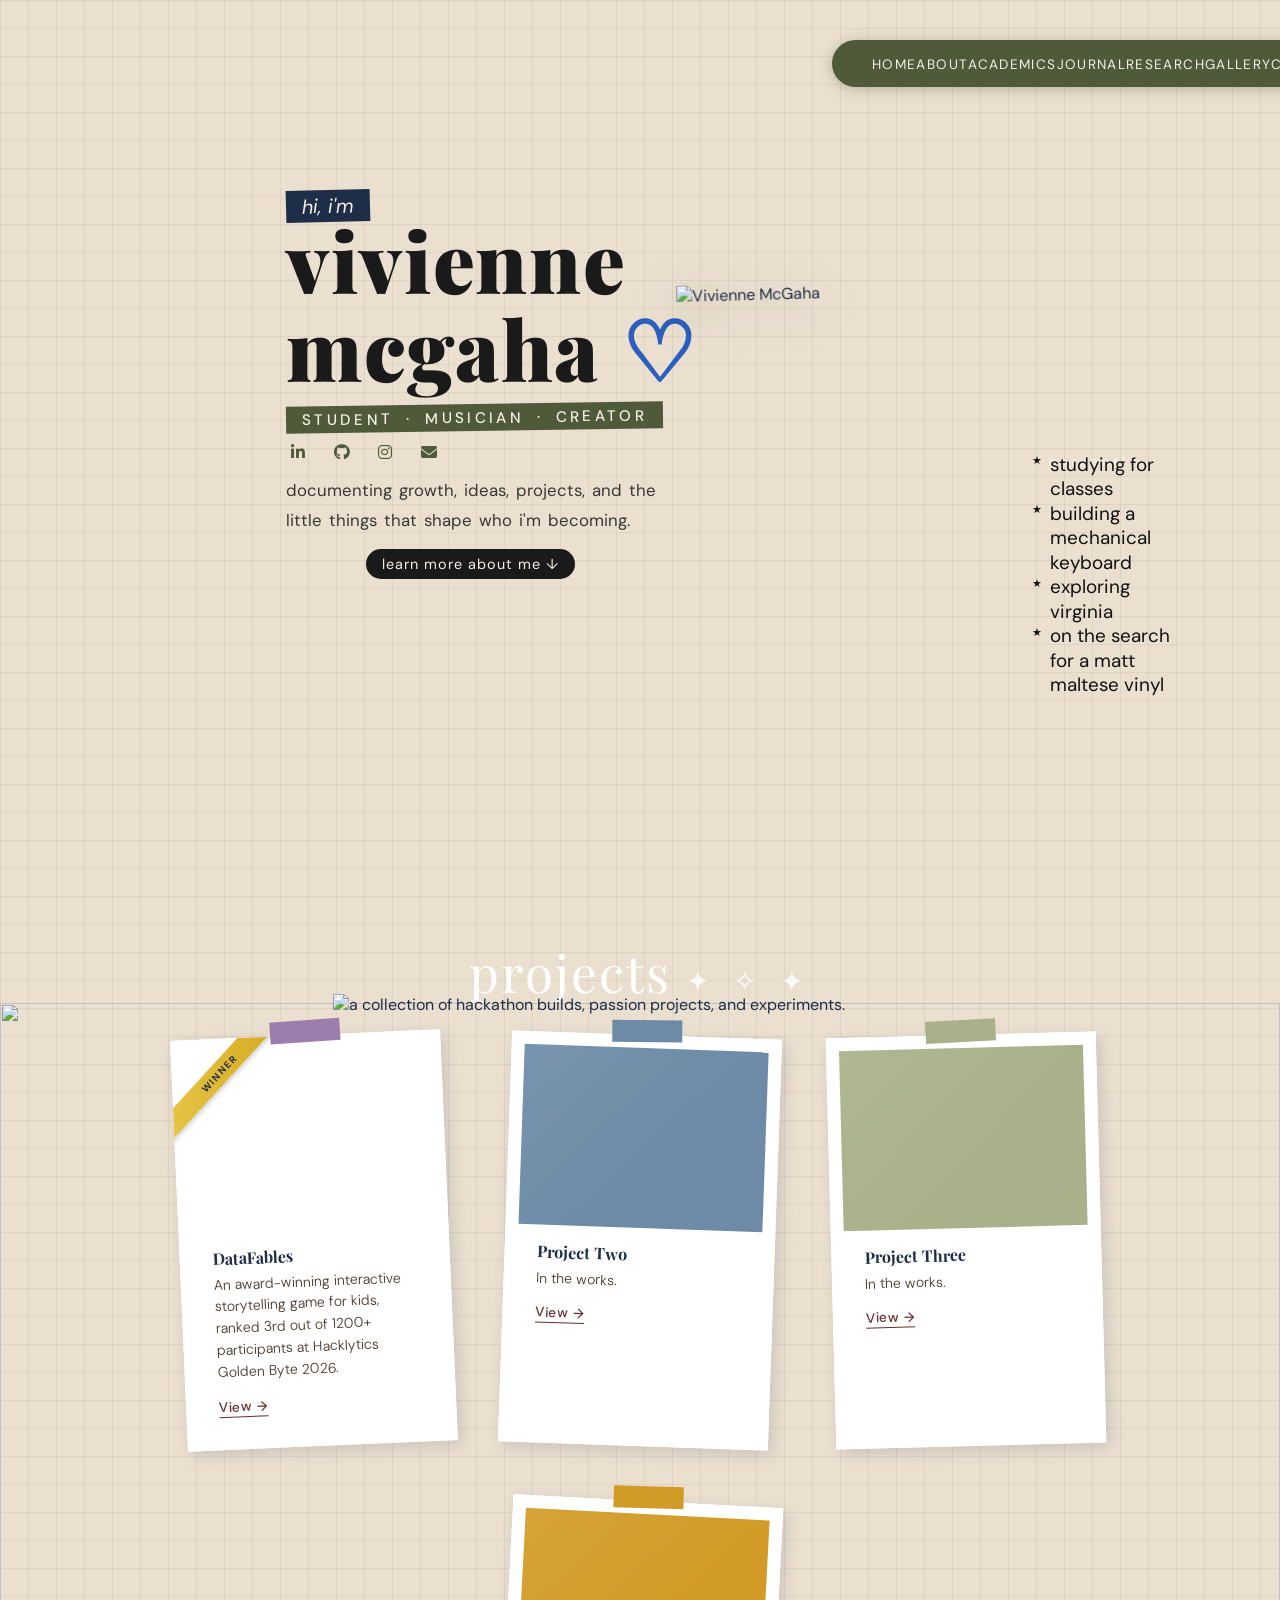
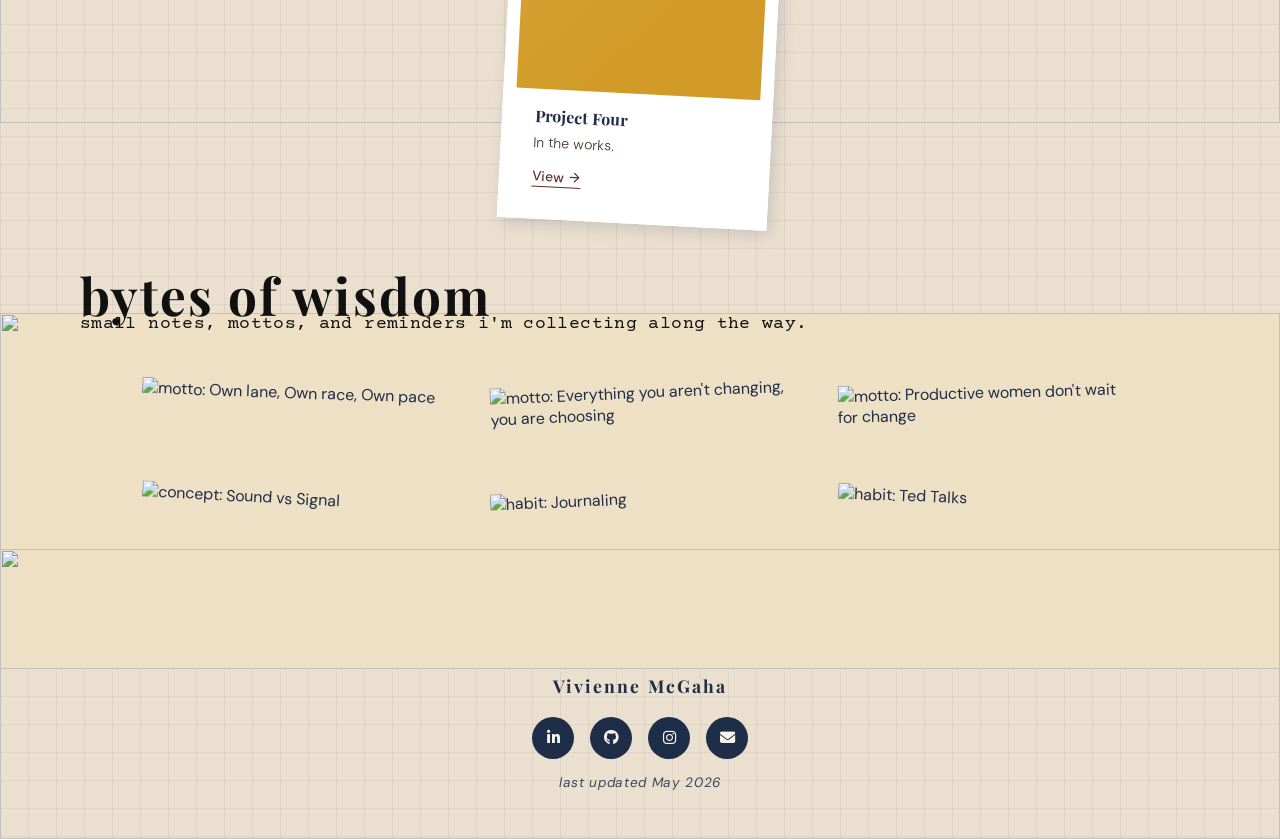
==== index.html @ b67fe50c "Make home page responsive for mobile (hero, projects, bytes of wisdom)" ====
<!DOCTYPE html>
<html lang="en">
<head>
  <meta charset="UTF-8">
  <meta name="viewport" content="width=device-width, initial-scale=1.0">
  <title>Vivienne McGaha</title>
  <link rel="preconnect" href="https://fonts.googleapis.com">
  <link rel="preconnect" href="https://fonts.gstatic.com" crossorigin>
  <link href="https://fonts.googleapis.com/css2?family=Playfair+Display:ital,wght@0,400;0,700;0,900;1,400&family=DM+Sans:wght@300;400;500&family=Special+Elite&family=Courier+Prime:wght@400;700&display=swap" rel="stylesheet">
  <link rel="stylesheet" href="https://cdnjs.cloudflare.com/ajax/libs/font-awesome/6.5.0/css/all.min.css">
  <link rel="stylesheet" href="styles.css">
  <link rel="icon" type="image/svg+xml" href="favicon.svg">
</head>
<body>

  <!-- ======= LOADER ======= -->
  <div id="loader">
    <svg class="ldr-svg" viewBox="0 0 400 280" xmlns="http://www.w3.org/2000/svg">
      <!-- Background scattered ✦ stars — varied sizes & colors, outside the central star region -->
      <!-- Small ✦ -->
      <text class="ldr-bg ldr-b1"  x="18"  y="22"  font-size="4"  text-anchor="middle" dominant-baseline="central" fill="#D29B27">✦</text>
      <text class="ldr-bg ldr-b2"  x="72"  y="48"  font-size="4"  text-anchor="middle" dominant-baseline="central" fill="#6D8BA7">✦</text>
      <text class="ldr-bg ldr-b3"  x="340" y="32"  font-size="4"  text-anchor="middle" dominant-baseline="central" fill="#F5EFE6">✦</text>
      <text class="ldr-bg ldr-b4"  x="385" y="95"  font-size="4"  text-anchor="middle" dominant-baseline="central" fill="#682D2D">✦</text>
      <text class="ldr-bg ldr-b5"  x="15"  y="185" font-size="4"  text-anchor="middle" dominant-baseline="central" fill="#4A3628">✦</text>
      <text class="ldr-bg ldr-b6"  x="55"  y="250" font-size="4"  text-anchor="middle" dominant-baseline="central" fill="#D29B27">✦</text>
      <text class="ldr-bg ldr-b7"  x="375" y="210" font-size="4"  text-anchor="middle" dominant-baseline="central" fill="#6D8BA7">✦</text>
      <text class="ldr-bg ldr-b8"  x="355" y="262" font-size="4"  text-anchor="middle" dominant-baseline="central" fill="#F5EFE6">✦</text>
      <!-- Medium ✦ -->
      <text class="ldr-bg ldr-b9"  x="88"  y="18"  font-size="8"  text-anchor="middle" dominant-baseline="central" fill="#6D8BA7">✦</text>
      <text class="ldr-bg ldr-b10" x="305" y="22"  font-size="8"  text-anchor="middle" dominant-baseline="central" fill="#D29B27">✦</text>
      <text class="ldr-bg ldr-b11" x="25"  y="130" font-size="8"  text-anchor="middle" dominant-baseline="central" fill="#F5EFE6">✦</text>
      <text class="ldr-bg ldr-b12" x="382" y="148" font-size="8"  text-anchor="middle" dominant-baseline="central" fill="#682D2D">✦</text>
      <text class="ldr-bg ldr-b13" x="130" y="268" font-size="8"  text-anchor="middle" dominant-baseline="central" fill="#4A3628">✦</text>
      <text class="ldr-bg ldr-b14" x="270" y="265" font-size="8"  text-anchor="middle" dominant-baseline="central" fill="#6D8BA7">✦</text>
      <!-- Big ✦ -->
      <text class="ldr-bg ldr-b15" x="50"  y="78"  font-size="14" text-anchor="middle" dominant-baseline="central" fill="#D29B27">✦</text>
      <text class="ldr-bg ldr-b16" x="360" y="65"  font-size="14" text-anchor="middle" dominant-baseline="central" fill="#682D2D">✦</text>
      <text class="ldr-bg ldr-b17" x="40"  y="230" font-size="14" text-anchor="middle" dominant-baseline="central" fill="#6D8BA7">✦</text>
      <text class="ldr-bg ldr-b18" x="368" y="235" font-size="14" text-anchor="middle" dominant-baseline="central" fill="#F5EFE6">✦</text>
      <!-- Star perimeter path — same shape as the favicon, drawn as a continuous stroke -->
      <path class="ldr-star"
        d="M200,60 L218,115 L276,115 L230,150 L247,205 L200,171 L153,205 L171,150 L124,115 L182,115 Z"
        fill="none" stroke="#D29B27"/>
    </svg>
  </div>
  <script>
    (function() {
      var loader = document.getElementById('loader');
      var navType = (performance.getEntriesByType('navigation')[0] || {}).type;
      var isReload = navType === 'reload';
      var isFirstVisit = !sessionStorage.getItem('loaderShown');
      if (isReload || isFirstVisit) {
        sessionStorage.setItem('loaderShown', '1');
        setTimeout(function() {
          loader.style.animation = 'ldr-fade-out 0.5s ease forwards';
          loader.addEventListener('animationend', function() { loader.style.display = 'none'; }, { once: true });
        }, 2500);
      } else {
        loader.style.display = 'none';
      }
    })();
  </script>

  <!-- Signature + leaves overlay -->
  <div class="page-sig">
    <img src="images/redesign 1/signature paper tare.png" alt="vqm">
    <img src="images/redesign 1/leaves.png" class="page-sig-leaves" alt="">
  </div>

  <!-- ======= NAVIGATION ======= -->
  <nav class="navbar">
    <ul class="nav-links">
      <li><a href="#">Home</a></li>
      <li><a href="about.html">About</a></li>
      <li><a href="academics.html">Academics</a></li>
      <li><a href="journal.html">Journal</a></li>
      <li><a href="research.html">Research</a></li>
      <li><a href="gallery.html">Gallery</a></li>
      <li><a href="cv.html">CV</a></li>
    </ul>
    <button class="nav-toggle" aria-label="Toggle navigation">
      <span></span><span></span><span></span>
    </button>
  </nav>

  <!-- ======= HERO ======= -->
  <section class="hero" id="about">

    <!-- Left panel: name + bio -->
    <div class="hero-left">

      <div class="hero-name-group">
        <p class="hero-greeting">hi, i'm</p>
        <h1 class="hero-name">vivienne<br>mcgaha&nbsp;<span class="hero-heart">♡</span></h1>
      </div>
      <p class="hero-tagline"><span class="tag-word">student</span><span class="tag-sep">&nbsp;·&nbsp;</span><span class="tag-word">musician</span><span class="tag-sep">&nbsp;·&nbsp;</span><span class="tag-word">creator</span></p>

      <div class="hero-social-row">
        <a href="https://www.linkedin.com/in/vivienne-mcgaha/" target="_blank" rel="noopener" aria-label="LinkedIn"><i class="fab fa-linkedin-in"></i></a>
        <a href="https://github.com/viv2612" target="_blank" rel="noopener" aria-label="GitHub"><i class="fab fa-github"></i></a>
        <a href="https://www.instagram.com/vqiaoo/" target="_blank" rel="noopener" aria-label="Instagram"><i class="fab fa-instagram"></i></a>
        <a href="mailto:vmcgaha@ufl.edu" aria-label="Email"><i class="fas fa-envelope"></i></a>
      </div>

      <p class="hero-desc">documenting growth, ideas, projects, and the little things that shape who i'm becoming.</p>

      <span class="hero-learn-wrap"><a href="about.html" class="hero-learn-more">learn more about me ↓</a></span>

    </div>

    <div class="hero-koi-wrap">
      <img src="images/redesign 1/koi fish & projects torn.png" class="hero-koi-deco" alt="">
      <div class="hero-koi-projects-header">
        <h2 class="hero-koi-projects-label">projects <span class="hero-koi-sparkles">✦ ✧ ✦</span></h2>
        <img src="images/redesign 1/projects caption.png" class="hero-koi-projects-caption" alt="a collection of hackathon builds, passion projects, and experiments.">
      </div>
    </div>

    <!-- Right panel: portrait + stickies + deco -->
    <div class="hero-right">

      <!-- Portrait (corner tag anchored to it so it always sits on the photo) -->
      <div class="hero-portrait-wrap">
        <img src="images/redesign 1/pixel art me with border.png" class="hero-portrait" alt="Vivienne McGaha">
        <img src="images/redesign 1/corner of the internet.png" class="hero-corner-tag" alt="">
      </div>
      <div class="hero-notes-row">
        <img src="images/redesign 1/one day.png" class="hero-one-day" alt="">
        <div class="hero-sticky-note-wrap">
          <img src="images/redesign 1/current sticky note.png" class="hero-sticky-note" alt="">
          <span class="hero-sticky-label">currently</span>
          <ul class="hero-sticky-items">
            <li>studying for classes</li>
            <li>building a mechanical keyboard</li>
            <li>exploring virginia</li>
            <li>on the search for a matt maltese vinyl</li>
          </ul>
        </div>
      </div>

<!-- Flowers bottom-right -->
      <img src="images/redesign 1/flowers.png" class="hero-flowers-deco" alt="">

    </div>

    <img src="images/redesign 1/doodles/top left sparkle.png" class="hero-doodle hero-doodle-tl-sparkle" alt="">
    <img src="images/redesign 1/doodles/top left heart.png" class="hero-doodle hero-doodle-tl-heart" alt="">
    <img src="images/redesign 1/doodles/top right sparkle.png" class="hero-doodle hero-doodle-tr-sparkle" alt="">
    <img src="images/redesign 1/doodles/top right orange sparkle.png" class="hero-doodle hero-doodle-tr-orange" alt="">

  </section>

<!-- ======= PROJECTS ======= -->
  <section class="projects-section" id="projects">
    <img src="images/redesign 1/projects background edited 2.png?v=2" class="projects-bg-img" alt="">
    <img src="images/redesign 1/doodles/projects doodle overlay edited.png" class="projects-doodle-overlay" alt="">
    <div class="projects-grid">

      <div class="project-card card rotate-left"
           onclick="openProjectModal(this)"
           data-title="DataFables"
           data-desc="An award-winning interactive storytelling game for kids, built at Hacklytics Golden Byte 2026. DataFables ranked 3rd out of 1200+ participants."
           data-detail="DataFables is an interactive storytelling platform that turns reading into a game: kids can pick from 6 genres, customize a protagonist, and make choices that change the story, while the reading experience adapts to their age range and typical Lexile level, includes pronunciation practice with instant feedback, rewards progress with XP and coins they can spend on character accessories, and supports 10 languages to make it accessible for more kids worldwide."
           data-link-line="Link to our Devpost ➤"
           data-link-url="https://devpost.com/software/hacklytics-2026"
           data-img="images/datafables.png"
           data-color="#9B7EAE">
        <div class="push-pin pin-small"></div>
        <div class="ribbon-clip"><div class="winner-badge">winner</div></div>
        <div class="project-img" style="background-image: url('images/datafables.png'); background-size: cover; background-position: center;">
        </div>
        <div class="project-info">
          <h4>DataFables</h4>
          <p>An award-winning interactive storytelling game for kids, ranked 3rd out of 1200+ participants at Hacklytics Golden Byte 2026.</p>
          <span class="project-link">View →</span>
        </div>
      </div>

      <div class="project-card card rotate-right"
           onclick="openProjectModal(this)"
           data-title="Project Two"
           data-desc="In the works."
           data-img=""
           data-color="#6D8BA7">
        <div class="push-pin pin-small pin-slate"></div>
        <div class="project-img" style="background: #6D8BA7;"></div>
        <div class="project-info">
          <h4>Project Two</h4>
          <p>In the works.</p>
          <span class="project-link">View →</span>
        </div>
      </div>

      <div class="project-card card rotate-left-sm"
           onclick="openProjectModal(this)"
           data-title="Project Three"
           data-desc="In the works."
           data-img=""
           data-color="#A9B18A">
        <div class="push-pin pin-small pin-coffee"></div>
        <div class="project-img" style="background: #A9B18A;"></div>
        <div class="project-info">
          <h4>Project Three</h4>
          <p>In the works.</p>
          <span class="project-link">View →</span>
        </div>
      </div>

      <div class="project-card card rotate-right-sm"
           onclick="openProjectModal(this)"
           data-title="Project Four"
           data-desc="In the works."
           data-img=""
           data-color="#D29B27">
        <div class="push-pin pin-small pin-caput"></div>
        <div class="project-img" style="background: #D29B27;"></div>
        <div class="project-info">
          <h4>Project Four</h4>
          <p>In the works.</p>
          <span class="project-link">View →</span>
        </div>
      </div>

    </div>

    <div class="projects-heart-wrap">
      <img src="images/redesign 1/doodles/beating heart doodle.png" class="projects-heart-doodle" alt="">
    </div>

    <div class="wisdom-title-row">
      <h2 class="wisdom-title-overlap">bytes of wisdom</h2>
      <img src="images/redesign 1/bytes of wisdom/orange sparkle.png" class="wisdom-title-sparkle" alt="">
    </div>

  </section>

  <!-- ======= BYTES OF WISDOM ======= -->
  <section class="wisdom-section" id="wisdom">
    <img src="images/redesign 1/bytes of wisdom background 2.png" class="wisdom-bg-img" alt="">
    <img src="images/redesign 1/camera sticker.png" class="wisdom-sticker wisdom-sticker-left" alt="">
    <img src="images/redesign 1/stargazer lily sticker.png" class="wisdom-sticker wisdom-sticker-right" alt="">
    <img src="images/redesign 1/bytes of wisdom/blue heart.png" class="wisdom-doodle wisdom-doodle-blue-heart" alt="">
    <img src="images/redesign 1/bytes of wisdom/blue sparkle.png" class="wisdom-doodle wisdom-doodle-blue-sparkle" alt="">
    <img src="images/redesign 1/bytes of wisdom/orange & blue sparkle.png" class="wisdom-doodle wisdom-doodle-ob-sparkle" alt="">
    <img src="images/redesign 1/bytes of wisdom/orange sparkle.png" class="wisdom-doodle wisdom-doodle-orange-sparkle-left" alt="">
    <img src="images/redesign 1/bytes of wisdom/blue sparkle.png" class="wisdom-doodle wisdom-doodle-blue-sparkle-left" alt="">
    <img src="images/redesign 1/bytes of wisdom/blue sparkle.png" class="wisdom-doodle wisdom-doodle-blue-sparkle-above-cam" alt="">
    <img src="images/redesign 1/bytes of wisdom/orange sparkle.png" class="wisdom-doodle wisdom-doodle-orange-sparkle" alt="">
    <img src="images/redesign 1/bytes of wisdom/orange sparkle.png" class="wisdom-doodle wisdom-doodle-orange-sparkle-lily" alt="">
    <img src="images/redesign 1/bytes of wisdom/orange & blue sparkle.png" class="wisdom-doodle wisdom-doodle-ob-sparkle-lily" alt="">
    <img src="images/redesign 1/laptop code sticker.png" class="wisdom-doodle wisdom-doodle-laptop" alt="">
    <img src="images/redesign 1/bytes of wisdom/orange emphasis.png" class="wisdom-doodle wisdom-doodle-orange-emphasis" alt="">
    <img src="images/redesign 1/bytes of wisdom/orange emphasis.png" class="wisdom-doodle wisdom-doodle-orange-emphasis-cam" alt="">
    <img src="images/redesign 1/bytes of wisdom/blue heart.png" class="wisdom-doodle wisdom-doodle-blue-heart-right" alt="">
    <div class="wisdom-content">
    <p class="wisdom-intro">small notes, mottos, and reminders i'm collecting along the way.</p>

    <div class="wisdom-grid">

      <img src="images/redesign 1/bytes of wisdom/own lane motto.png?v=2" class="wisdom-img-card rotate-right" alt="motto: Own lane, Own race, Own pace">
      <img src="images/redesign 1/bytes of wisdom/change motto.png?v=2" class="wisdom-img-card rotate-left" alt="motto: Everything you aren't changing, you are choosing">
      <img src="images/redesign 1/bytes of wisdom/productive women motto.png?v=2" class="wisdom-img-card rotate-left-sm" alt="motto: Productive women don't wait for change">
      <img src="images/redesign 1/bytes of wisdom/sound signal concept.png?v=2" class="wisdom-img-card rotate-right-sm" alt="concept: Sound vs Signal">
      <img src="images/redesign 1/bytes of wisdom/journaling habit.png?v=2" class="wisdom-img-card rotate-left" alt="habit: Journaling">
      <img src="images/redesign 1/bytes of wisdom/ted talk habits.png?v=2" class="wisdom-img-card rotate-right" alt="habit: Ted Talks">

    </div>
    </div>
  </section>

  <!-- ======= FOOTER / CONTACT ======= -->
  <footer class="footer" id="contact">
    <img src="images/redesign 1/footer background.png?v=2" class="footer-bg-img" alt="">
    <div class="footer-tape"></div>
    <div class="footer-inner">
      <p class="footer-name">Vivienne McGaha</p>
      <div class="social-links">
        <a href="https://www.linkedin.com/in/vivienne-mcgaha/" target="_blank" rel="noopener" class="social-link" aria-label="LinkedIn">
          <i class="fab fa-linkedin-in"></i>
        </a>
        <a href="https://github.com/viv2612" target="_blank" rel="noopener" class="social-link" aria-label="GitHub">
          <i class="fab fa-github"></i>
        </a>
        <a href="https://www.instagram.com/vqiaoo/" target="_blank" rel="noopener" class="social-link" aria-label="Instagram">
          <i class="fab fa-instagram"></i>
        </a>
        <a href="mailto:vmcgaha@ufl.edu" class="social-link" aria-label="Email">
          <i class="fas fa-envelope"></i>
        </a>
      </div>
      <p class="footer-updated">last updated May 2026</p>
    </div>
  </footer>

  <!-- Project Modal -->
  <div class="project-modal-overlay" id="projectModal" onclick="closeProjectModal(event)">
    <div class="project-modal-box">
      <button class="modal-close" onclick="closeProjectModal()">&times;</button>
      <div class="modal-img" id="modalImg"></div>
      <div class="modal-body">
        <h3 id="modalTitle"></h3>
        <p id="modalDesc"></p>
        <p id="modalDetail" class="modal-detail"></p>
      </div>
    </div>
  </div>

  <script>
    function openProjectModal(card) {
      document.getElementById('modalTitle').textContent = card.dataset.title;
      document.getElementById('modalDesc').textContent = card.dataset.desc;
      const detail = document.getElementById('modalDetail');
      detail.textContent = card.dataset.detail || '';
      detail.style.display = card.dataset.detail ? 'block' : 'none';
      const existingLine = detail.querySelector('.modal-link-line');
      if (existingLine) existingLine.remove();
      if (card.dataset.linkLine && card.dataset.linkUrl) {
        const p = document.createElement('p');
        p.className = 'modal-link-line';
        p.appendChild(document.createTextNode(card.dataset.linkLine + ' '));
        const a = document.createElement('a');
        a.href = card.dataset.linkUrl;
        a.textContent = card.dataset.linkUrl;
        a.target = '_blank';
        a.rel = 'noopener';
        p.appendChild(a);
        detail.appendChild(p);
      }
      const imgEl = document.getElementById('modalImg');
      if (card.dataset.img) {
        imgEl.style.backgroundImage = `url('${card.dataset.img}')`;
        imgEl.style.backgroundSize = 'cover';
        imgEl.style.backgroundPosition = 'center';
      } else {
        imgEl.style.backgroundImage = 'none';
        imgEl.style.background = card.dataset.color || 'var(--slate-gray)';
      }
      document.getElementById('projectModal').classList.add('active');
    }
    function closeProjectModal(e) {
      if (!e || e.target === document.getElementById('projectModal') || e.currentTarget.classList.contains('modal-close')) {
        document.getElementById('projectModal').classList.remove('active');
      }
    }
    document.addEventListener('keydown', e => { if (e.key === 'Escape') document.getElementById('projectModal').classList.remove('active'); });
  </script>

  <script src="scripts.js"></script>
  <script>
    document.querySelectorAll('.project-card[data-color]').forEach(card => {
      const hex = card.dataset.color;
      const r = parseInt(hex.slice(1,3),16);
      const g = parseInt(hex.slice(3,5),16);
      const b = parseInt(hex.slice(5,7),16);
      card.style.setProperty('--tape-color', `rgb(${r},${g},${b})`);
    });
  </script>
</body>
</html>
---- styles.css ----
/* ============================================================
   VIVIENNE MCGAHA — Personal Website Styles
   Scrapbook / Artsy Theme
   ============================================================ */

/* --- CSS Variables ----------------------------------------- */
:root {
  --space-cadet:  #1E2D48;
  --slate-gray:   #6D8BA7;
  --tan:          #D29B27;
  --coffee:       #4A3628;
  --caput:        #682D2D;
  --cream:        #F5EFE6;
  --off-white:    #FAF6EE;
  --white:        #FFFFFF;
  --olive:        #4F5A3A;
  --sage:         #A9B18A;
  --kraft:        #D2B48C;
  --blush:        #E78781;
  --beige:        #E7D9C3;
  --charcoal:     #1A1A1A;
}

/* --- Reset & Base ------------------------------------------ */
*, *::before, *::after {
  box-sizing: border-box;
  margin: 0;
  padding: 0;
}

html {
  scroll-behavior: smooth;
}

body {
  font-family: 'DM Sans', sans-serif;
  background-color: #EBE0D0;
  background-image:
    linear-gradient(rgba(74, 54, 40, 0.07) 1px, transparent 1px),
    linear-gradient(90deg, rgba(74, 54, 40, 0.07) 1px, transparent 1px);
  background-size: 28px 28px;
  color: var(--space-cadet);
  overflow-x: hidden;
}

a {
  text-decoration: none;
  color: inherit;
}

/* ============================================================
   NAVBAR
   ============================================================ */
.navbar {
  position: relative;
  z-index: 100;
  display: flex;
  align-items: center;
  justify-content: flex-start;
  padding: 2.5rem 1.5rem 0.75rem 52rem;
  background: transparent;
}

.nav-links {
  list-style: none;
  display: flex;
  justify-content: space-between;
  width: 44vw;
  background-color: var(--olive);
  border-radius: 50px;
  padding: 0.8rem 2.5rem;
  box-shadow: 0 2px 14px rgba(79, 90, 58, 0.35);
}

.nav-links a {
  font-size: 0.85rem;
  color: var(--cream);
  font-weight: 400;
  letter-spacing: 0.1em;
  text-transform: uppercase;
  transition: color 0.2s;
}

.nav-links a:hover {
  color: var(--tan);
}

.nav-toggle {
  display: none;
  flex-direction: column;
  gap: 5px;
  background: none;
  border: none;
  cursor: pointer;
  padding: 4px;
}
.nav-toggle span {
  display: block;
  width: 22px;
  height: 2px;
  background: var(--cream);
  border-radius: 2px;
  transition: transform 0.25s, opacity 0.25s;
}
.nav-toggle--open span:nth-child(1) { transform: translateY(7px) rotate(45deg); }
.nav-toggle--open span:nth-child(2) { opacity: 0; }
.nav-toggle--open span:nth-child(3) { transform: translateY(-7px) rotate(-45deg); }

.page-sig {
  position: absolute;
  top: -60px;
  left: -90px;
  width: clamp(380px, 42vw, 540px);
  z-index: 200;
  pointer-events: none;
  mix-blend-mode: multiply;
}
.page-sig img:first-child {
  width: 100%;
  display: block;
}

.page-sig-leaves {
  position: absolute;
  top: 50px;
  left: 88%;
  width: 38%;
  pointer-events: none;
  z-index: 1;
}

.academics-plant {
  width: 62%;
  left: 80%;
  transform: rotate(10deg);
}

/* ============================================================
   HERO SECTION
   ============================================================ */
.hero {
  min-height: calc(100vh - 120px);
  position: relative;
  overflow: visible;
  display: flex;
  align-items: center;
  justify-content: center;
  gap: 0;
  margin-bottom: 130px;
}


/* --- Left Panel -------------------------------------------- */
.hero-left {
  background: transparent;
  position: relative;
  flex: 0 0 38%;
  display: flex;
  flex-direction: column;
  align-items: flex-start;
  justify-content: center;
  padding: 1rem 2rem 14rem 5rem;
  gap: 0.85rem;
  overflow: visible;
  text-align: left;
}

.hero-name-group {
  display: flex;
  flex-direction: column;
  align-items: flex-start;
}

.hero-greeting {
  display: inline-block;
  background: #1E2D48;
  color: var(--cream);
  font-family: 'DM Sans', sans-serif;
  font-size: 1.25rem;
  font-style: italic;
  padding: 0.2rem 1rem;
  transform: rotate(-1.5deg);
  margin-bottom: -0.4rem;
}

.hero-name {
  font-family: 'Playfair Display', serif;
  font-size: clamp(3.8rem, 6.5vw, 5.5rem);
  font-weight: 900;
  color: var(--charcoal);
  text-align: left;
  line-height: 1.05;
  letter-spacing: 0.02em;
}

.hero-tagline {
  display: inline-block;
  background: var(--olive);
  color: var(--cream);
  font-size: 0.95rem;
  letter-spacing: 0.22em;
  text-transform: uppercase;
  font-weight: 500;
  padding: 0.22rem 1rem;
  transform: rotate(-0.8deg);
}

/* Restore the spacing the dots had before the words were wrapped in spans */
.hero-tagline .tag-sep { margin: 0 0.35em; }

.hero-desc {
  font-size: 1.05rem;
  color: var(--charcoal);
  line-height: 1.75;
  max-width: 420px;
  opacity: 0.85;
  text-align: left;
  word-spacing: 0.18em;
}


.hero-heart {
  color: #2B5EBE;
}

.hero-social-row {
  display: flex;
  gap: 1.8rem;
  margin-top: -0.2rem;
  align-self: flex-start;
  margin-left: 0.3rem;
}
.hero-social-row a {
  color: var(--olive);
  font-size: 1rem;
  transition: color 0.2s;
}
.hero-social-row a:hover { color: var(--tan); }

.hero-chip-row {
  display: flex;
  flex-wrap: wrap;
  gap: 0.4rem;
}
.hero-chip {
  background: rgba(79, 90, 58, 0.12);
  border: 1px solid rgba(79, 90, 58, 0.3);
  border-radius: 20px;
  padding: 0.18rem 0.7rem;
  font-size: 0.75rem;
  color: var(--olive);
  letter-spacing: 0.07em;
}

.hero-learn-wrap { display: contents; }

.hero-learn-more {
  display: inline-block;
  align-self: flex-start;
  margin-left: 5rem;
  background: var(--charcoal);
  color: var(--cream);
  font-size: 0.9rem;
  padding: 0.38rem 1rem;
  border-radius: 20px;
  letter-spacing: 0.07em;
  transition: background 0.2s;
}
.hero-learn-more:hover { background: #333; }

.hero-koi-wrap {
  position: absolute;
  bottom: -130px;
  left: 0;
  width: 100%;
  z-index: 20;
  pointer-events: none;
}

.hero-koi-projects-label {
  position: absolute;
  bottom: 12%;
  left: 50%;
  transform: translateX(-50%);
  color: #fff;
  font-family: 'Playfair Display', serif;
  font-size: clamp(2rem, 4vw, 3.5rem);
  font-weight: 400;
  letter-spacing: 0.04em;
  text-transform: lowercase;
  pointer-events: none;
  margin: 0;
  mix-blend-mode: normal;
  z-index: 21;
}

.hero-koi-projects-caption {
  position: absolute;
  bottom: 0;
  left: 50%;
  transform: translateX(-50%) translateY(28%);
  width: clamp(300px, 48vw, 640px);
  pointer-events: none;
  z-index: 21;
}

.hero-doodle {
  position: absolute;
  pointer-events: none;
  z-index: 25;
}

.hero-doodle-tl-sparkle {
  bottom: -190px;
  left: 2%;
  width: 145px;
}

.hero-doodle-tl-heart {
  bottom: -110px;
  left: 19%;
  width: 100px;
}

.hero-doodle-tr-sparkle {
  bottom: -110px;
  right: 22%;
  width: 120px;
}

.hero-doodle-tr-orange {
  bottom: -190px;
  right: 2%;
  width: 95px;
}

.projects-doodle-overlay {
  position: absolute;
  bottom: 14%;
  left: 0;
  width: 99%;
  pointer-events: none;
  z-index: 10;
}

.projects-heart-wrap {
  grid-column: 1;
  grid-row: 1;
  display: flex;
  justify-content: center;
  align-items: flex-end;
  padding-bottom: 14rem;
  pointer-events: none;
  z-index: 5;
}

.wisdom-title-row {
  grid-column: 1;
  grid-row: 1;
  display: flex;
  align-items: center;
  gap: 0.25rem;
  align-self: end;
  padding-bottom: 0;
  padding-left: 5rem;
  margin-bottom: -1rem;
  z-index: 6;
}

.wisdom-title-overlap {
  text-align: left;
  font-family: 'Playfair Display', serif;
  font-size: clamp(2rem, 4vw, 3.2rem);
  font-weight: 700;
  color: #111;
  letter-spacing: 0.04em;
  margin: 0;
}

.wisdom-title-sparkle {
  width: 95px;
  height: auto;
  display: block;
  transform: rotate(10deg);
}

.projects-heart-doodle {
  width: 150px;
}



.hero-koi-sparkles {
  font-size: 0.55em;
  vertical-align: middle;
  opacity: 0.85;
  letter-spacing: 0.3em;
}

.hero-koi-deco {
  position: relative;
  bottom: auto;
  left: auto;
  width: 100%;
  pointer-events: none;
  z-index: 20;
}

.hero-flowers-deco {
  position: absolute;
  top: 84%;
  right: -34%;
  bottom: auto;
  width: 200px;
  opacity: 0.92;
  pointer-events: none;
  transform: rotate(-20deg);
  z-index: 1;
}

.hero-stickies {
  position: absolute;
  left: calc(50% + clamp(160px, 40%, 280px) + 8px);
  top: 2.5rem;
  height: calc(clamp(320px, 48vw, 560px) - 20px);
  z-index: 5;
}

.hero-sticky-block {
  position: relative;
  background: #f5f0e0;
  border-radius: 2px;
  padding: 1.2rem 1.4rem 1rem;
  box-shadow: 2px 4px 12px rgba(0, 0, 0, 0.25);
  font-size: 0.95rem;
  color: #2a1f10;
  line-height: 2;
  min-width: 190px;
  height: 100%;
  display: flex;
  flex-direction: column;
  justify-content: space-evenly;
}

.hero-paperclip {
  position: absolute;
  top: -22px;
  left: 12px;
  width: 24px;
  height: 46px;
  border: 3.5px solid #888;
  border-radius: 12px 12px 0 0;
  border-bottom: none;
}
.hero-paperclip::after {
  content: '';
  position: absolute;
  top: 5px;
  left: 5px;
  width: 10px;
  height: 28px;
  border: 3px solid #888;
  border-radius: 5px 5px 0 0;
  border-bottom: none;
}

/* --- Portrait wrap (hero-right top) ----------------------- */
.hero-portrait-wrap {
  position: relative;
  display: flex;
  flex-direction: column;
  align-items: center;
  transform: rotate(-1.5deg);
  padding-top: 1rem;
  z-index: 2;
  width: 100%;
  margin-top: -14rem;
  margin-left: 10rem;
}

.hero-portrait {
  width: clamp(380px, 95%, 680px);
  display: block;
  filter: drop-shadow(4px 10px 24px rgba(0, 0, 0, 0.35));
}

.hero-sticky-note-wrap {
  position: absolute;
  top: -25%;
  right: -22%;
  width: 33%;
  pointer-events: none;
  z-index: 3;
}

.hero-sticky-note {
  width: 100%;
  display: block;
}

.hero-sticky-label {
  position: absolute;
  top: 15%;
  left: 19.5%;
  font-family: 'DM Sans', sans-serif;
  font-size: clamp(0.55rem, 1.1vw, 0.85rem);
  font-weight: 600;
  letter-spacing: 0.28em;
  text-transform: lowercase;
  color: #f5efe6;
  pointer-events: none;
}

.hero-sticky-items {
  position: absolute;
  top: 28%;
  left: 11%;
  bottom: 13%;
  right: 6%;
  list-style: none;
  padding: 0;
  margin: 0;
  display: flex;
  flex-direction: column;
  justify-content: space-between;
  pointer-events: none;
}

.hero-sticky-items li {
  font-family: 'DM Sans', sans-serif;
  font-size: clamp(0.82rem, 1.5vw, 1.18rem);
  color: #111;
  line-height: 1.3;
  padding-left: 1em;
  position: relative;
}

.hero-sticky-items li::before {
  content: '★';
  position: absolute;
  left: 0;
  font-size: 0.6em;
  top: 0.15em;
  color: #111;
}

.hero-one-day {
  position: absolute;
  top: 73%;
  right: -16%;
  width: 37%;
  pointer-events: none;
  z-index: 3;
}

.hero-corner-tag {
  position: absolute;
  top: 75.5%;
  left: calc(50% - 6.4rem);
  transform: translateX(-50%) rotate(1.5deg);
  width: 46.5%;
  pointer-events: none;
  z-index: 3;
}

.hero-washi-portrait {
  position: absolute;
  bottom: 14%;
  left: 50%;
  transform: translateX(-50%) rotate(-1deg);
  background: #1E2D48;
  color: var(--cream);
  font-size: 0.72rem;
  font-style: italic;
  letter-spacing: 0.04em;
  padding: 0.25rem 0.9rem;
  white-space: nowrap;
  z-index: 3;
}

.hero-day-box {
  position: absolute;
  top: calc(1.5rem + 180px);
  right: 0.5rem;
  bottom: auto;
  background: var(--olive);
  color: var(--cream);
  font-size: 0.78rem;
  font-style: italic;
  padding: 0.5rem 1rem;
  outline: 2px dashed rgba(245, 239, 230, 0.75);
  outline-offset: 4px;
  z-index: 4;
}

/* --- Zodiac + MBTI Tags ------------------------------------ */
.personal-tags {
  background: rgba(79, 90, 58, 0.1);
  border: 1px solid rgba(79, 90, 58, 0.3);
  border-radius: 10px;
  padding: 0.8rem 1.2rem;
  display: flex;
  flex-direction: column;
  gap: 0.38rem;
}

.tag-row {
  display: flex;
  align-items: center;
  gap: 0.5rem;
  font-size: 0.9rem;
  color: var(--charcoal);
  letter-spacing: 0.04em;
}

.tag-symbol {
  font-size: 1rem;
  width: 1.2rem;
  text-align: center;
  flex-shrink: 0;
}

.tag-divider {
  height: 1px;
  background: rgba(79, 90, 58, 0.25);
  margin: 0.15rem 0;
}

.tag-mbti {
  color: var(--olive);
  font-weight: 600;
}

/* --- Right Panel ------------------------------------------- */
.hero-right {
  background: transparent;
  position: relative;
  flex: 0 0 45%;
  display: flex;
  align-items: flex-start;
  justify-content: center;
  padding: 1.5rem 1rem;
  overflow: visible;
  margin-left: -18%;
}

/* Dot/grid decoration in top-right corner */
.grid-decoration {
  position: absolute;
  top: 2rem;
  right: 2rem;
  width: 140px;
  height: 110px;
  background-image: radial-gradient(circle, rgba(79, 90, 58, 0.3) 1.5px, transparent 1.5px);
  background-size: 14px 14px;
  border: 1.5px solid rgba(79, 90, 58, 0.18);
  border-radius: 4px;
}

/* ============================================================
   LOADING ANIMATION
   ============================================================ */
#loader {
  display: none;
  position: fixed;
  inset: 0;
  background: var(--space-cadet);
  z-index: 9999;
  pointer-events: none;
}

.ldr-svg {
  width: 100%;
  height: 100%;
  position: absolute;
  top: 0;
  left: 0;
}

/* Background scattered stars */
.ldr-bg {
  opacity: 0;
  transform-box: fill-box;
  transform-origin: center;
  animation: ldr-pop 0.3s ease forwards;
}
.ldr-b1  { animation-delay: 0.04s; }
.ldr-b2  { animation-delay: 0.11s; }
.ldr-b3  { animation-delay: 0.07s; }
.ldr-b4  { animation-delay: 0.16s; }
.ldr-b5  { animation-delay: 0.20s; }
.ldr-b6  { animation-delay: 0.27s; }
.ldr-b7  { animation-delay: 0.13s; }
.ldr-b8  { animation-delay: 0.32s; }
.ldr-b9  { animation-delay: 0.09s; }
.ldr-b10 { animation-delay: 0.18s; }
.ldr-b11 { animation-delay: 0.24s; }
.ldr-b12 { animation-delay: 0.14s; }
.ldr-b13 { animation-delay: 0.36s; }
.ldr-b14 { animation-delay: 0.29s; }
.ldr-b15 { animation-delay: 0.06s; }
.ldr-b16 { animation-delay: 0.22s; }
.ldr-b17 { animation-delay: 0.38s; }
.ldr-b18 { animation-delay: 0.17s; }

/* Star perimeter path */
.ldr-star {
  stroke-width: 1.2;
  stroke-linecap: round;
  stroke-linejoin: round;
  opacity: 0;
  stroke-dasharray: 600;
  stroke-dashoffset: 600;
  filter: drop-shadow(0 0 3px rgba(210,155,39,0.7));
  animation: ldr-draw-star 1.6s cubic-bezier(0.4, 0, 0.2, 1) forwards 0.5s;
}

@keyframes ldr-pop {
  0%   { opacity: 0; transform: scale(0.2); }
  70%  { opacity: 1; transform: scale(1.4); }
  100% { opacity: 1; transform: scale(1);   }
}
@keyframes ldr-draw-star {
  0%   { stroke-dashoffset: 600; opacity: 0.8; }
  100% { stroke-dashoffset: 0;   opacity: 0.9; }
}
@keyframes ldr-fade-out {
  to { opacity: 0; }
}

/* ============================================================
   SCROLL CARD ANIMATIONS
   ============================================================ */
.scroll-animate {
  opacity: 0;
  transition: opacity 0.55s ease;
}
.scroll-animate.is-visible {
  opacity: 1;
}

/* ============================================================
   CARD COMPONENT
   ============================================================ */
.card {
  background-color: var(--off-white);
  border-radius: 14px;
  padding: 1.4rem 1.6rem;
  position: relative;
  box-shadow: 4px 5px 16px rgba(37, 52, 79, 0.16);
  transition: transform 0.25s ease, box-shadow 0.25s ease;
}

.dark-card {
  background-color: var(--space-cadet);
  color: var(--cream);
}

/* --- Washi Tape -------------------------------------------- */
.washi-tape {
  position: absolute;
  top: -13px;
  left: 50%;
  width: 75px;
  height: 22px;
  border-radius: 3px;
  opacity: 0.8;
  z-index: 5;
}

.washi-coffee {
  background-color: var(--coffee);
  transform: translateX(-50%) rotate(-1.5deg);
}

.washi-tan {
  background-color: rgba(213, 184, 147, 0.85);
  transform: translateX(-50%) rotate(1.8deg);
  border: 1px solid rgba(111, 77, 56, 0.2);
}

.washi-slate {
  background-color: rgba(97, 120, 145, 0.75);
  transform: translateX(-50%) rotate(-1.2deg);
}

.washi-caput {
  background-color: rgba(99, 32, 36, 0.7);
  transform: translateX(-50%) rotate(1.4deg);
}

.washi-blush {
  background-color: rgba(231, 135, 129, 0.8);
  transform: translateX(-50%) rotate(-1deg);
}

.washi-gold {
  background-color: #B8860B;
  transform: translateX(-50%) rotate(1deg);
}

.washi-navy {
  background-color: rgba(37, 52, 79, 0.85);
  transform: translateX(-50%) rotate(-1.2deg);
}

/* --- Push Pin ---------------------------------------------- */
.push-pin {
  position: absolute;
  top: -12px;
  right: 22px;
  width: 18px;
  height: 18px;
  border-radius: 50%;
  background: radial-gradient(circle at 35% 30%, #c4404a, var(--caput));
  box-shadow: 0 2px 6px rgba(0, 0, 0, 0.35), inset 0 1px 2px rgba(255, 255, 255, 0.25);
  z-index: 2;
}

.push-pin::after {
  content: '';
  position: absolute;
  bottom: -7px;
  left: 50%;
  transform: translateX(-50%);
  width: 3px;
  height: 9px;
  background: linear-gradient(to bottom, var(--coffee), rgba(111, 77, 56, 0.6));
  border-radius: 0 0 2px 2px;
}

.pin-small {
  width: 14px;
  height: 14px;
  top: -8px;
  right: 16px;
}

.pin-small::after {
  height: 7px;
  bottom: -6px;
}

.pin-slate { background: radial-gradient(circle at 35% 30%, #8aaabb, var(--slate-gray)); }
.pin-coffee { background: radial-gradient(circle at 35% 30%, #9a6652, var(--coffee)); }
.pin-caput { background: radial-gradient(circle at 35% 30%, #8a2d31, var(--caput)); }

/* --- Card Labels & Text ------------------------------------ */
.card-label {
  font-family: 'Playfair Display', serif;
  font-size: 1.15rem;
  font-weight: 700;
  letter-spacing: 0.12em;
  text-transform: uppercase;
  margin-bottom: 0.65rem;
  color: var(--space-cadet);
}

.dark-card .card-label {
  color: var(--tan);
}

.card-text {
  font-size: 1rem;
  line-height: 1.65;
  color: var(--coffee);
  font-weight: 300;
}

.deco-star-card {
  position: absolute;
  bottom: 1rem;
  right: 1.25rem;
  font-size: 1.2rem;
  opacity: 0.3;
  color: var(--slate-gray);
}

/* --- Slate (blue-gray) Card variant ------------------------ */
.slate-card {
  background-color: var(--slate-gray);
  color: var(--off-white);
}

.slate-card .card-label { color: var(--cream); }

.slate-card .events-list { color: rgba(250, 246, 238, 0.9); }

/* --- Caput (red) Card variant ------------------------------ */
.caput-card {
  background-color: var(--caput);
  color: var(--cream);
}

.caput-card .card-label { color: var(--tan); }

/* --- Events Card ------------------------------------------- */
.events-card {
  width: 52%;
  transform: rotate(-1deg);
  align-self: flex-end;
  margin-right: 0.5rem;
}

.events-list {
  list-style: disc;
  padding-left: 1.1rem;
  display: flex;
  flex-direction: column;
  gap: 0.45rem;
  font-size: 0.95rem;
  color: rgba(245, 239, 224, 0.88);
  line-height: 1.5;
}

/* --- Strengths Card ---------------------------------------- */
.strengths-card {
  width: 38%;
  transform: rotate(0.8deg);
  margin-left: 1.5rem;
}

.strengths-list {
  list-style: decimal;
  padding-left: 1.2rem;
  display: flex;
  flex-direction: column;
  gap: 0.35rem;
  font-size: 1rem;
  color: var(--cream);
  line-height: 1.5;
}

/* --- About Card -------------------------------------------- */
.about-card {
  width: 58%;
  transform: rotate(-1.5deg);
}

/* --- Obsessions Card --------------------------------------- */
.obsessions-card {
  width: 50%;
  transform: rotate(1.2deg);
  align-self: flex-end;
}

.obsession-icon {
  font-size: 2rem;
  color: var(--tan);
  text-align: center;
  margin: 0.4rem 0 0.65rem;
  opacity: 0.85;
  line-height: 1;
}

.obsessions-list {
  list-style: none;
  display: flex;
  flex-direction: column;
  gap: 0.45rem;
  font-size: 0.95rem;
  color: rgba(245, 239, 224, 0.88);
  line-height: 1.5;
}

.obs-label {
  font-weight: 500;
  color: var(--tan);
  margin-right: 0.2rem;
}

.hero-projects-tear {
  width: 100%;
  height: 250px;
  background: url('images/redesign 1/projects torn paper.png') center / 100% auto no-repeat;
  mix-blend-mode: multiply;
  filter: sepia(0.6) saturate(0.35) brightness(1.06);
  position: relative;
  z-index: 7;
  margin-top: -150px;
}

/* ============================================================
   PROJECTS SECTION
   ============================================================ */
.projects-section {
  background-color: transparent;
  position: relative;
  margin-top: -6px;
  display: grid;
  grid-template-columns: 1fr;
  overflow: visible;
}

.projects-bg-img {
  grid-column: 1;
  grid-row: 1;
  width: 100%;
  height: 80vh;
  object-fit: cover;
  object-position: bottom;
  display: block;
  align-self: start;
  filter: none;
}

.projects-section .projects-grid {
  grid-column: 1;
  grid-row: 1;
  padding: 2rem 5rem 5.5rem;
  align-self: start;
  position: relative;
  z-index: 1;
}


.projects-section .section-title {
  color: var(--space-cadet);
}

.projects-section .section-tape {
  background-color: rgba(213, 184, 147, 0.45);
}

.section-header {
  position: relative;
  display: inline-block;
  margin-bottom: 3.5rem;
}

.section-tape {
  position: absolute;
  bottom: 4px;
  left: -4px;
  right: -4px;
  height: 40%;
  background-color: rgba(213, 184, 147, 0.45);
  border-radius: 2px;
  z-index: 0;
  transform: none;
}

.section-title {
  font-family: 'Playfair Display', serif;
  font-size: 2.2rem;
  font-weight: 700;
  color: var(--space-cadet);
  letter-spacing: 0.04em;
  position: relative;
  z-index: 1;
}

.projects-grid {
  display: flex;
  flex-wrap: wrap;
  gap: 3.5rem;
  justify-content: center;
}

.project-card {
  width: 270px;
  padding: 0;
  overflow: visible;
  background-color: var(--white);
  border: 13px solid #fff;
  border-radius: 0 !important;
  transition: transform 0.25s ease, box-shadow 0.25s ease;
}

.project-card::before {
  content: '';
  position: absolute;
  top: -28px;
  left: 50%;
  transform: translateX(-50%) rotate(-1.5deg);
  width: 70px;
  height: 22px;
  background: var(--tape-color, rgba(213, 184, 147, 0.65));
  z-index: 2;
}

.project-card .push-pin {
  display: none;
}

.project-card:hover {
  box-shadow: 6px 10px 24px rgba(37, 52, 79, 0.22);
  z-index: 10;
}

.project-img {
  width: 100%;
  height: 180px;
  border-radius: 0;
  position: relative;
}

/* Subtle shine on project image */
.project-img::after {
  content: '';
  position: absolute;
  inset: 0;
  background: linear-gradient(135deg, rgba(255,255,255,0.08) 0%, transparent 60%);
  border-radius: inherit;
}

.project-info {
  padding: 1rem 1.25rem 1.25rem;
}

.project-info h4 {
  font-family: 'Playfair Display', serif;
  font-size: 1rem;
  font-weight: 700;
  color: var(--space-cadet);
  margin-bottom: 0.35rem;
}

.project-info p {
  font-size: 0.88rem;
  color: var(--coffee);
  line-height: 1.55;
  margin-bottom: 0.75rem;
  font-weight: 300;
}

.project-link {
  font-size: 0.85rem;
  font-weight: 500;
  color: var(--caput);
  letter-spacing: 0.04em;
  border-bottom: 1.5px solid var(--caput);
  padding-bottom: 1px;
  transition: opacity 0.2s, color 0.2s;
}

.project-link:hover {
  opacity: 0.65;
}

/* Corner-clip layer covers the whole card (incl. border) so the ribbon ends flush with the frame */
.ribbon-clip {
  position: absolute;
  inset: -13px;
  overflow: hidden;
  pointer-events: none;
  z-index: 6;
}

.winner-badge {
  position: absolute;
  top: 24px;
  left: -40px;
  width: 175px;
  transform: rotate(-45deg);
  transform-origin: center;
  background: linear-gradient(135deg, #e8c84a, #d4a820);
  color: var(--space-cadet);
  font-size: 0.6rem;
  font-weight: 700;
  letter-spacing: 0.15em;
  text-transform: uppercase;
  padding: 0.24rem 0;
  text-align: center;
  box-shadow: 0 2px 5px rgba(0, 0, 0, 0.2);
}

/* ============================================================
   BYTES OF WISDOM SECTION
   ============================================================ */
.wisdom-section {
  position: relative;
  display: grid;
  grid-template-columns: 1fr;
  background-color: #EDE0C4;
  background-image: none;
  overflow: hidden;
  margin-top: 0;
}


.wisdom-bg-img {
  position: absolute;
  top: 0;
  left: 0;
  width: 100%;
  height: 100%;
  object-fit: cover;
  object-position: top;
  display: block;
}

.wisdom-sticker {
  position: absolute;
  width: 300px;
  pointer-events: none;
  z-index: 3;
}
.wisdom-sticker-left  { left: 6%;  bottom: 45%; transform: rotate(-8deg); }
.wisdom-sticker-right { right: 4%; top: 6%;    transform: rotate(22deg);  }

.wisdom-doodle {
  position: absolute;
  pointer-events: none;
  z-index: 5;
}

.wisdom-doodle-blue-heart     { display: none; }
.wisdom-doodle-blue-sparkle   { bottom: 22%; left: 8%;   width: 120px;  transform: rotate(5deg); }
.wisdom-doodle-ob-sparkle     { top: -10%;    right: 16%;  width: 300px;  transform: rotate(-6deg); }
.wisdom-doodle-orange-emphasis{ display: none; }
.wisdom-doodle-blue-heart-right { top: 5%; right: 14%; width: 140px; transform: rotate(10deg); }
.wisdom-doodle-orange-sparkle-left  { bottom: 65%; left: 3%;  width: 170px; transform: rotate(-8deg); }
.wisdom-doodle-blue-sparkle-left    { display: none; }
.wisdom-doodle-blue-sparkle-above-cam { bottom: 80%; left: 12%; width: 150px; transform: rotate(-5deg); }
.wisdom-doodle-orange-sparkle { display: none; }
.wisdom-doodle-orange-sparkle-lily { top: 38%; right: 10%; width: 130px; transform: rotate(8deg); }
.wisdom-doodle-ob-sparkle-lily     { top: 52%; right: 0%;  width: 280px; transform: rotate(-5deg); }
.wisdom-doodle-laptop              { top: 70%; right: 9%;  width: 200px; transform: rotate(8deg); }
.wisdom-doodle-orange-emphasis-cam { bottom: 47%; left: 17%; width: 160px; transform: rotate(110deg); }

.wisdom-content {
  grid-column: 1;
  grid-row: 1;
  padding: 0.1rem 5rem 10rem;
  position: relative;
  z-index: 1;
}
.wisdom-section .section-title { color: var(--space-cadet); }
.wisdom-section .section-tape  { background-color: rgba(213, 184, 147, 0.45); }
.wisdom-section .wisdom-intro  { color: #111; }

.wisdom-intro {
  font-family: 'Courier Prime', monospace;
  font-size: 1.15rem;
  color: var(--slate-gray);
  font-weight: 300;
  margin-top: 0;
  margin-bottom: 3rem;
  letter-spacing: 0.02em;
}

.wisdom-grid {
  display: flex;
  flex-wrap: wrap;
  gap: 4rem 3rem;
  justify-content: center;
  align-items: flex-start;
  max-width: calc(3 * 300px + 2 * 3rem);
  margin: 0 auto;
}

.wisdom-img-card {
  width: 300px;
  height: auto;
  display: block;
  mix-blend-mode: multiply;
  transition: transform 0.25s ease;
}
.wisdom-img-card:hover {
  transform: scale(1.03);
}

.wisdom-card {
  width: 260px;
  padding: 2rem 1.6rem 1.8rem;
  background-color: #F5EFE6;
  border-radius: 0;
  transition: transform 0.25s ease, box-shadow 0.25s ease;
  box-shadow: 4px 6px 20px rgba(37, 52, 79, 0.18);
  position: relative;
  overflow: visible;
}
.wisdom-card .push-pin { display: none; }
.wisdom-card.wisdom-green { background-color: #3D5240; }
.wisdom-card.wisdom-kraft { background-color: #C9A882; }

.wisdom-card:hover {
  box-shadow: 6px 10px 28px rgba(37, 52, 79, 0.28);
}

.wisdom-label {
  display: inline-block;
  font-family: 'DM Sans', sans-serif;
  font-size: 0.7rem;
  font-weight: 600;
  letter-spacing: 0.12em;
  text-transform: lowercase;
  color: #F5EFE6;
  background-color: var(--space-cadet);
  padding: 0.15rem 0.7rem;
  border-radius: 20px;
  margin-bottom: 1rem;
}

.wisdom-quote {
  font-family: 'Playfair Display', serif;
  font-size: 1.15rem;
  font-style: italic;
  color: var(--space-cadet);
  line-height: 1.55;
  margin-bottom: 0.8rem;
}
.wisdom-card.wisdom-green .wisdom-quote,
.wisdom-card.wisdom-green .wisdom-sub { color: #F5EFE6; }
.wisdom-card.wisdom-green .wisdom-label { background-color: #F5EFE6; color: #3D5240; }
.wisdom-card.wisdom-kraft .wisdom-label { background-color: var(--space-cadet); color: #F5EFE6; }

.wisdom-sub {
  font-family: 'DM Sans', sans-serif;
  font-size: 0.88rem;
  color: var(--coffee);
  font-weight: 400;
  line-height: 1.55;
  margin-top: 0.5rem;
}

/* --- Project Modal ---------------------------------------- */
.project-modal-overlay {
  display: none;
  position: fixed;
  inset: 0;
  background: rgba(37, 52, 79, 0.85);
  z-index: 1000;
  align-items: center;
  justify-content: center;
  cursor: pointer;
}

.project-modal-overlay.active { display: flex; }

.project-modal-box {
  background: var(--off-white);
  border-radius: 16px;
  width: 520px;
  max-width: 92vw;
  overflow: hidden;
  box-shadow: 0 24px 64px rgba(0, 0, 0, 0.4);
  cursor: default;
  position: relative;
}

.modal-close {
  position: absolute;
  top: 12px;
  right: 16px;
  background: none;
  border: none;
  font-size: 1.5rem;
  color: var(--coffee);
  cursor: pointer;
  line-height: 1;
  z-index: 2;
  opacity: 0.6;
  transition: opacity 0.15s;
}

.modal-close:hover { opacity: 1; }

.modal-img {
  width: 100%;
  height: 240px;
  background: var(--slate-gray);
}

.modal-body {
  padding: 1.5rem 1.75rem 2rem;
}

.modal-body h3 {
  font-family: 'Playfair Display', serif;
  font-size: 1.3rem;
  font-weight: 700;
  color: var(--space-cadet);
  margin-bottom: 0.75rem;
}

.modal-body p {
  font-size: 1rem;
  line-height: 1.7;
  color: var(--coffee);
  font-weight: 300;
}

.modal-detail {
  margin-top: 0.85rem;
  padding-top: 0.85rem;
  border-top: 1px solid rgba(37, 52, 79, 0.1);
}

.modal-link-line {
  margin-top: 0.75rem;
  font-size: 0.9rem;
  color: var(--coffee);
}

.project-card { cursor: pointer; }

/* --- Shared page style (journal, research, gallery) ------- */
.page-main {
  min-height: calc(100vh - 58px);
  padding: 5rem 5rem 8rem;
  background-color: #EBE0D0;
  background-image:
    linear-gradient(rgba(74, 54, 40, 0.07) 1px, transparent 1px),
    linear-gradient(90deg, rgba(74, 54, 40, 0.07) 1px, transparent 1px);
  background-size: 28px 28px;
  position: relative;
}

.page-main .section-header {
  margin-left: 20%;
  margin-top: -3rem;
}

.page-main .section-tape {
  display: none;
}

.page-main .section-title {
  text-transform: lowercase;
  font-size: 2.8rem;
  margin-bottom: 0;
  color: #111;
}

/* --- Journal Page ----------------------------------------- */
.journal-entry {
  max-width: 720px;
  padding: 2rem 2.5rem 2.5rem;
}

.journal-entry .card-text + .card-text {
  margin-top: 1.25rem;
}

.journal-layout {
  display: flex;
  gap: 2.5rem;
  align-items: flex-start;
  margin-top: 2rem;
  margin-left: auto;
  margin-right: auto;
  max-width: 1400px;
}

.journal-left {
  flex: 1 1 0;
  display: flex;
  flex-direction: column;
  gap: 3rem;
  min-width: 0;
}

.journal-right {
  flex: 0 0 320px;
  display: flex;
  flex-direction: column;
  gap: 1.5rem;
}

.journal-featured {
  padding: 2.5rem 3.5rem 2.5rem;
}

.journal-season {
  font-family: 'Playfair Display', serif;
  font-size: 1.8rem;
  font-weight: 700;
  color: #682D2D;
  text-transform: uppercase;
  margin: 0 0 0.5rem 0;
}

.journal-tags {
  display: flex;
  gap: 0.5rem;
  flex-wrap: wrap;
  margin-bottom: 1rem;
}

.journal-tag {
  font-family: 'Courier Prime', monospace;
  font-size: 0.7rem;
  font-weight: 700;
  text-transform: uppercase;
  letter-spacing: 0.1em;
  color: #6D88A7;
  background: rgba(109, 136, 167, 0.12);
  padding: 0.2rem 0.6rem;
  border-radius: 20px;
}

.journal-preview .card-text,
.journal-full .card-text {
  margin-bottom: 0.9rem;
  line-height: 1.7;
}

.journal-toggle-btn {
  background: none;
  border: none;
  font-family: 'Courier Prime', monospace;
  font-size: 0.9rem;
  color: #682D2D;
  cursor: pointer;
  padding: 0;
  margin-top: 0.5rem;
  text-decoration: underline;
  text-underline-offset: 3px;
}

.journal-toggle-btn:hover { opacity: 0.7; }

.journal-future-row {
  display: flex;
  gap: 3rem;
}

.journal-future-card {
  flex: 1;
  padding: 2.2rem 2rem 2.8rem;
  text-align: center;
}

.journal-future-season {
  font-family: 'Playfair Display', serif;
  font-size: 0.95rem;
  font-weight: 700;
  text-transform: uppercase;
  color: #1E2D48;
  margin: 0.5rem 0 0.4rem;
}

.journal-future-text {
  font-family: 'Courier Prime', monospace;
  font-size: 0.82rem;
  color: #6D88A7;
  margin: 0;
  font-style: italic;
}

.journal-index {
  padding: 1.5rem 1.5rem 1.8rem;
}

.journal-index-title {
  font-family: 'Playfair Display', serif;
  font-size: 1.1rem;
  font-weight: 700;
  text-transform: lowercase;
  color: #1E2D48;
  margin: 0 0 0.8rem 0;
}

.journal-index-list {
  list-style: none;
  padding: 0;
  margin: 0;
  display: flex;
  flex-direction: column;
  gap: 0.5rem;
  font-family: 'Courier Prime', monospace;
  font-size: 0.88rem;
  color: var(--coffee);
}

.journal-band {
  padding: 1.5rem 1.5rem 1.8rem;
}

.journal-band-title {
  font-family: 'Playfair Display', serif;
  font-size: 1.1rem;
  font-weight: 700;
  text-transform: uppercase;
  color: #1E2D48;
  margin: 0.5rem 0 0.6rem;
}

.journal-band .card-text {
  font-size: 0.9rem;
  line-height: 1.6;
}

.journal-card-blue { background-color: #6D88A7 !important; color: #fff; }
.journal-card-blue .journal-future-season,
.journal-card-blue .journal-future-text { color: #fff; }

.journal-card-sage { background-color: #A9B18A !important; color: #fff; }
.journal-card-sage .journal-future-season,
.journal-card-sage .journal-future-text { color: #fff; }

.journal-card-beige { background-color: #E7D9C3 !important; }

.journal-card-navy {
  background-color: #1E2D48 !important;
  color: #fff;
}
.journal-card-navy .journal-index-title,
.journal-card-navy .journal-index-list li { color: #fff; }

.journal-card-kraft { background-color: #D2B48C !important; }
.journal-card-kraft .journal-band-title { color: #1E2D48; }

/* --- Research Page ---------------------------------------- */
.research-layout {
  display: flex;
  gap: 4rem;
  align-items: flex-start;
  margin-top: 1rem;
}

.research-right {
  display: flex;
  flex-direction: column;
  gap: 2rem;
}

.research-card {
  width: 520px;
  transform: rotate(-1deg);
  box-shadow: 4px 6px 20px rgba(37, 52, 79, 0.22);
  padding: 1.2rem 1.6rem !important;
}

.research-status {
  display: inline-block;
  font-size: 0.78rem;
  font-weight: 500;
  letter-spacing: 0.08em;
  text-transform: uppercase;
  color: var(--caput);
  background: rgba(99, 32, 36, 0.08);
  border: 1px solid rgba(99, 32, 36, 0.22);
  border-radius: 20px;
  padding: 0.2rem 0.65rem;
  margin-bottom: 0.55rem;
}

.research-date {
  font-size: 0.85rem;
  color: var(--slate-gray);
  letter-spacing: 0.03em;
  margin-bottom: 0.65rem;
}

.research-skills {
  display: flex;
  flex-wrap: wrap;
  gap: 0.4rem;
  margin-top: 1rem;
}

.skill-tag {
  font-size: 0.8rem;
  font-weight: 500;
  color: var(--slate-gray);
  background: rgba(97, 120, 145, 0.1);
  border: 1px solid rgba(97, 120, 145, 0.28);
  border-radius: 20px;
  padding: 0.2rem 0.6rem;
  letter-spacing: 0.03em;
}

.research-postcard {
  width: 430px;
  transform: rotate(0.8deg);
  box-shadow: 4px 6px 20px rgba(37, 52, 79, 0.22);
}

.research-postcard .card-text {
  font-size: 0.85rem;
}

.research-responsibilities {
  list-style: disc;
  padding-left: 1.1rem;
  display: flex;
  flex-direction: column;
  gap: 0.45rem;
  font-size: 0.92rem;
  line-height: 1.55;
  color: var(--coffee);
  margin-top: 0.6rem;
  font-weight: 300;
}

.research-photo {
  position: relative;
  width: 430px;
  transform: rotate(2deg);
}

.research-photo img {
  width: 100%;
  height: auto;
  display: block;
  cursor: zoom-in;
  transition: opacity 0.15s;
  box-shadow: 5px 8px 22px rgba(37, 52, 79, 0.22);
}

.research-photo img:hover { opacity: 0.88; }

.research-photo .polaroid-caption {
  font-family: 'DM Sans', sans-serif;
  font-size: 0.95rem;
  font-weight: 500;
  font-style: normal;
  letter-spacing: 0.05em;
  opacity: 1;
  color: var(--space-cadet);
  margin-top: 0.6rem;
}

/* --- Placeholder card -------------------------------------- */
.placeholder-card {
  max-width: 400px;
  transform: rotate(-1deg);
  box-shadow: 4px 6px 20px rgba(37, 52, 79, 0.18);
  margin-top: 1rem;
}

.placeholder-card .card-text {
  font-style: italic;
  opacity: 0.7;
}

/* Card rotation variants */
.rotate-left     { transform: rotate(-2.5deg); }
.rotate-right    { transform: rotate(2deg);    }
.rotate-left-sm  { transform: rotate(-1.5deg); }
.rotate-right-sm { transform: rotate(3deg);    }

.rotate-left:hover     { transform: rotate(-2.5deg) scale(1.04); box-shadow: 6px 10px 28px rgba(37,52,79,0.26); }
.rotate-right:hover    { transform: rotate(2deg)    scale(1.04); box-shadow: 6px 10px 28px rgba(37,52,79,0.26); }
.rotate-left-sm:hover  { transform: rotate(-1.5deg) scale(1.04); box-shadow: 6px 10px 28px rgba(37,52,79,0.26); }
.rotate-right-sm:hover { transform: rotate(3deg)    scale(1.04); box-shadow: 6px 10px 28px rgba(37,52,79,0.26); }

/* Hover animations for named card variants */
.about-card:hover       { transform: rotate(-1.5deg) scale(1.03); box-shadow: 6px 10px 28px rgba(37,52,79,0.26); }
.obsessions-card:hover  { transform: rotate(1.2deg)  scale(1.03); box-shadow: 6px 10px 28px rgba(37,52,79,0.26); }
.strengths-card:hover   { transform: rotate(0.8deg)  scale(1.03); box-shadow: 6px 10px 28px rgba(37,52,79,0.26); }
.events-card:hover      { transform: rotate(-1deg)   scale(1.03); box-shadow: 6px 10px 28px rgba(37,52,79,0.26); }
.academics-card:hover   { transform: rotate(-1deg)   scale(1.03); box-shadow: 6px 10px 28px rgba(37,52,79,0.26); }
.academics-card:nth-child(even):hover { transform: rotate(1.2deg) scale(1.03); box-shadow: 6px 10px 28px rgba(37,52,79,0.26); }
.research-card:hover    { transform: rotate(-1deg)   scale(1.03); box-shadow: 6px 10px 28px rgba(37,52,79,0.26); }
.research-postcard:hover { transform: rotate(0.8deg) scale(1.03); box-shadow: 6px 10px 28px rgba(37,52,79,0.26); }
.postcard:hover         { transform: rotate(-0.8deg) scale(1.03); box-shadow: 6px 10px 28px rgba(37,52,79,0.26); }
.placeholder-card:hover { transform: rotate(-1deg)   scale(1.03); box-shadow: 6px 10px 28px rgba(37,52,79,0.26); }

/* ============================================================
   FOOTER / CONTACT
   ============================================================ */
.footer {
  background-color: transparent;
  text-align: center;
  position: relative;
  z-index: 2;
  overflow: hidden;
  padding: 7.8rem 2rem 3rem;
  margin-top: -120px;
  z-index: 2;
}

.footer-bg-img {
  position: absolute;
  top: 0;
  left: 0;
  width: 100%;
  height: 100%;
  object-fit: cover;
  object-position: 0 0%;
  display: block;
  z-index: 0;
}

.footer-tape,
.footer-inner {
  position: relative;
  z-index: 1;
}

.footer-inner {
  padding: 0;
}

/* Decorative divider line */
.footer::before {
  display: none;
}

.footer-tape {
  display: none;
  position: absolute;
  top: -11px;
  left: 50%;
  transform: translateX(-50%) rotate(-0.5deg);
  width: 110px;
  height: 20px;
  background-color: var(--tan);
  border-radius: 3px;
  opacity: 0.55;
}

.footer-inner {
  display: flex;
  flex-direction: column;
  align-items: center;
  gap: 1.25rem;
}

.footer-name {
  font-family: 'Playfair Display', serif;
  font-size: 1.1rem;
  color: var(--space-cadet);
  letter-spacing: 0.12em;
  font-weight: 700;
}

.social-links {
  display: flex;
  gap: 1rem;
  justify-content: center;
}

.social-link {
  width: 42px;
  height: 42px;
  border-radius: 50%;
  background-color: var(--space-cadet);
  display: flex;
  align-items: center;
  justify-content: center;
  color: var(--off-white);
  font-size: 0.95rem;
  transition: background-color 0.2s, transform 0.2s, box-shadow 0.2s;
}

.social-link:hover {
  background-color: var(--tan);
  color: var(--space-cadet);
  transform: scale(1.12);
  box-shadow: 0 4px 12px rgba(213, 184, 147, 0.3);
}

.footer-copy {
  font-size: 0.85rem;
  color: var(--space-cadet);
  letter-spacing: 0.06em;
  opacity: 0.9;
}

.footer-updated {
  font-size: 0.85rem;
  color: var(--space-cadet);
  letter-spacing: 0.05em;
  opacity: 0.85;
  font-style: italic;
  margin-top: -0.3rem;
}

/* ============================================================
   ACADEMICS PAGE
   ============================================================ */
.academics-main {
  min-height: calc(100vh - 58px);
  padding: 5rem 5rem 4rem;
  background-color: #EBE0D0;
  background-image:
    linear-gradient(rgba(74, 54, 40, 0.07) 1px, transparent 1px),
    linear-gradient(90deg, rgba(74, 54, 40, 0.07) 1px, transparent 1px);
  background-size: 28px 28px;
}

.academics-main .section-header {
  margin-left: 25%;
  margin-top: -3rem;
}

.gallery-page .page-main .section-header {
  margin-left: 28% !important;
}

.research-page .page-main .section-header {
  margin-left: 29% !important;
}

.journal-page .page-main .section-header {
  margin-left: 32% !important;
  display: flex;
  flex-direction: column;
  align-items: center;
  width: fit-content;
}

.journal-subtitle {
  font-family: 'Courier Prime', monospace;
  font-size: 1.1rem;
  color: #111;
  margin: 0.3rem 0 0 0;
}

.academics-subject-label {
  font-family: 'Courier Prime', monospace;
  font-size: 0.85rem;
  font-weight: 700;
  text-transform: uppercase;
  letter-spacing: 0.1em;
  color: #682D2D;
  margin: 0.8rem 0 0.2rem 0;
}

.academics-subject-label:first-of-type {
  margin-top: 0.2rem;
}

.label-stem { color: #1E2D48 !important; }
.label-humanities { color: #4F5A3A !important; }
.label-business { color: #C4622D !important; }

.subject-divider {
  border: none;
  border-top: 1px solid rgba(0,0,0,0.15);
  margin: 0.6rem 0;
}

.academics-subject-classes {
  font-size: 0.9rem;
  color: #333;
  margin: 0 0 0.4rem 0;
  line-height: 2.6;
  word-spacing: 0.12em;
}

.research-subtitle,
.gallery-subtitle {
  font-family: 'Courier Prime', monospace;
  font-size: 1.1rem;
  color: #111;
  margin: 0.3rem 0 0 0;
}

.academics-bio {
  font-family: 'Courier Prime', monospace;
  font-size: 1.1rem;
  color: #111;
  margin: 0.3rem 0 0 0;
}

.academics-main .section-tape {
  display: none;
}

.academics-main .section-title {
  text-transform: lowercase;
  font-size: 2.8rem;
  margin-bottom: 0;
  color: #111;
}

.academics-layout {
  display: flex;
  gap: 5rem;
  align-items: flex-start;
  margin-top: 1rem;
  padding-left: 1rem;
}

.academics-grid {
  display: flex;
  flex-direction: column;
  gap: 2.5rem;
  flex-shrink: 0;
}

.academics-right {
  display: flex;
  flex-direction: column;
  align-items: flex-start;
  gap: 2.5rem;
}

.card-wide {
  width: 540px !important;
}

.card-medium {
  width: 500px !important;
}

/* ======= UF COURSEWORK TIMELINE ======= */
.uf-timeline {
  margin-top: -10rem;
  padding: 2rem 0 0;
}

.timeline-title {
  font-family: 'Courier Prime', monospace;
  font-size: 1.5rem;
  font-weight: 400;
  text-transform: lowercase;
  margin: 0 0 1.5rem 0;
}

.timeline-title-box {
  background-color: #4F5A3A;
  color: #fff;
  padding: 0.2rem 0.9rem;
  border-radius: 6px;
  display: inline-block;
}

.timeline-outer-card {
  padding: 2.5rem 3rem !important;
  border-radius: 16px !important;
  background-color: #F5EFE6 !important;
}

.timeline-years-grid {
  display: grid;
  grid-template-columns: 1fr 1fr;
  gap: 1.25rem;
  align-items: start;
}

.timeline-year-block {
  display: flex;
  flex-direction: column;
  gap: 0.6rem;
}

.timeline-year-heading {
  font-family: 'Playfair Display', serif;
  font-size: 1.1rem;
  font-weight: 700;
  text-transform: uppercase;
  color: #1E2D48;
  margin: 0;
  text-align: center;
}

.timeline-semesters {
  display: grid;
  grid-template-columns: repeat(3, 1fr);
  gap: 0.6rem;
  align-items: start;
}

.timeline-sem {
  display: flex;
  flex-direction: column;
  gap: 0.3rem;
  background: var(--off-white);
  border-radius: 10px;
  padding: 1.5rem 1.4rem;
  box-shadow: 2px 3px 10px rgba(37, 52, 79, 0.08);
}

.timeline-sem-name {
  font-family: 'Playfair Display', serif;
  font-size: 0.85rem;
  font-weight: 700;
  color: #682D2D;
  margin: 0 0 0.3rem 0;
  text-transform: uppercase;
  border-bottom: 1px solid rgba(104, 45, 45, 0.3);
  padding-bottom: 0.25rem;
}

.timeline-list {
  list-style: none;
  padding: 0;
  margin: 0;
  display: flex;
  flex-direction: column;
  gap: 0.15rem;
  font-size: 0.82rem;
  line-height: 1.45;
  color: var(--coffee);
}

.timeline-freshman .timeline-sem-name {
  color: #1E2D48;
  border-bottom-color: rgba(30, 45, 72, 0.3);
}

.timeline-placeholder {
  opacity: 0.5;
}

.placeholder-lines {
  display: flex;
  flex-direction: column;
  gap: 0.35rem;
  margin-top: 0.2rem;
}

.placeholder-lines span {
  display: block;
  height: 8px;
  border-radius: 4px;
  background-color: rgba(74, 54, 40, 0.18);
}

.placeholder-lines span:nth-child(1) { width: 90%; }
.placeholder-lines span:nth-child(2) { width: 75%; }
.placeholder-lines span:nth-child(3) { width: 85%; }
.placeholder-lines span:nth-child(4) { width: 60%; }

.card-more-link {
  display: inline-block;
  margin-top: 0.8rem;
  font-family: 'Courier Prime', monospace;
  font-size: 0.9rem;
  color: inherit;
  text-decoration: none;
  opacity: 0.8;
  transition: opacity 0.2s;
}

.card-more-link:hover {
  opacity: 1;
  text-decoration: underline;
}

.card-navy {
  background-color: #1E2D48 !important;
  color: #fff !important;
}

.card-navy .card-label,
.card-navy .academics-list li,
.card-navy .card-text {
  color: #fff !important;
}

.gpa-col {
  display: flex;
  flex-direction: column;
  align-items: flex-start;
  gap: 0.5rem;
}

.academic-flowers-img {
  display: block;
  width: 280px;
  height: auto;
  pointer-events: none;
  margin-top: -60px;
  position: relative;
  top: 80px;
  left: 365px;
  z-index: 10;
  transform: rotate(-15deg);
}

.card-navy .academics-list li,
.card-navy .card-text {
  color: #fff !important;
}

.academics-card {
  width: 340px;
  transform: rotate(-1deg);
  box-shadow: 4px 6px 20px rgba(37, 52, 79, 0.22);
}

.academics-card:nth-child(even) {
  transform: rotate(1.2deg);
}

.academics-card h4 {
  font-family: 'Playfair Display', serif;
  font-size: 0.95rem;
  font-weight: 700;
  color: var(--space-cadet);
  margin-bottom: 0.5rem;
}

.academics-card p,
.academics-card li {
  font-size: 0.95rem;
  line-height: 1.6;
  color: var(--coffee);
  font-weight: 300;
}

.academics-card ul,
.academics-card ol {
  padding-left: 1.1rem;
}

.academics-semester {
  font-size: 0.88rem;
  font-weight: 700;
  letter-spacing: 0.08em;
  text-transform: uppercase;
  color: var(--space-cadet);
  margin-top: 1rem;
  margin-bottom: 0.35rem;
  padding-bottom: 0.25rem;
  border-bottom: 1.5px solid var(--tan);
}

.academics-list {
  list-style: none;
  padding-left: 0;
  display: flex;
  flex-direction: column;
  gap: 0.3rem;
  font-size: 0.95rem;
  line-height: 1.5;
  color: var(--coffee);
}

.card-navy .academics-list {
  font-size: 1.05rem;
}

/* --- Polaroids -------------------------------------------- */
.polaroid-cluster {
  position: relative;
  width: 520px;
  height: 340px;
}

.polaroid-cluster .polaroid:first-child {
  position: absolute;
  top: 8px;
  left: 0;
  transform: rotate(-4deg);
  z-index: 1;
}

.polaroid-cluster .polaroid:last-child {
  position: absolute;
  top: 0;
  left: 245px;
  transform: rotate(3.5deg);
  z-index: 2;
}

.polaroid {
  background: var(--white);
  padding: 10px 10px 44px;
  box-shadow: 5px 8px 22px rgba(37, 52, 79, 0.22);
  width: 270px;
  flex-shrink: 0;
}

.polaroid img {
  width: 100%;
  height: 210px;
  object-fit: cover;
  display: block;
  cursor: zoom-in;
  transition: opacity 0.15s;
}

.polaroid img:hover { opacity: 0.88; }

.polaroid-caption {
  text-align: center;
  margin-top: 10px;
  font-family: 'Playfair Display', serif;
  font-size: 0.85rem;
  font-style: italic;
  color: var(--coffee);
  opacity: 0.8;
}

/* --- Polaroid date ---------------------------------------- */
.polaroid-date {
  text-align: center;
  font-size: 0.72rem;
  color: var(--slate-gray);
  font-style: italic;
  letter-spacing: 0.04em;
  margin-top: 0.15rem;
  opacity: 0.75;
}

/* --- Gallery grid ----------------------------------------- */
.gallery-grid {
  display: flex;
  flex-wrap: wrap;
  gap: 3rem;
  justify-content: center;
  margin-top: 2.5rem;
}

.gallery-item {
  position: relative;
  width: 460px;
  padding-top: 12px;
  transition: transform 0.25s ease, box-shadow 0.25s ease;
}

.gallery-polaroid {
  background: #fff;
  padding: 12px 12px 20px;
  box-shadow: 4px 6px 20px rgba(37, 52, 79, 0.22);
}

.gallery-img {
  width: 100%;
  height: 320px;
  object-fit: cover;
  display: block;
  border-radius: 1px;
  cursor: pointer;
}

.gallery-img:hover { opacity: 0.88; }

.gallery-caption {
  font-family: 'Playfair Display', serif;
  font-size: 0.9rem;
  font-style: italic;
  color: var(--coffee);
  text-align: center;
  margin-top: 0.7rem;
  margin-bottom: 0.1rem;
  opacity: 0.85;
}

.polaroid-date {
  font-family: 'Courier Prime', monospace;
  font-size: 0.75rem;
  color: #999;
  text-align: center;
  margin: 0;
}

.gallery-item .washi-tape {
  top: 1px;
}

.gallery-item-1 { transform: rotate(-1.5deg); }
.gallery-item-2 { transform: rotate(2deg); }
.gallery-item-3 { transform: rotate(-1deg); }
.gallery-item-4 { transform: rotate(1.5deg); }

.gallery-item:hover {
  transform: rotate(0deg) scale(1.02);
  box-shadow: 6px 10px 28px rgba(37, 52, 79, 0.22);
}

/* --- Lightbox --------------------------------------------- */
.lightbox {
  display: none;
  position: fixed;
  inset: 0;
  background: rgba(37, 52, 79, 0.88);
  z-index: 1000;
  align-items: center;
  justify-content: center;
  cursor: zoom-out;
}

.lightbox.active { display: flex; }

.lightbox img {
  max-width: 90vw;
  max-height: 90vh;
  object-fit: contain;
  box-shadow: 0 20px 60px rgba(0, 0, 0, 0.5);
}

/* --- Postcard --------------------------------------------- */
.postcard {
  width: 460px;
  transform: rotate(-0.8deg);
  box-shadow: 4px 6px 20px rgba(37, 52, 79, 0.22);
}

.academics-top-row {
  display: flex;
  gap: 4.5rem;
  align-items: flex-start;
}

.academics-bottom-row {
  display: flex;
  gap: 4.5rem;
  align-items: flex-start;
  margin-top: 4.5rem;
}

.academics-photos-col {
  display: flex;
  flex-direction: column;
  gap: 0.2rem;
  flex-shrink: 0;
  align-items: center;
}

/* ============================================================
   CV PAGE
   ============================================================ */
.cv-download-wrap {
  display: flex;
  justify-content: flex-end;
  padding: 0 5rem 1.5rem;
}

.cv-download-btn {
  display: inline-flex;
  align-items: center;
  gap: 0.5rem;
  background: var(--space-cadet);
  color: var(--cream);
  font-family: 'DM Sans', sans-serif;
  font-size: 0.85rem;
  font-weight: 500;
  letter-spacing: 0.06em;
  text-transform: uppercase;
  text-decoration: none;
  padding: 0.6rem 1.25rem;
  border-radius: 6px;
  transition: background 0.2s ease, transform 0.2s ease;
}

.cv-download-btn:hover {
  background: var(--slate-gray);
  transform: translateY(-1px);
}

.cv-doc {
  background: var(--off-white);
  max-width: 800px;
  margin: 0 auto;
  padding: 3rem 3.5rem 3.5rem;
  box-shadow: 6px 8px 32px rgba(37, 52, 79, 0.16);
}

.cv-doc-section {
  margin-bottom: 2.8rem;
}

.cv-doc-section:last-child {
  margin-bottom: 0;
}

.cv-doc-heading {
  font-family: 'Playfair Display', serif;
  font-size: 1.8rem;
  font-weight: 700;
  color: var(--space-cadet);
  padding-bottom: 0.5rem;
  border-bottom: 2px solid var(--coffee);
  margin-bottom: 1.6rem;
}

.cv-entry-row {
  display: grid;
  grid-template-columns: 165px 1fr;
  gap: 0.5rem 1.8rem;
  margin-bottom: 1.5rem;
}

.cv-entry-row:last-child {
  margin-bottom: 0;
}

.cv-entry-date {
  font-size: 0.85rem;
  color: var(--slate-gray);
  padding-top: 0.18rem;
  line-height: 1.4;
}

.cv-entry-body {
  display: flex;
  flex-direction: column;
  gap: 0.15rem;
}

.cv-entry-title {
  font-family: 'Playfair Display', serif;
  font-size: 1.05rem;
  font-weight: 700;
  color: var(--space-cadet);
}

.cv-entry-org {
  font-size: 0.92rem;
  color: var(--space-cadet);
  font-weight: 300;
}

.cv-org-name {
  color: var(--coffee);
  font-weight: 400;
  font-style: italic;
}

.cv-entry-meta {
  font-size: 0.88rem;
  color: var(--slate-gray);
  font-weight: 300;
}

.cv-entry-desc {
  font-size: 0.92rem;
  color: var(--coffee);
  font-weight: 300;
  line-height: 1.6;
  margin-top: 0.2rem;
}

/* ============================================================
   ABOUT PAGE
   ============================================================ */
.about-page-layout {
  display: block;
  margin-top: 2rem;
}

.about-page-image-col {
  display: flex;
  flex-direction: column;
  gap: 2rem;
}

.about-image-top {
  display: flex;
  flex-direction: row;
  align-items: flex-start;
  gap: 1.5rem;
  width: 100%;
  margin-top: -2rem;
}

.about-me-bio {
  font-family: 'Courier Prime', monospace;
  font-size: 1.15rem;
  color: #111;
  font-weight: 700;
  flex: 0 0 620px;
  max-width: 620px;
  overflow: hidden;
  align-self: stretch;
  margin: 0;
  margin-top: 28px;
  padding-top: 6px;
  position: relative;
  left: -80px;
}

.about-me-bio p {
  line-height: 28px;
  margin: 0 0 28px 0;
}

.about-me-photo {
  width: 750px;
  height: auto;
  display: block;
  flex-shrink: 0;
  margin-top: -10rem;
  margin-right: 0;
  margin-left: -2rem;
  position: relative;
  z-index: 201;
}


.about-page-cards-col {
  display: flex;
  flex-direction: row;
  gap: 1.5rem;
  align-items: flex-start;
  justify-content: flex-start;
  margin-top: -4rem;
}

.about-side-cards {
  display: flex;
  flex-direction: column;
  gap: 1rem;
  flex-shrink: 0;
  margin-left: auto;
  margin-right: 3rem;
}

.about-sticky-wrap {
  position: relative;
  display: inline-block;
  transform: rotate(4deg);
  margin-top: -9rem;
  transition: transform 0.25s ease, filter 0.25s ease;
}

.about-sticky-wrap:hover {
  transform: rotate(0deg) scale(1.07) translateY(-10px);
  filter: drop-shadow(0 16px 32px rgba(37, 52, 79, 0.3));
}

.about-sticky-img {
  width: 400px;
  height: auto;
  display: block;
  transform: none;
  margin-top: 0;
  transition: none;
}

.about-sticky-img:hover {
  transform: none;
  filter: none;
}

.about-sticky-items {
  position: absolute;
  top: 31.5%;
  left: 12%;
  right: 8%;
  list-style: none;
  margin: 0;
  padding: 0;
  font-family: 'Courier Prime', monospace;
  font-size: 1.3rem;
  font-weight: 400;
  color: #111;
  line-height: 1.7;
}

.about-sticky-items li {
  margin-bottom: 1.5rem;
}

.sticky-tape-label {
  position: absolute;
  top: 13.5%;
  left: 40%;
  transform: translateX(-50%);
  font-family: 'Courier Prime', monospace;
  font-size: 1.4rem;
  font-weight: 400;
  letter-spacing: 0.28em;
  color: #fff;
  letter-spacing: 0.08em;
  pointer-events: none;
  white-space: nowrap;
}

.future-goals-img {
  width: 480px !important;
}

.about-card-img {
  width: 360px;
  height: auto;
  display: block;
  mix-blend-mode: normal;
  transition: transform 0.25s ease, filter 0.25s ease;
}

.about-card-img:nth-child(1) {
  transform: rotate(-2deg);
}

.about-card-img:nth-child(2) {
  transform: rotate(2deg);
  margin-left: -0.5rem;
}

.about-card-img:hover {
  transform: rotate(0deg) scale(1.08) translateY(-8px) !important;
  filter: drop-shadow(0 16px 32px rgba(37, 52, 79, 0.3));
  mix-blend-mode: normal;
}

.about-sticker {
  position: absolute;
  pointer-events: none;
  z-index: 1;
}

.about-sticker-snoopy {
  width: 180px;
  height: auto;
  bottom: 130px;
  right: 380px;
  transform: rotate(-8deg);
}

.about-sticker-star {
  width: 130px;
  height: auto;
  bottom: 340px;
  right: 230px;
  transform: rotate(12deg);
}

.about-flowers {
  position: absolute;
  bottom: -50px;
  right: 0;
  width: 350px;
  height: auto;
  pointer-events: none;
  z-index: 1;
  transform: rotate(-15deg);
}

.about-page-left,
.about-page-right {
  display: flex;
  flex-direction: column;
  gap: 1.5rem;
}

.about-page .section-header {
  margin-left: 37%;
  margin-top: -3rem;
  position: relative;
  top: 3rem;
}

.about-page .section-title {
  text-transform: lowercase;
  font-size: 2.8rem;
  margin-bottom: 0;
  color: #111;
}

.about-laptop-sticker {
  position: absolute;
  top: 0;
  left: calc(20% + 280px);
  width: 90px;
  height: auto;
  display: block;
  transform: rotate(8deg);
  transition: transform 0.25s ease;
}

.about-laptop-sticker:hover {
  transform: rotate(0deg) scale(1.1);
}

.about-title-sparkle {
  position: absolute;
  top: -7rem;
  left: calc(100% + 2rem);
  width: 400px;
  height: auto;
  pointer-events: none;
  transform: rotate(8deg);
}

.about-bio-img {
  display: block;
  width: 300px;
  height: auto;
  margin-top: 0;
}

.about-page .section-tape {
  display: none;
}

.about-page .card-text,
.about-page .obs-label,
.about-page .obsessions-list li,
.about-page .events-list li,
.about-page .strengths-list li,
.about-page .tag-row span {
  font-family: 'Playfair Display', serif;
  font-weight: 400;
}

/* ============================================================
   RESPONSIVE
   ============================================================ */
@media (max-width: 900px) {
  .about-page-layout { grid-template-columns: 1fr; }

  /* Navbar: compact rounded olive toggle in the top-right; leaves the top-left for the signature */
  .navbar { padding: 1rem 1rem 0.5rem; justify-content: flex-end; background: transparent; position: relative; }
  .nav-toggle {
    display: flex;
    gap: 6px;
    background: var(--olive);
    padding: 0.85rem 0.95rem;
    border-radius: 24px;
    box-shadow: 0 2px 14px rgba(79, 90, 58, 0.35);
  }
  .nav-toggle span { width: 28px; height: 2.5px; }
  .nav-links {
    display: none;
    position: absolute;
    top: calc(100% + 0.3rem);
    right: 1rem;
    width: auto;
    min-width: 170px;
    flex-direction: column;
    gap: 0.15rem;
    background: var(--olive);
    border-radius: 18px;
    box-shadow: 0 6px 20px rgba(79, 90, 58, 0.4);
    padding: 0.6rem 0.8rem;
    z-index: 999;
  }
  .nav-links.nav-open { display: flex; }
  .nav-links li { padding: 0; }
  .nav-links li a { display: block; padding: 0.5rem 0.8rem; font-size: 0.82rem; }
  /* Hero: keep text and portrait side-by-side (like desktop), just smaller */
  .hero {
    flex-direction: row;
    flex-wrap: wrap;
    align-items: flex-start;
    justify-content: center;
    margin-bottom: 0;
    min-height: unset;
    gap: 0.5rem;
  }
  .hero-left {
    flex: 1 1 0;
    min-width: 0;
    width: auto;
    min-height: unset;
    padding: 7.5rem 0.4rem 1.5rem 0.85rem;
  }
  .hero-right {
    flex: 2.2 1 0;
    min-width: 0;
    width: auto;
    margin-left: 0;
    padding: 6rem 0.4rem 2rem;
    overflow: visible;
    display: flex;
    flex-direction: column;
    align-items: center;
    gap: 1rem;
  }
  /* Clear desktop overlap offsets; portrait sits in normal flow */
  .hero-portrait-wrap {
    transform: none;
    margin-top: 0;
    margin-left: 2.5rem;
  }
  .hero-portrait { width: 100%; }
  .hero-name { font-size: clamp(2.2rem, 9vw, 3.4rem); line-height: 1.3; }
  .hero-heart { margin-left: -0.25em; }
  /* Push the upper text cluster down without moving the bio (compensated below) */
  .hero-name-group { margin-top: 1.5rem; }
  .hero-desc { line-height: 1.85; width: 300%; max-width: 300%; margin-top: 0.5rem; }
  /* Learn-more button: one line, centered under the bio */
  .hero-learn-wrap { display: block; width: 300%; text-align: center; margin-top: -0.5rem; }
  .hero-learn-more { margin-left: 0; white-space: nowrap; }
  /* Tagline: all three words stacked inside one olive box, sized to the last name */
  .hero-tagline {
    background: var(--olive);
    color: var(--cream);
    transform: none;
    padding: 0.55rem 0.5rem;
    display: flex;
    flex-direction: column;
    align-items: center;
    gap: 0.15rem;
    align-self: flex-start;
    width: 9.5rem;
    box-sizing: border-box;
  }
  .hero-tagline .tag-sep { display: none; }
  .hero-tagline .tag-word {
    display: block;
    background: transparent;
    color: var(--cream);
    padding: 0;
    font-size: 0.82rem;
    font-weight: 500;
    letter-spacing: 0.22em;
    text-transform: uppercase;
    transform: none;
  }
  .hero-left { gap: 1.1rem; }

  /* Corner tag sits ON the portrait (anchored to the portrait wrap) */
  .hero-corner-tag {
    position: absolute;
    top: auto;
    bottom: -14%;
    left: 39%;
    transform: translateX(-50%) rotate(1.5deg);
    width: 55%;
    margin: 0;
  }
  /* "One day" and the "currently" sticky note sit side-by-side below the portrait */
  .hero-notes-row {
    display: flex;
    flex-direction: row;
    align-items: center;
    justify-content: center;
    gap: 0.2rem;
    width: 100%;
    margin-top: 1.25rem;
  }
  .hero-one-day {
    position: relative;
    left: 0;
    transform: translate(-10rem, 1rem) scale(1.4);
    transform-origin: center;
    width: 52%;
    margin: 0;
    flex-shrink: 0;
    z-index: 2;
  }
  .hero-sticky-note-wrap {
    position: relative;
    top: 5.2rem; right: auto; left: auto;
    width: 56%;
    margin: 0 0 0 -1.5rem;
    flex-shrink: 0;
  }
  .hero-sticky-note { width: 100%; }

  /* Hide pieces that only make sense in the desktop collage */
  .hero-stickies { display: none; }
  .hero-day-box { display: none; }

  /* Koi + projects transition: absolutely positioned at the hero bottom, like desktop */
  .hero-koi-wrap {
    display: block;
    position: absolute;
    left: 0;
    right: 0;
    bottom: 2rem;
    width: 100%;
    z-index: 20;
  }
  /* Projects title + caption sit lower on the koi image */
  .hero-koi-projects-label { bottom: 4%; }
  .hero-koi-projects-caption { transform: translateX(-50%) translateY(55%); }

  /* Flowers: show below the notes, in normal flow */
  .hero-flowers-deco {
    display: block;
    position: static;
    width: 55%;
    margin: 1rem auto 0;
    transform: translate(-7.5rem, -6.5rem) rotate(-12deg) scale(1.3);
  }

  /* Signature + leaves: bleed off the top AND left so only the torn edges show */
  .page-sig { width: 320px; top: -55px; left: -95px; }
  .page-sig-leaves { top: 10px; }

  .about-card,
  .obsessions-card {
    max-width: 100%;
    width: 100%;
    align-self: auto;
  }

  /* Full-bleed background to match the full-width koi image; spacing goes on the grid */
  .projects-section { padding: 0; margin-top: -3rem; }
  .projects-section .projects-grid { padding: 5rem 1.5rem 4rem; }

  /* About page */
  .about-me-photo { width: 520px; }
  .about-me-bio { flex: 0 0 380px; max-width: 380px; left: -40px; }
  .about-sticky-img { width: 320px; }
  .about-page-cards-col { flex-wrap: wrap; }
  .about-card-img { width: 280px; }
  .card-medium { width: 360px !important; }
  .card-wide { width: 440px !important; }

  /* Academics */
  .academics-layout { padding-left: 2rem; gap: 3rem; }

  /* Timeline */
  .timeline-years-grid { grid-template-columns: 1fr; }
}

/* ---- Tablet (768px) ---------------------------------------- */
@media (max-width: 768px) {
  /* General */
  .page-main { padding: 4rem 2.5rem 6rem; }

  /* Section header overrides — reset heavy left margins */
  .about-page .section-header { margin-left: 5% !important; }
  .academics-main .section-header { margin-left: 5% !important; }
  .journal-page .page-main .section-header { margin-left: 5% !important; }
  .gallery-page .page-main .section-header { margin-left: 5% !important; }
  .research-page .page-main .section-header { margin-left: 5% !important; }

  /* About page */
  .about-image-top { flex-wrap: wrap; gap: 1.5rem; }
  .about-me-photo { width: 100%; max-width: 420px; margin-top: 0; margin-left: 0; }
  .about-me-bio { flex: 1 1 100%; max-width: 100%; left: 0; font-size: 1rem; }
  .about-side-cards { width: 100%; }
  .about-sticky-wrap { margin-top: 0; transform: none; }
  .about-sticky-img { width: 100%; max-width: 340px; }
  .about-page-cards-col { flex-wrap: wrap; justify-content: center; }
  .about-card-img { width: 260px; }
  .future-goals-img { width: 100% !important; }
  .about-sticker, .about-flowers { display: none; }

  /* Academics */
  .academics-layout { flex-direction: column; padding-left: 0; gap: 2rem; }
  .academics-top-row { flex-wrap: wrap; gap: 2rem; }
  .academics-bottom-row { flex-direction: column; }
  .card-medium, .card-wide { width: 100% !important; }
  .academics-photos-col { width: 100%; align-items: flex-start; }

  /* Timeline */
  .timeline-years-grid { grid-template-columns: 1fr; }
  .timeline-semesters { grid-template-columns: 1fr; }
  .timeline-outer-card { padding: 1.5rem 1.25rem !important; }

  /* Gallery */
  .gallery-grid { gap: 2rem; }
  .gallery-item { width: 100%; }

  /* Research */
  .research-layout { flex-direction: column; gap: 2rem; }
  .research-card { width: 100%; max-width: 100%; }
}

@media (max-width: 600px) {
  /* Nav: inherits the compact top-right toggle from the 900px block */

  /* Hero */
  .profile-photo-wrapper { width: 180px; height: 180px; }
  .profile-outline { width: 200px; }
  .hero-left { padding: 7.5rem 0.4rem 1rem 0.75rem; }
  .hero-right { padding: 6rem 0.4rem 1.5rem; }
  .about-card, .events-card, .strengths-card, .obsessions-card { width: 100% !important; }

  /* Project cards */
  .projects-grid { gap: 1.6rem; }
  .project-card { width: calc(50% - 0.8rem); box-sizing: border-box; }
  .project-img { height: 120px; }
  .project-info { padding: 0.6rem 0.7rem 0.85rem; }
  .project-info p {
    font-size: 0.75rem;
    display: -webkit-box;
    -webkit-line-clamp: 3;
    line-clamp: 3;
    -webkit-box-orient: vertical;
    overflow: hidden;
  }
  /* Keep the washi tape above the winner sash where they overlap on the small card */
  .ribbon-clip { z-index: 1; }

  /* Hide both heart doodles on mobile; place the sparkles near the projects title */
  .hero-doodle-tl-heart { display: none; }
  .projects-heart-doodle { display: none; }
  .hero-doodle-tl-sparkle { width: 62px; bottom: 0rem; left: 5%; }
  .hero-doodle-tr-sparkle { width: 54px; bottom: 1rem; right: 6%; left: auto; }
  .hero-doodle-tr-orange { width: 44px; bottom: -1rem; right: 16%; left: auto; }

  /* Enlarge the projects doodle overlay so its left flowers clear project three */
  .projects-doodle-overlay { width: 112%; left: -6%; }


  /* Hide all wisdom-section stickers and scattered doodles on mobile */
  .wisdom-sticker,
  .wisdom-doodle { display: none; }

  /* Wisdom: pull the title + subtitle left */
  .wisdom-title-row { padding-left: 1.5rem; }
  .wisdom-content { padding: 0.1rem 1.5rem 2.5rem; }

  /* Footer meets the cards (overlap matched to the bottom padding) — no gap, no clipping */
  .footer { margin-top: -2.5rem; }

  /* Wisdom cards: two per row */
  .wisdom-grid { gap: 1rem; }
  .wisdom-card { width: 100%; }
  .wisdom-img-card { width: calc(50% - 0.6rem); max-width: none; }

  /* Gallery */
  .gallery-item { width: 100%; }
  .gallery-img { height: 240px; }

  /* Research */
  .research-layout { flex-direction: column; gap: 2rem; }
  .research-card { width: 100%; max-width: 100%; }
  .research-postcard { width: 100%; max-width: 100%; }
  .research-photo { width: 100%; max-width: 100%; height: auto; }

  /* Academics */
  .academics-layout { flex-direction: column; gap: 2rem; padding-left: 0; }
  .academics-top-row { flex-direction: column; gap: 2rem; }
  .academics-bottom-row { flex-direction: column; gap: 2rem; }
  .academics-card { width: 100%; }
  .academics-photos-col { width: 100%; }
  .polaroid-cluster { width: 100%; height: auto; position: static; }
  .polaroid-cluster .polaroid:first-child,
  .polaroid-cluster .polaroid:last-child { position: static; transform: none; }
  .polaroid { width: 100%; max-width: 100%; }
  .postcard { width: 100%; }

  /* Timeline */
  .timeline-years-grid { grid-template-columns: 1fr; }
  .timeline-semesters { grid-template-columns: 1fr; }

  /* About */
  .about-me-bio { left: 0; max-width: 100%; flex: 1 1 100%; }
  .about-page-cards-col { flex-direction: column; align-items: center; }
  .about-card-img { width: 100%; max-width: 340px; }
  .future-goals-img { width: 100% !important; }

  /* CV */
  .cv-entry-row { display: flex; flex-direction: column; gap: 0.2rem; }
  .cv-entry-date { width: auto; min-width: unset; }

  /* General */
  .page-main { padding: 2rem 1.25rem; }
  .section-title { font-size: 1.5rem; }

  /* Scale down hero stickers so they don't crowd the profile/name */
  .sticker-tl { width: 90px; }
  .sticker-tr { width: 130px; top: -8px; right: -8px; }
  .sticker-gw { width: 95px; }
  .sticker-tc { width: 100px; }
  .sticker-ml { width: 90px; }
  .sticker-mr { width: 105px; right: -8px; }
  .sticker-bl { width: 130px; bottom: -8px; left: -8px; }
  .sticker-sn { width: 95px; }
}
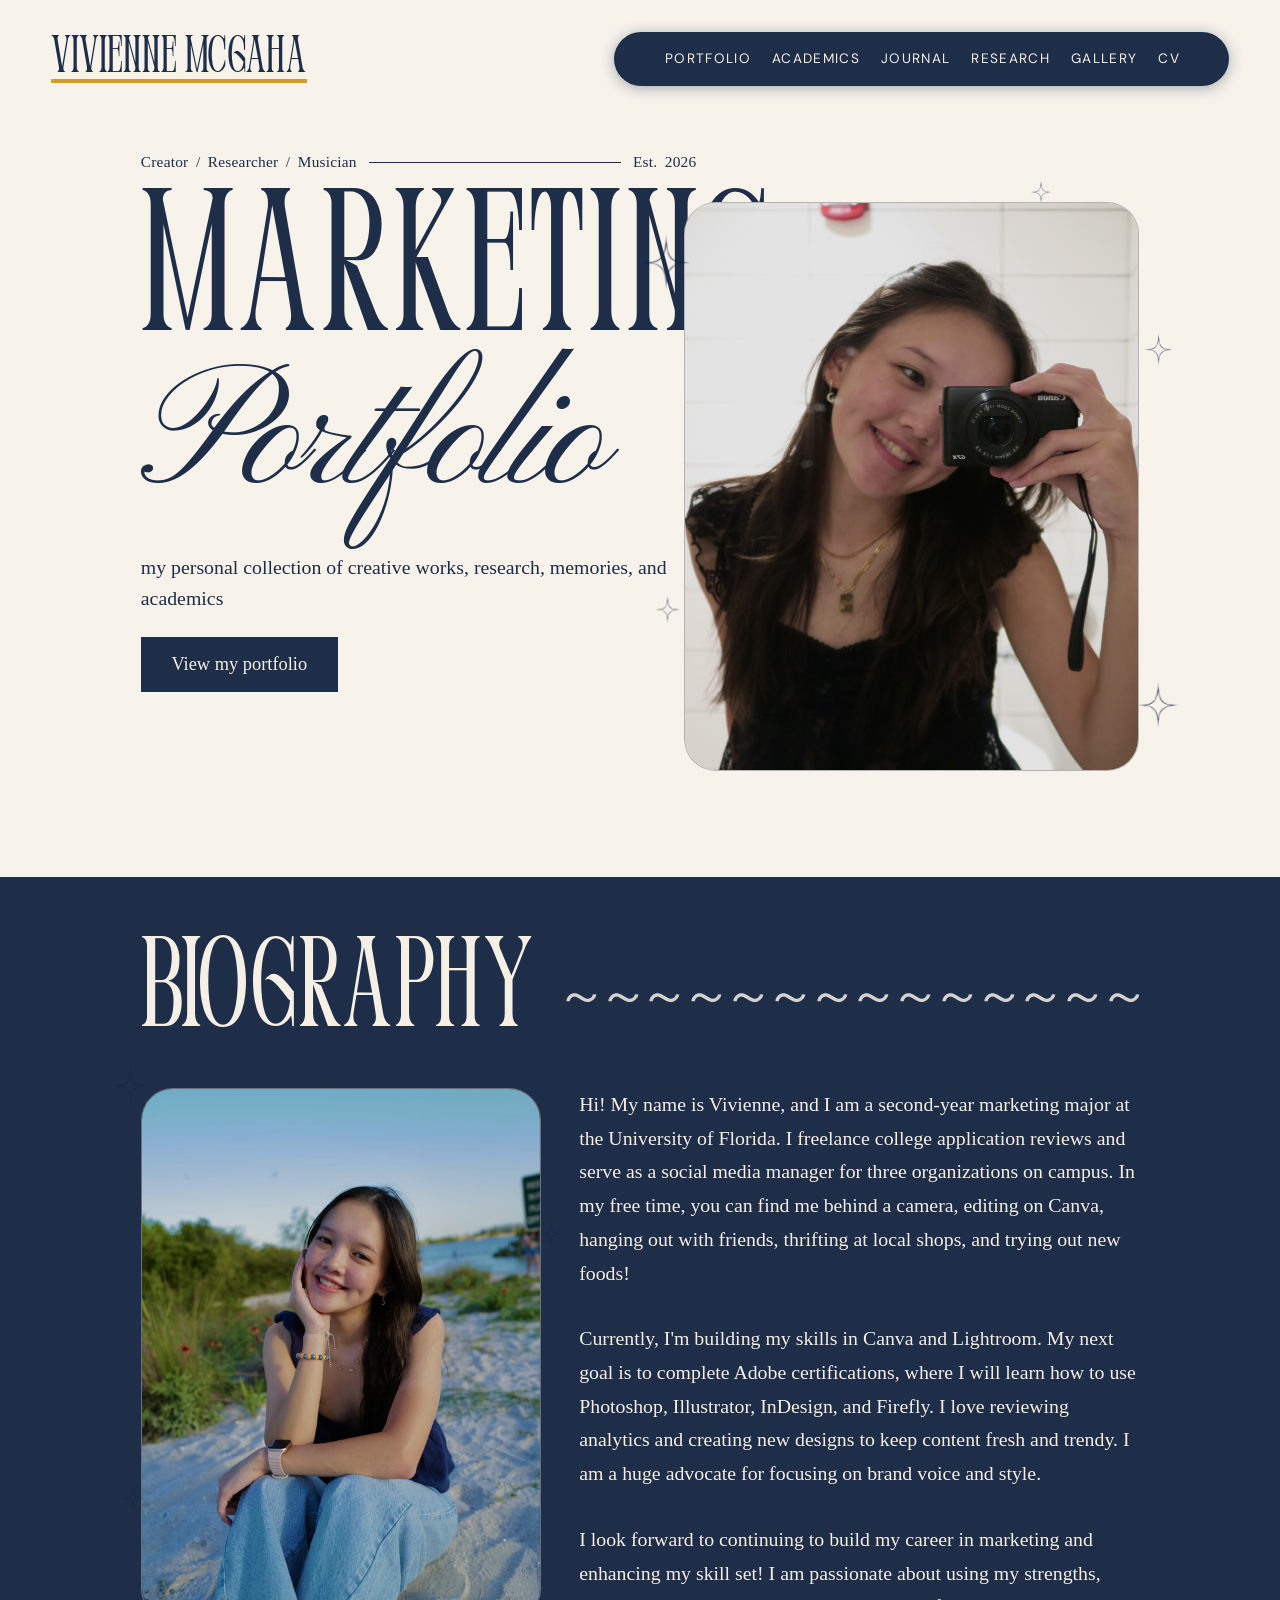
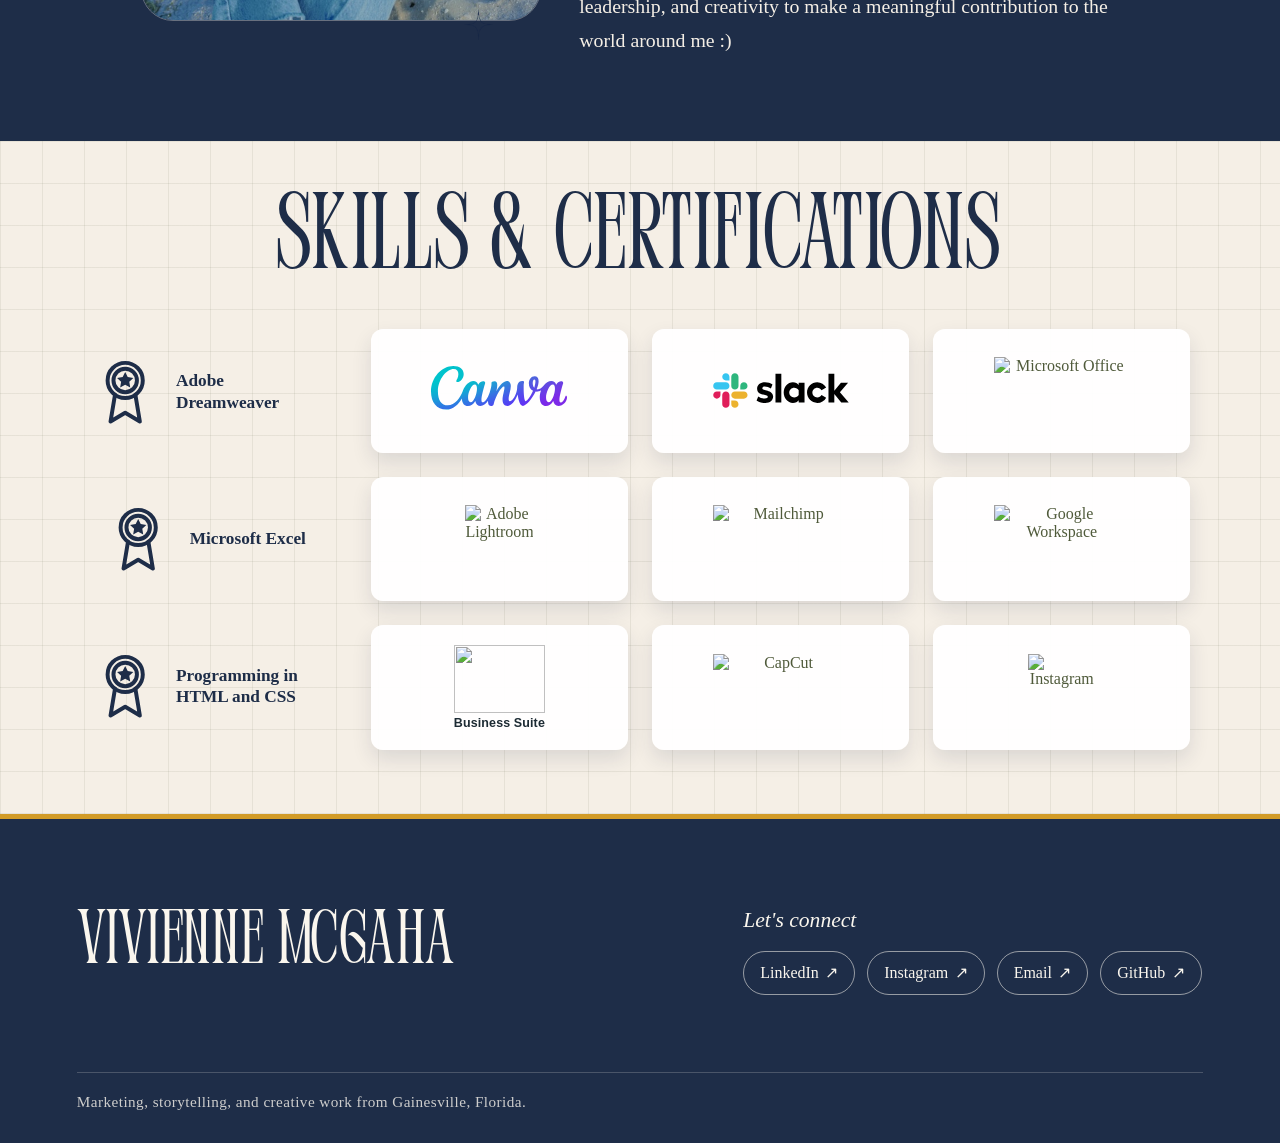
==== commit 8bcaa274: "Redesign portfolio and improve responsive layouts" ====
--- a/index.html
+++ b/index.html
@@ -3,358 +3,156 @@
 <head>
   <meta charset="UTF-8">
   <meta name="viewport" content="width=device-width, initial-scale=1.0">
-  <title>Vivienne McGaha</title>
+  <title>Marketing Portfolio — Vivienne McGaha</title>
   <link rel="preconnect" href="https://fonts.googleapis.com">
   <link rel="preconnect" href="https://fonts.gstatic.com" crossorigin>
-  <link href="https://fonts.googleapis.com/css2?family=Playfair+Display:ital,wght@0,400;0,700;0,900;1,400&family=DM+Sans:wght@300;400;500&family=Special+Elite&family=Courier+Prime:wght@400;700&display=swap" rel="stylesheet">
-  <link rel="stylesheet" href="https://cdnjs.cloudflare.com/ajax/libs/font-awesome/6.5.0/css/all.min.css">
+  <link href="https://fonts.googleapis.com/css2?family=Playfair+Display:ital,wght@0,400;0,700;0,900;1,400&family=DM+Sans:wght@300;400;500&family=Pinyon+Script&family=Special+Elite&family=Courier+Prime:wght@400;700&display=swap" rel="stylesheet">
   <link rel="stylesheet" href="styles.css">
   <link rel="icon" type="image/svg+xml" href="favicon.svg">
 </head>
-<body>
+<body class="marketing-home-page">
 
-  <!-- ======= LOADER ======= -->
-  <div id="loader">
-    <svg class="ldr-svg" viewBox="0 0 400 280" xmlns="http://www.w3.org/2000/svg">
-      <!-- Background scattered ✦ stars — varied sizes & colors, outside the central star region -->
-      <!-- Small ✦ -->
-      <text class="ldr-bg ldr-b1"  x="18"  y="22"  font-size="4"  text-anchor="middle" dominant-baseline="central" fill="#D29B27">✦</text>
-      <text class="ldr-bg ldr-b2"  x="72"  y="48"  font-size="4"  text-anchor="middle" dominant-baseline="central" fill="#6D8BA7">✦</text>
-      <text class="ldr-bg ldr-b3"  x="340" y="32"  font-size="4"  text-anchor="middle" dominant-baseline="central" fill="#F5EFE6">✦</text>
-      <text class="ldr-bg ldr-b4"  x="385" y="95"  font-size="4"  text-anchor="middle" dominant-baseline="central" fill="#682D2D">✦</text>
-      <text class="ldr-bg ldr-b5"  x="15"  y="185" font-size="4"  text-anchor="middle" dominant-baseline="central" fill="#4A3628">✦</text>
-      <text class="ldr-bg ldr-b6"  x="55"  y="250" font-size="4"  text-anchor="middle" dominant-baseline="central" fill="#D29B27">✦</text>
-      <text class="ldr-bg ldr-b7"  x="375" y="210" font-size="4"  text-anchor="middle" dominant-baseline="central" fill="#6D8BA7">✦</text>
-      <text class="ldr-bg ldr-b8"  x="355" y="262" font-size="4"  text-anchor="middle" dominant-baseline="central" fill="#F5EFE6">✦</text>
-      <!-- Medium ✦ -->
-      <text class="ldr-bg ldr-b9"  x="88"  y="18"  font-size="8"  text-anchor="middle" dominant-baseline="central" fill="#6D8BA7">✦</text>
-      <text class="ldr-bg ldr-b10" x="305" y="22"  font-size="8"  text-anchor="middle" dominant-baseline="central" fill="#D29B27">✦</text>
-      <text class="ldr-bg ldr-b11" x="25"  y="130" font-size="8"  text-anchor="middle" dominant-baseline="central" fill="#F5EFE6">✦</text>
-      <text class="ldr-bg ldr-b12" x="382" y="148" font-size="8"  text-anchor="middle" dominant-baseline="central" fill="#682D2D">✦</text>
-      <text class="ldr-bg ldr-b13" x="130" y="268" font-size="8"  text-anchor="middle" dominant-baseline="central" fill="#4A3628">✦</text>
-      <text class="ldr-bg ldr-b14" x="270" y="265" font-size="8"  text-anchor="middle" dominant-baseline="central" fill="#6D8BA7">✦</text>
-      <!-- Big ✦ -->
-      <text class="ldr-bg ldr-b15" x="50"  y="78"  font-size="14" text-anchor="middle" dominant-baseline="central" fill="#D29B27">✦</text>
-      <text class="ldr-bg ldr-b16" x="360" y="65"  font-size="14" text-anchor="middle" dominant-baseline="central" fill="#682D2D">✦</text>
-      <text class="ldr-bg ldr-b17" x="40"  y="230" font-size="14" text-anchor="middle" dominant-baseline="central" fill="#6D8BA7">✦</text>
-      <text class="ldr-bg ldr-b18" x="368" y="235" font-size="14" text-anchor="middle" dominant-baseline="central" fill="#F5EFE6">✦</text>
-      <!-- Star perimeter path — same shape as the favicon, drawn as a continuous stroke -->
-      <path class="ldr-star"
-        d="M200,60 L218,115 L276,115 L230,150 L247,205 L200,171 L153,205 L171,150 L124,115 L182,115 Z"
-        fill="none" stroke="#D29B27"/>
-    </svg>
-  </div>
-  <script>
-    (function() {
-      var loader = document.getElementById('loader');
-      var navType = (performance.getEntriesByType('navigation')[0] || {}).type;
-      var isReload = navType === 'reload';
-      var isFirstVisit = !sessionStorage.getItem('loaderShown');
-      if (isReload || isFirstVisit) {
-        sessionStorage.setItem('loaderShown', '1');
-        setTimeout(function() {
-          loader.style.animation = 'ldr-fade-out 0.5s ease forwards';
-          loader.addEventListener('animationend', function() { loader.style.display = 'none'; }, { once: true });
-        }, 2500);
-      } else {
-        loader.style.display = 'none';
-      }
-    })();
-  </script>
-
-  <!-- Signature + leaves overlay -->
-  <div class="page-sig">
-    <img src="images/redesign 1/signature paper tare.png" alt="vqm">
-    <img src="images/redesign 1/leaves.png" class="page-sig-leaves" alt="">
-  </div>
-
-  <!-- ======= NAVIGATION ======= -->
-  <nav class="navbar">
+  <nav class="navbar" aria-label="Primary navigation">
+    <a class="marketing-home-brand" href="index.html" aria-label="Vivienne McGaha — Home">Vivienne McGaha</a>
     <ul class="nav-links">
-      <li><a href="#">Home</a></li>
-      <li><a href="about.html">About</a></li>
+      <li><a href="portfolio.html">Portfolio</a></li>
       <li><a href="academics.html">Academics</a></li>
       <li><a href="journal.html">Journal</a></li>
       <li><a href="research.html">Research</a></li>
       <li><a href="gallery.html">Gallery</a></li>
       <li><a href="cv.html">CV</a></li>
     </ul>
-    <button class="nav-toggle" aria-label="Toggle navigation">
+    <button class="nav-toggle" aria-label="Toggle navigation" aria-expanded="false">
       <span></span><span></span><span></span>
     </button>
   </nav>
 
-  <!-- ======= HERO ======= -->
-  <section class="hero" id="about">
+  <main class="marketing-home-main">
+    <section class="marketing-section marketing-hero" id="home" aria-labelledby="marketing-portfolio-title">
+      <div class="marketing-hero-copy">
+        <p class="marketing-eyebrow"><span>Creator / Researcher / Musician</span><span class="marketing-eyebrow-line" aria-hidden="true"></span><span>Est. 2026</span></p>
+        <h1 class="marketing-title" id="marketing-portfolio-title"><span class="marketing-title-main">Marketing</span> <span class="marketing-title-script">Portfolio</span></h1>
+        <p class="marketing-description">my personal collection of creative works, research, memories, and academics</p>
+        <a class="marketing-portfolio-button" href="portfolio.html">View my portfolio</a>
+      </div>
+      <div class="marketing-photo-cluster">
+        <img class="marketing-hero-sparkle marketing-sparkle-one" src="images/hero-single-sparkle.png" alt="">
+        <img class="marketing-hero-sparkle marketing-sparkle-two" src="images/hero-single-sparkle.png" alt="">
+        <img class="marketing-hero-sparkle marketing-sparkle-three" src="images/hero-single-sparkle.png" alt="">
+        <img class="marketing-hero-sparkle marketing-sparkle-four" src="images/hero-single-sparkle.png" alt="">
+        <img class="marketing-hero-sparkle marketing-sparkle-five" src="images/hero-single-sparkle.png" alt="">
+        <div class="marketing-image-frame">
+          <img src="images/new self image.png" alt="Vivienne">
+        </div>
+      </div>
+    </section>
 
-    <!-- Left panel: name + bio -->
-    <div class="hero-left">
+    <section class="marketing-section marketing-biography" id="biography" aria-labelledby="biography-title">
+      <div class="marketing-biography-content">
+        <h2 class="marketing-section-title reveal-fall" id="biography-title">Biography <span class="biography-title-wave" aria-hidden="true">～～～～～～～～～～～～～～～～</span></h2>
+        <div class="marketing-biography-body">
+          <div class="marketing-biography-photo-cluster">
+            <img class="marketing-biography-sparkle marketing-biography-sparkle-one" src="images/hero-single-sparkle.png" alt="">
+            <img class="marketing-biography-sparkle marketing-biography-sparkle-two" src="images/hero-single-sparkle.png" alt="">
+            <img class="marketing-biography-sparkle marketing-biography-sparkle-three" src="images/hero-single-sparkle.png" alt="">
+            <img class="marketing-biography-sparkle marketing-biography-sparkle-four" src="images/hero-single-sparkle.png" alt="">
+            <figure class="marketing-biography-image reveal-fall">
+              <img src="images/biography image.png" alt="Vivienne smiling while seated outdoors">
+            </figure>
+          </div>
+          <div class="marketing-biography-copy">
+            <p>Hi! My name is Vivienne, and I am a second-year marketing major at the University of Florida. I freelance college application reviews and serve as a social media manager for three organizations on campus. In my free time, you can find me behind a camera, editing on Canva, hanging out with friends, thrifting at local shops, and trying out new foods!</p>
+            <p>Currently, I'm building my skills in Canva and Lightroom. My next goal is to complete Adobe certifications, where I will learn how to use Photoshop, Illustrator, InDesign, and Firefly. I love reviewing analytics and creating new designs to keep content fresh and trendy. I am a huge advocate for focusing on brand voice and style.</p>
+            <p>I look forward to continuing to build my career in marketing and enhancing my skill set! I am passionate about using my strengths, leadership, and creativity to make a meaningful contribution to the world around me :)</p>
+          </div>
+        </div>
+      </div>
+    </section>
 
-      <div class="hero-name-group">
-        <p class="hero-greeting">hi, i'm</p>
-        <h1 class="hero-name">vivienne<br>mcgaha&nbsp;<span class="hero-heart">♡</span></h1>
+    <section class="marketing-section marketing-skills" id="skills" aria-labelledby="skills-title">
+      <h2 class="marketing-section-title reveal-fall" id="skills-title">SKILLS &amp; CERTIFICATIONS</h2>
+      <div class="marketing-skills-layout">
+        <div class="marketing-skills-grid" role="list" aria-label="Software skills">
+        <article class="marketing-skill-card" role="listitem">
+          <img src="images/canva-wordmark.svg" alt="Canva" class="marketing-skill-logo marketing-skill-logo-wordmark">
+        </article>
+        <article class="marketing-skill-card" role="listitem">
+          <img src="images/slack-wordmark.svg" alt="Slack" class="marketing-skill-logo marketing-skill-logo-wordmark">
+        </article>
+        <article class="marketing-skill-card" role="listitem">
+          <img src="https://commons.wikimedia.org/wiki/Special:Redirect/file/Microsoft_Office_2019_-_2024_logo.svg" alt="Microsoft Office" class="marketing-skill-logo marketing-skill-logo-wordmark">
+        </article>
+        <article class="marketing-skill-card" role="listitem">
+          <img src="https://commons.wikimedia.org/wiki/Special:Redirect/file/Adobe_Photoshop_Lightroom_CC_logo.svg" alt="Adobe Lightroom" class="marketing-skill-logo marketing-skill-logo-wordmark marketing-skill-logo-square">
+        </article>
+        <article class="marketing-skill-card" role="listitem">
+          <img src="https://en.wikipedia.org/wiki/Special:Redirect/file/Mailchimp_logo.svg" alt="Mailchimp" class="marketing-skill-logo marketing-skill-logo-wordmark">
+        </article>
+        <article class="marketing-skill-card" role="listitem">
+          <img src="https://commons.wikimedia.org/wiki/Special:Redirect/file/Google_Workspace_Logo.svg" alt="Google Workspace" class="marketing-skill-logo marketing-skill-logo-wordmark">
+        </article>
+        <article class="marketing-skill-card" role="listitem">
+          <div class="marketing-skill-lockup" aria-label="Meta Business Suite">
+            <img src="https://commons.wikimedia.org/wiki/Special:Redirect/file/Meta_Platforms_Inc._logo.svg" alt="" class="marketing-skill-logo marketing-skill-logo-wordmark">
+            <span>Business Suite</span>
+          </div>
+        </article>
+        <article class="marketing-skill-card" role="listitem">
+          <img src="https://commons.wikimedia.org/wiki/Special:Redirect/file/CapCut_logo.svg" alt="CapCut" class="marketing-skill-logo marketing-skill-logo-wordmark">
+        </article>
+        <article class="marketing-skill-card" role="listitem">
+          <img src="https://commons.wikimedia.org/wiki/Special:Redirect/file/Instagram_logo_2022.svg" alt="Instagram" class="marketing-skill-logo marketing-skill-logo-wordmark marketing-skill-logo-square">
+        </article>
+        </div>
+        <div class="marketing-certifications-grid" role="list" aria-label="Certifications">
+        <article class="marketing-certification" role="listitem">
+          <svg class="marketing-certification-ribbon marketing-certification-ribbon-dreamweaver" viewBox="0 0 24 24" aria-hidden="true">
+            <circle cx="12" cy="8" r="6"></circle>
+            <path d="M15.48 12.89 17 22l-5-3-5 3 1.52-9.11"></path>
+            <circle cx="12" cy="8" r="4"></circle>
+            <path class="marketing-certification-star" d="m12 5.1.86 1.74 1.92.28-1.39 1.35.33 1.91L12 9.48l-1.72.9.33-1.91-1.39-1.35 1.92-.28L12 5.1Z"></path>
+          </svg>
+          <h3>Adobe Dreamweaver</h3>
+        </article>
+        <article class="marketing-certification" role="listitem">
+          <svg class="marketing-certification-ribbon marketing-certification-ribbon-excel" viewBox="0 0 24 24" aria-hidden="true">
+            <circle cx="12" cy="8" r="6"></circle>
+            <path d="M15.48 12.89 17 22l-5-3-5 3 1.52-9.11"></path>
+            <circle cx="12" cy="8" r="4"></circle>
+            <path class="marketing-certification-star" d="m12 5.1.86 1.74 1.92.28-1.39 1.35.33 1.91L12 9.48l-1.72.9.33-1.91-1.39-1.35 1.92-.28L12 5.1Z"></path>
+          </svg>
+          <h3>Microsoft Excel</h3>
+        </article>
+        <article class="marketing-certification" role="listitem">
+          <svg class="marketing-certification-ribbon marketing-certification-ribbon-html" viewBox="0 0 24 24" aria-hidden="true">
+            <circle cx="12" cy="8" r="6"></circle>
+            <path d="M15.48 12.89 17 22l-5-3-5 3 1.52-9.11"></path>
+            <circle cx="12" cy="8" r="4"></circle>
+            <path class="marketing-certification-star" d="m12 5.1.86 1.74 1.92.28-1.39 1.35.33 1.91L12 9.48l-1.72.9.33-1.91-1.39-1.35 1.92-.28L12 5.1Z"></path>
+          </svg>
+          <h3>Programming in HTML and CSS</h3>
+        </article>
+        </div>
       </div>
-      <p class="hero-tagline"><span class="tag-word">student</span><span class="tag-sep">&nbsp;·&nbsp;</span><span class="tag-word">musician</span><span class="tag-sep">&nbsp;·&nbsp;</span><span class="tag-word">creator</span></p>
+    </section>
+  </main>
 
-      <div class="hero-social-row">
-        <a href="https://www.linkedin.com/in/vivienne-mcgaha/" target="_blank" rel="noopener" aria-label="LinkedIn"><i class="fab fa-linkedin-in"></i></a>
-        <a href="https://github.com/viv2612" target="_blank" rel="noopener" aria-label="GitHub"><i class="fab fa-github"></i></a>
-        <a href="https://www.instagram.com/vqiaoo/" target="_blank" rel="noopener" aria-label="Instagram"><i class="fab fa-instagram"></i></a>
-        <a href="mailto:vmcgaha@ufl.edu" aria-label="Email"><i class="fas fa-envelope"></i></a>
-      </div>
-
-      <p class="hero-desc">documenting growth, ideas, projects, and the little things that shape who i'm becoming.</p>
-
-      <span class="hero-learn-wrap"><a href="about.html" class="hero-learn-more">learn more about me ↓</a></span>
-
-    </div>
-
-    <div class="hero-koi-wrap">
-      <img src="images/redesign 1/koi fish & projects torn.png" class="hero-koi-deco" alt="">
-      <div class="hero-koi-projects-header">
-        <h2 class="hero-koi-projects-label">projects <span class="hero-koi-sparkles">✦ ✧ ✦</span></h2>
-        <img src="images/redesign 1/projects caption.png" class="hero-koi-projects-caption" alt="a collection of hackathon builds, passion projects, and experiments.">
+  <footer class="marketing-footer" id="contact">
+    <div class="marketing-footer-inner">
+      <a class="marketing-footer-name" href="index.html" aria-label="Vivienne McGaha — Home">Vivienne McGaha</a>
+      <div class="marketing-footer-connect">
+        <p>Let's connect</p>
+        <div class="marketing-footer-links" aria-label="Social and contact links">
+          <a href="https://www.linkedin.com/in/vivienne-mcgaha/" target="_blank" rel="noopener">LinkedIn <span aria-hidden="true">↗</span></a>
+          <a href="https://www.instagram.com/vqiaoo/" target="_blank" rel="noopener">Instagram <span aria-hidden="true">↗</span></a>
+          <a href="mailto:vmcgaha@ufl.edu">Email <span aria-hidden="true">↗</span></a>
+          <a href="https://github.com/viv2612" target="_blank" rel="noopener">GitHub <span aria-hidden="true">↗</span></a>
+        </div>
       </div>
     </div>
-
-    <!-- Right panel: portrait + stickies + deco -->
-    <div class="hero-right">
-
-      <!-- Portrait (corner tag anchored to it so it always sits on the photo) -->
-      <div class="hero-portrait-wrap">
-        <img src="images/redesign 1/pixel art me with border.png" class="hero-portrait" alt="Vivienne McGaha">
-        <img src="images/redesign 1/corner of the internet.png" class="hero-corner-tag" alt="">
-      </div>
-      <div class="hero-notes-row">
-        <img src="images/redesign 1/one day.png" class="hero-one-day" alt="">
-        <div class="hero-sticky-note-wrap">
-          <img src="images/redesign 1/current sticky note.png" class="hero-sticky-note" alt="">
-          <span class="hero-sticky-label">currently</span>
-          <ul class="hero-sticky-items">
-            <li>studying for classes</li>
-            <li>building a mechanical keyboard</li>
-            <li>exploring virginia</li>
-            <li>on the search for a matt maltese vinyl</li>
-          </ul>
-        </div>
-      </div>
-
-<!-- Flowers bottom-right -->
-      <img src="images/redesign 1/flowers.png" class="hero-flowers-deco" alt="">
-
-    </div>
-
-    <img src="images/redesign 1/doodles/top left sparkle.png" class="hero-doodle hero-doodle-tl-sparkle" alt="">
-    <img src="images/redesign 1/doodles/top left heart.png" class="hero-doodle hero-doodle-tl-heart" alt="">
-    <img src="images/redesign 1/doodles/top right sparkle.png" class="hero-doodle hero-doodle-tr-sparkle" alt="">
-    <img src="images/redesign 1/doodles/top right orange sparkle.png" class="hero-doodle hero-doodle-tr-orange" alt="">
-
-  </section>
-
-<!-- ======= PROJECTS ======= -->
-  <section class="projects-section" id="projects">
-    <img src="images/redesign 1/projects background edited 2.png?v=2" class="projects-bg-img" alt="">
-    <img src="images/redesign 1/doodles/projects doodle overlay edited.png" class="projects-doodle-overlay" alt="">
-    <div class="projects-grid">
-
-      <div class="project-card card rotate-left"
-           onclick="openProjectModal(this)"
-           data-title="DataFables"
-           data-desc="An award-winning interactive storytelling game for kids, built at Hacklytics Golden Byte 2026. DataFables ranked 3rd out of 1200+ participants."
-           data-detail="DataFables is an interactive storytelling platform that turns reading into a game: kids can pick from 6 genres, customize a protagonist, and make choices that change the story, while the reading experience adapts to their age range and typical Lexile level, includes pronunciation practice with instant feedback, rewards progress with XP and coins they can spend on character accessories, and supports 10 languages to make it accessible for more kids worldwide."
-           data-link-line="Link to our Devpost ➤"
-           data-link-url="https://devpost.com/software/hacklytics-2026"
-           data-img="images/datafables.png"
-           data-color="#9B7EAE">
-        <div class="push-pin pin-small"></div>
-        <div class="ribbon-clip"><div class="winner-badge">winner</div></div>
-        <div class="project-img" style="background-image: url('images/datafables.png'); background-size: cover; background-position: center;">
-        </div>
-        <div class="project-info">
-          <h4>DataFables</h4>
-          <p>An award-winning interactive storytelling game for kids, ranked 3rd out of 1200+ participants at Hacklytics Golden Byte 2026.</p>
-          <span class="project-link">View →</span>
-        </div>
-      </div>
-
-      <div class="project-card card rotate-right"
-           onclick="openProjectModal(this)"
-           data-title="Project Two"
-           data-desc="In the works."
-           data-img=""
-           data-color="#6D8BA7">
-        <div class="push-pin pin-small pin-slate"></div>
-        <div class="project-img" style="background: #6D8BA7;"></div>
-        <div class="project-info">
-          <h4>Project Two</h4>
-          <p>In the works.</p>
-          <span class="project-link">View →</span>
-        </div>
-      </div>
-
-      <div class="project-card card rotate-left-sm"
-           onclick="openProjectModal(this)"
-           data-title="Project Three"
-           data-desc="In the works."
-           data-img=""
-           data-color="#A9B18A">
-        <div class="push-pin pin-small pin-coffee"></div>
-        <div class="project-img" style="background: #A9B18A;"></div>
-        <div class="project-info">
-          <h4>Project Three</h4>
-          <p>In the works.</p>
-          <span class="project-link">View →</span>
-        </div>
-      </div>
-
-      <div class="project-card card rotate-right-sm"
-           onclick="openProjectModal(this)"
-           data-title="Project Four"
-           data-desc="In the works."
-           data-img=""
-           data-color="#D29B27">
-        <div class="push-pin pin-small pin-caput"></div>
-        <div class="project-img" style="background: #D29B27;"></div>
-        <div class="project-info">
-          <h4>Project Four</h4>
-          <p>In the works.</p>
-          <span class="project-link">View →</span>
-        </div>
-      </div>
-
-    </div>
-
-    <div class="projects-heart-wrap">
-      <img src="images/redesign 1/doodles/beating heart doodle.png" class="projects-heart-doodle" alt="">
-    </div>
-
-    <div class="wisdom-title-row">
-      <h2 class="wisdom-title-overlap">bytes of wisdom</h2>
-      <img src="images/redesign 1/bytes of wisdom/orange sparkle.png" class="wisdom-title-sparkle" alt="">
-    </div>
-
-  </section>
-
-  <!-- ======= BYTES OF WISDOM ======= -->
-  <section class="wisdom-section" id="wisdom">
-    <img src="images/redesign 1/bytes of wisdom background 2.png" class="wisdom-bg-img" alt="">
-    <img src="images/redesign 1/camera sticker.png" class="wisdom-sticker wisdom-sticker-left" alt="">
-    <img src="images/redesign 1/stargazer lily sticker.png" class="wisdom-sticker wisdom-sticker-right" alt="">
-    <img src="images/redesign 1/bytes of wisdom/blue heart.png" class="wisdom-doodle wisdom-doodle-blue-heart" alt="">
-    <img src="images/redesign 1/bytes of wisdom/blue sparkle.png" class="wisdom-doodle wisdom-doodle-blue-sparkle" alt="">
-    <img src="images/redesign 1/bytes of wisdom/orange & blue sparkle.png" class="wisdom-doodle wisdom-doodle-ob-sparkle" alt="">
-    <img src="images/redesign 1/bytes of wisdom/orange sparkle.png" class="wisdom-doodle wisdom-doodle-orange-sparkle-left" alt="">
-    <img src="images/redesign 1/bytes of wisdom/blue sparkle.png" class="wisdom-doodle wisdom-doodle-blue-sparkle-left" alt="">
-    <img src="images/redesign 1/bytes of wisdom/blue sparkle.png" class="wisdom-doodle wisdom-doodle-blue-sparkle-above-cam" alt="">
-    <img src="images/redesign 1/bytes of wisdom/orange sparkle.png" class="wisdom-doodle wisdom-doodle-orange-sparkle" alt="">
-    <img src="images/redesign 1/bytes of wisdom/orange sparkle.png" class="wisdom-doodle wisdom-doodle-orange-sparkle-lily" alt="">
-    <img src="images/redesign 1/bytes of wisdom/orange & blue sparkle.png" class="wisdom-doodle wisdom-doodle-ob-sparkle-lily" alt="">
-    <img src="images/redesign 1/laptop code sticker.png" class="wisdom-doodle wisdom-doodle-laptop" alt="">
-    <img src="images/redesign 1/bytes of wisdom/orange emphasis.png" class="wisdom-doodle wisdom-doodle-orange-emphasis" alt="">
-    <img src="images/redesign 1/bytes of wisdom/orange emphasis.png" class="wisdom-doodle wisdom-doodle-orange-emphasis-cam" alt="">
-    <img src="images/redesign 1/bytes of wisdom/blue heart.png" class="wisdom-doodle wisdom-doodle-blue-heart-right" alt="">
-    <div class="wisdom-content">
-    <p class="wisdom-intro">small notes, mottos, and reminders i'm collecting along the way.</p>
-
-    <div class="wisdom-grid">
-
-      <img src="images/redesign 1/bytes of wisdom/own lane motto.png?v=2" class="wisdom-img-card rotate-right" alt="motto: Own lane, Own race, Own pace">
-      <img src="images/redesign 1/bytes of wisdom/change motto.png?v=2" class="wisdom-img-card rotate-left" alt="motto: Everything you aren't changing, you are choosing">
-      <img src="images/redesign 1/bytes of wisdom/productive women motto.png?v=2" class="wisdom-img-card rotate-left-sm" alt="motto: Productive women don't wait for change">
-      <img src="images/redesign 1/bytes of wisdom/sound signal concept.png?v=2" class="wisdom-img-card rotate-right-sm" alt="concept: Sound vs Signal">
-      <img src="images/redesign 1/bytes of wisdom/journaling habit.png?v=2" class="wisdom-img-card rotate-left" alt="habit: Journaling">
-      <img src="images/redesign 1/bytes of wisdom/ted talk habits.png?v=2" class="wisdom-img-card rotate-right" alt="habit: Ted Talks">
-
-    </div>
-    </div>
-  </section>
-
-  <!-- ======= FOOTER / CONTACT ======= -->
-  <footer class="footer" id="contact">
-    <img src="images/redesign 1/footer background.png?v=2" class="footer-bg-img" alt="">
-    <div class="footer-tape"></div>
-    <div class="footer-inner">
-      <p class="footer-name">Vivienne McGaha</p>
-      <div class="social-links">
-        <a href="https://www.linkedin.com/in/vivienne-mcgaha/" target="_blank" rel="noopener" class="social-link" aria-label="LinkedIn">
-          <i class="fab fa-linkedin-in"></i>
-        </a>
-        <a href="https://github.com/viv2612" target="_blank" rel="noopener" class="social-link" aria-label="GitHub">
-          <i class="fab fa-github"></i>
-        </a>
-        <a href="https://www.instagram.com/vqiaoo/" target="_blank" rel="noopener" class="social-link" aria-label="Instagram">
-          <i class="fab fa-instagram"></i>
-        </a>
-        <a href="mailto:vmcgaha@ufl.edu" class="social-link" aria-label="Email">
-          <i class="fas fa-envelope"></i>
-        </a>
-      </div>
-      <p class="footer-updated">last updated May 2026</p>
-    </div>
+    <p class="marketing-footer-note">Marketing, storytelling, and creative work from Gainesville, Florida.</p>
   </footer>
 
-  <!-- Project Modal -->
-  <div class="project-modal-overlay" id="projectModal" onclick="closeProjectModal(event)">
-    <div class="project-modal-box">
-      <button class="modal-close" onclick="closeProjectModal()">&times;</button>
-      <div class="modal-img" id="modalImg"></div>
-      <div class="modal-body">
-        <h3 id="modalTitle"></h3>
-        <p id="modalDesc"></p>
-        <p id="modalDetail" class="modal-detail"></p>
-      </div>
-    </div>
-  </div>
-
-  <script>
-    function openProjectModal(card) {
-      document.getElementById('modalTitle').textContent = card.dataset.title;
-      document.getElementById('modalDesc').textContent = card.dataset.desc;
-      const detail = document.getElementById('modalDetail');
-      detail.textContent = card.dataset.detail || '';
-      detail.style.display = card.dataset.detail ? 'block' : 'none';
-      const existingLine = detail.querySelector('.modal-link-line');
-      if (existingLine) existingLine.remove();
-      if (card.dataset.linkLine && card.dataset.linkUrl) {
-        const p = document.createElement('p');
-        p.className = 'modal-link-line';
-        p.appendChild(document.createTextNode(card.dataset.linkLine + ' '));
-        const a = document.createElement('a');
-        a.href = card.dataset.linkUrl;
-        a.textContent = card.dataset.linkUrl;
-        a.target = '_blank';
-        a.rel = 'noopener';
-        p.appendChild(a);
-        detail.appendChild(p);
-      }
-      const imgEl = document.getElementById('modalImg');
-      if (card.dataset.img) {
-        imgEl.style.backgroundImage = `url('${card.dataset.img}')`;
-        imgEl.style.backgroundSize = 'cover';
-        imgEl.style.backgroundPosition = 'center';
-      } else {
-        imgEl.style.backgroundImage = 'none';
-        imgEl.style.background = card.dataset.color || 'var(--slate-gray)';
-      }
-      document.getElementById('projectModal').classList.add('active');
-    }
-    function closeProjectModal(e) {
-      if (!e || e.target === document.getElementById('projectModal') || e.currentTarget.classList.contains('modal-close')) {
-        document.getElementById('projectModal').classList.remove('active');
-      }
-    }
-    document.addEventListener('keydown', e => { if (e.key === 'Escape') document.getElementById('projectModal').classList.remove('active'); });
-  </script>
-
   <script src="scripts.js"></script>
-  <script>
-    document.querySelectorAll('.project-card[data-color]').forEach(card => {
-      const hex = card.dataset.color;
-      const r = parseInt(hex.slice(1,3),16);
-      const g = parseInt(hex.slice(3,5),16);
-      const b = parseInt(hex.slice(5,7),16);
-      card.style.setProperty('--tape-color', `rgb(${r},${g},${b})`);
-    });
-  </script>
 </body>
 </html>
--- a/styles.css
+++ b/styles.css
@@ -21,6 +21,730 @@
   --charcoal:     #1A1A1A;
 }
 
+
+/* ============================================================
+   UNIFIED EDITORIAL PAGES
+   Academics, Journal, Research, Gallery, and CV
+   ============================================================ */
+.unified-page {
+  background: #f7f3eb;
+  color: var(--space-cadet);
+  font-family: 'Times New Roman', Times, serif;
+}
+
+.unified-page .page-sig {
+  display: none;
+}
+
+.unified-page .navbar {
+  position: relative;
+  inset: auto;
+  min-height: 0;
+  padding: 2rem clamp(1.5rem, 4vw, 4rem) 1.25rem;
+  justify-content: space-between;
+  background:
+    linear-gradient(90deg, rgba(79, 90, 58, 0.06) 1px, transparent 1px),
+    linear-gradient(rgba(79, 90, 58, 0.06) 1px, transparent 1px),
+    #f7f3eb;
+  background-size: 42px 42px;
+}
+
+.unified-page .marketing-home-brand {
+  flex-shrink: 0;
+}
+
+.unified-page .nav-links,
+.unified-page .nav-toggle {
+  background-color: var(--space-cadet);
+  box-shadow: 0 2px 14px rgba(30, 45, 72, 0.38);
+}
+
+.unified-page .nav-links {
+  width: clamp(560px, 48vw, 700px);
+}
+
+.unified-page .page-main,
+.unified-page .academics-main {
+  min-height: calc(100vh - 112px);
+  padding: clamp(3rem, 5.5vw, 5.75rem) clamp(1.5rem, 7vw, 7rem) clamp(6rem, 9vw, 9rem);
+  background:
+    linear-gradient(90deg, rgba(79, 90, 58, 0.06) 1px, transparent 1px),
+    linear-gradient(rgba(79, 90, 58, 0.06) 1px, transparent 1px),
+    #f7f3eb;
+  background-size: 42px 42px;
+}
+
+.unified-page .section-header,
+.unified-page .page-main .section-header,
+.unified-page .academics-main .section-header,
+.unified-page.journal-page .page-main .section-header,
+.unified-page.research-page .page-main .section-header,
+.unified-page.gallery-page .page-main .section-header {
+  display: block;
+  width: auto;
+  margin: 0 0 clamp(3rem, 6vw, 5rem) !important;
+  transform: none;
+  text-align: left;
+}
+
+.unified-page .section-title,
+.unified-page .page-main .section-title,
+.unified-page .academics-main .section-title {
+  margin: 0;
+  color: var(--space-cadet);
+  font-family: 'Perandory', 'Playfair Display', serif;
+  font-size: clamp(4rem, 8vw, 7.5rem) !important;
+  font-style: italic;
+  font-weight: 400;
+  line-height: 0.95;
+  letter-spacing: 0.025em;
+  text-transform: none !important;
+}
+
+.unified-page .academics-bio,
+.unified-page .journal-subtitle,
+.unified-page .research-subtitle,
+.unified-page .gallery-subtitle {
+  width: auto;
+  max-width: 46rem;
+  margin: 1rem 0 0;
+  color: var(--space-cadet);
+  font-family: 'Times New Roman', Times, serif;
+  font-size: clamp(1.15rem, 1.5vw, 1.4rem);
+  font-weight: 400;
+  line-height: 1.55;
+}
+
+.unified-page.journal-page .page-main .section-header,
+.unified-page.research-page .page-main .section-header,
+.unified-page.gallery-page .page-main .section-header,
+.unified-page.cv-page .page-main .section-header {
+  text-align: center;
+}
+
+.unified-page.journal-page .journal-subtitle,
+.unified-page.research-page .research-subtitle,
+.unified-page.gallery-page .gallery-subtitle {
+  margin-right: auto;
+  margin-left: auto;
+  text-align: center;
+}
+
+.unified-page .card,
+.unified-page .cv-doc,
+.unified-page .gallery-polaroid,
+.unified-page .research-photo {
+  background-color: rgba(250, 246, 238, 0.94);
+  border: 1px solid rgba(30, 45, 72, 0.16);
+  border-radius: 0.75rem;
+  box-shadow: 0 0.75rem 1.75rem rgba(30, 45, 72, 0.12);
+}
+
+.unified-page .card-text,
+.unified-page .academics-subject-classes,
+.unified-page .cv-entry-date,
+.unified-page .cv-entry-org,
+.unified-page .cv-entry-meta,
+.unified-page .cv-entry-desc,
+.unified-page .gallery-caption,
+.unified-page .polaroid-date {
+  font-family: 'Times New Roman', Times, serif;
+}
+
+.unified-page .cv-doc {
+  max-width: 980px;
+  padding: clamp(2rem, 5vw, 4.5rem);
+}
+
+.unified-page .cv-doc-heading {
+  color: var(--space-cadet);
+  font-family: 'Perandory', 'Playfair Display', serif;
+  font-size: clamp(2rem, 3.5vw, 3rem);
+  font-weight: 400;
+  letter-spacing: 0.02em;
+  border-bottom-color: var(--tan);
+}
+
+/* Academics — editorial journey */
+.academics-page .academic-journey {
+  display: grid;
+  width: min(100%, 1180px);
+  margin-inline: auto;
+  gap: clamp(4.5rem, 8vw, 7.5rem);
+}
+
+.academics-page .academic-kicker {
+  margin: 0 0 0.8rem;
+  color: var(--olive);
+  font-size: 0.9rem;
+  font-weight: 700;
+  letter-spacing: 0.16em;
+  text-transform: uppercase;
+}
+
+.academics-page .academic-overview {
+  display: block;
+  padding: 0;
+  color: var(--space-cadet);
+}
+
+.academics-page .academic-meta-row {
+  width: fit-content;
+  padding: 0;
+  border: 0;
+  background: transparent;
+  box-shadow: none;
+}
+
+.academics-page .academic-header-facts {
+  display: flex;
+  width: fit-content;
+  margin: 1.35rem auto 0;
+  color: var(--space-cadet);
+}
+
+.academics-page .academic-header-facts div {
+  min-width: 10rem;
+  padding-right: 1.5rem;
+}
+
+.academics-page .academic-header-facts div + div {
+  padding-right: 0;
+  padding-left: 1.5rem;
+  border-left: 1px solid rgba(30, 45, 72, 0.28);
+}
+
+.academics-page .academic-header-facts dt {
+  margin-bottom: 0.2rem;
+  color: var(--olive);
+  font-size: 0.76rem;
+  font-weight: 700;
+  letter-spacing: 0.13em;
+  text-transform: uppercase;
+}
+
+.academics-page .academic-header-facts dd {
+  margin: 0;
+  font-size: 1.05rem;
+  line-height: 1.3;
+}
+
+.academics-page .academic-header-facts div:first-child dd {
+  white-space: nowrap;
+}
+
+.unified-page.academics-page .academics-main .section-header {
+  position: relative;
+  top: -1.25rem;
+  text-align: center;
+}
+
+.academics-page .academics-bio {
+  position: relative;
+  top: -0.7rem;
+  width: 100%;
+  max-width: none;
+  margin-right: auto;
+  margin-left: auto;
+  line-height: 1;
+  white-space: nowrap;
+}
+
+.academics-page .academic-overview .academic-kicker {
+  color: var(--tan);
+}
+
+.academics-page .academic-overview h3,
+.academics-page .academic-section-heading h3,
+.academics-page .high-school-summary h3 {
+  margin: 0;
+  font-family: 'Perandory', 'Playfair Display', serif;
+  font-weight: 400;
+}
+
+.academics-page .academic-overview h3 {
+  max-width: 15ch;
+  font-size: clamp(2.35rem, 3.8vw, 3.8rem);
+  line-height: 1;
+}
+
+.academics-page .academic-overview-copy > p:last-child {
+  max-width: 38rem;
+  margin: 1rem 0 0;
+  font-size: 1.08rem;
+  line-height: 1.5;
+}
+
+.academics-page .academic-facts {
+  display: grid;
+  grid-template-columns: repeat(2, minmax(0, 1fr));
+  width: fit-content;
+  margin: 0;
+  align-content: center;
+}
+
+.academics-page .academic-facts div {
+  min-width: 12rem;
+  padding: 0 2rem 0 0;
+  border-right: 1px solid rgba(30, 45, 72, 0.25);
+}
+
+.academics-page .academic-facts div + div {
+  padding-right: 0;
+  padding-left: 2rem;
+}
+
+.academics-page .academic-facts div:last-child {
+  border-right: 0;
+}
+
+.academics-page .academic-facts dt {
+  margin-bottom: 0.35rem;
+  color: var(--olive);
+  font-size: 0.78rem;
+  letter-spacing: 0.12em;
+  text-transform: uppercase;
+}
+
+.academics-page .academic-facts dd {
+  margin: 0;
+  font-size: clamp(1.15rem, 1.7vw, 1.45rem);
+  line-height: 1.25;
+}
+
+.academics-page .academic-highlights {
+  display: grid;
+  grid-template-columns: minmax(360px, 0.9fr) minmax(0, 1.1fr);
+  gap: clamp(3rem, 7vw, 7rem);
+  align-items: center;
+}
+
+.academics-page .academic-photo-pair {
+  display: grid;
+  grid-template-columns: repeat(2, minmax(0, 1fr));
+  gap: 1.25rem;
+  align-items: start;
+}
+
+.academics-page .academic-photo-card {
+  margin: 0;
+}
+
+.academics-page .academic-photo-card-offset {
+  margin-top: 3rem;
+}
+
+.academics-page .academic-photo-card button {
+  display: block;
+  width: 100%;
+  padding: 0;
+  border: 0;
+  background: transparent;
+  cursor: zoom-in;
+}
+
+.academics-page .academic-photo-card img {
+  display: block;
+  width: 100%;
+  aspect-ratio: 4 / 5;
+  border-radius: 0.8rem;
+  object-fit: cover;
+  box-shadow: 0 0.9rem 2rem rgba(30, 45, 72, 0.18);
+}
+
+.academics-page .academic-photo-card figcaption {
+  margin-top: 0.75rem;
+  color: var(--olive);
+  font-size: 0.95rem;
+  font-style: italic;
+}
+
+.academics-page .high-school-summary h3,
+.academics-page .academic-section-heading h3 {
+  color: var(--space-cadet);
+  font-size: clamp(2.5rem, 4.5vw, 4.5rem);
+  line-height: 1;
+}
+
+.academics-page .high-school-lead {
+  margin: 1rem 0 1.75rem;
+  color: var(--olive);
+  font-size: 1.25rem;
+  font-style: italic;
+}
+
+.academics-page .high-school-stats {
+  display: grid;
+  grid-template-columns: repeat(3, 1fr);
+  margin-bottom: 2rem;
+  border-block: 1px solid rgba(30, 45, 72, 0.2);
+}
+
+.academics-page .high-school-stats p {
+  display: grid;
+  margin: 0;
+  padding: 1.2rem 0.75rem;
+  gap: 0.25rem;
+  text-align: center;
+}
+
+.academics-page .high-school-stats p + p {
+  border-left: 1px solid rgba(30, 45, 72, 0.2);
+}
+
+.academics-page .high-school-stats strong {
+  font-size: 1.65rem;
+}
+
+.academics-page .high-school-stats span {
+  font-size: 0.82rem;
+}
+
+.academics-page .high-school-subjects {
+  display: grid;
+  gap: 1rem;
+}
+
+.academics-page .high-school-subjects p {
+  margin: 0;
+  font-size: 1.05rem;
+  line-height: 1.55;
+}
+
+.academics-page .high-school-subjects strong {
+  display: block;
+  margin-bottom: 0.15rem;
+  color: var(--space-cadet);
+}
+
+.academics-page .academic-section-heading {
+  margin-bottom: 2.25rem;
+}
+
+.academics-page .academic-journey > section {
+  position: relative;
+  left: 50%;
+  width: min(calc(100% + clamp(9rem, 18vw, 18rem)), calc(100vw - 1rem), 1600px);
+  margin-inline: 0;
+  transform: translateX(-50%);
+}
+
+.academics-page .coursework-grid {
+  display: grid;
+  grid-template-columns: repeat(4, minmax(0, 1fr));
+  gap: 1rem;
+}
+
+.academics-page .coursework-card {
+  align-self: start;
+  padding: clamp(1.25rem, 2vw, 1.75rem);
+  border: 1px solid rgba(30, 45, 72, 0.3);
+  border-radius: 0.8rem;
+  background: rgba(255, 253, 248, 0.98);
+  box-shadow: 0 0.85rem 2rem rgba(30, 45, 72, 0.17);
+}
+
+.academics-page .coursework-card-compact {
+  grid-column: auto;
+}
+
+.academics-page .coursework-card-current {
+  grid-column: auto;
+  border-top: 4px solid var(--tan);
+}
+
+.academics-page .coursework-term {
+  margin: 0 0 0.85rem;
+  padding-bottom: 0.5rem;
+  border-bottom: 2px solid var(--tan);
+  color: var(--space-cadet);
+  font-family: 'Perandory', 'Playfair Display', serif;
+  font-size: 1.7rem;
+}
+
+.academics-page .coursework-card ul {
+  display: grid;
+  margin: 0;
+  padding: 0;
+  gap: 0.6rem;
+  list-style: none;
+}
+
+.academics-page .coursework-card li {
+  display: grid;
+  grid-template-columns: 5.2rem 1fr;
+  gap: 0.75rem;
+  font-size: 1rem;
+  line-height: 1.3;
+}
+
+.academics-page .coursework-card li span {
+  color: var(--olive);
+  font-weight: 700;
+  letter-spacing: 0.04em;
+}
+
+.academics-page .honors-grid {
+  display: grid;
+  grid-template-columns: repeat(3, minmax(0, 1fr));
+  gap: 1rem;
+}
+
+.academics-page .honors-grid > p {
+  display: flex;
+  min-height: 112px;
+  margin: 0;
+  padding: 1.25rem;
+  align-items: center;
+  gap: 1rem;
+  border: 1px solid rgba(30, 45, 72, 0.3);
+  border-radius: 0.7rem;
+  background: rgba(255, 253, 248, 0.98);
+  box-shadow: 0 0.7rem 1.65rem rgba(30, 45, 72, 0.14);
+}
+
+.academics-page .honors-grid i {
+  flex: 0 0 auto;
+  color: var(--tan);
+  font-size: 1.65rem;
+}
+
+.academics-page .honors-grid span,
+.academics-page .honors-grid strong,
+.academics-page .honors-grid small {
+  display: block;
+}
+
+.academics-page .honors-grid strong {
+  font-size: 1rem;
+  line-height: 1.3;
+}
+
+.academics-page .honors-grid small {
+  margin-top: 0.3rem;
+  color: var(--olive);
+  font-size: 0.85rem;
+}
+
+.academics-page .academic-cv-link {
+  display: inline-flex;
+  margin-top: 1.75rem;
+  padding: 0.75rem 1rem;
+  border: 1px solid var(--space-cadet);
+  align-items: center;
+  gap: 0.5rem;
+  font-size: 1rem;
+  transition: background-color 0.2s ease, color 0.2s ease, transform 0.2s ease;
+}
+
+.academics-page .academic-cv-link:hover,
+.academics-page .academic-cv-link:focus-visible {
+  background: var(--space-cadet);
+  color: var(--off-white);
+  transform: translateY(-2px);
+}
+
+@media (max-width: 1050px) {
+  .academics-page .academic-journey > section {
+    left: auto;
+    width: 100%;
+    margin-inline: auto;
+    transform: none;
+  }
+
+  .academics-page .coursework-grid {
+    grid-template-columns: repeat(2, minmax(0, 1fr));
+  }
+}
+
+@media (max-width: 900px) {
+  .academics-page .academic-journey {
+    gap: 4rem;
+  }
+
+  .academics-page .academic-highlights {
+    grid-template-columns: 1fr;
+  }
+
+  .academics-page .honors-grid {
+    grid-template-columns: repeat(2, minmax(0, 1fr));
+  }
+}
+
+@media (max-width: 620px) {
+  .academics-page .academics-bio {
+    max-width: 100%;
+    white-space: normal;
+  }
+
+  .academics-page .academic-overview {
+    padding: 0;
+  }
+
+  .academics-page .academic-facts,
+  .academics-page .coursework-grid,
+  .academics-page .honors-grid {
+    grid-template-columns: 1fr;
+  }
+
+  .academics-page .academic-header-facts {
+    display: grid;
+    gap: 0.75rem;
+  }
+
+  .academics-page .academic-header-facts div,
+  .academics-page .academic-header-facts div + div {
+    min-width: 0;
+    padding: 0;
+    border-left: 0;
+  }
+
+  .academics-page .academic-facts div {
+    min-width: 0;
+    padding: 0.8rem 0;
+    border-right: 0;
+    border-bottom: 1px solid rgba(30, 45, 72, 0.2);
+  }
+
+  .academics-page .academic-facts div + div {
+    padding-left: 0;
+  }
+
+  .academics-page .academic-facts div:last-child {
+    border-bottom: 0;
+  }
+
+  .academics-page .academic-photo-pair {
+    gap: 0.75rem;
+  }
+
+  .academics-page .academic-photo-card-offset {
+    margin-top: 1.5rem;
+  }
+
+  .academics-page .high-school-stats {
+    grid-template-columns: 1fr;
+  }
+
+  .academics-page .high-school-stats p + p {
+    border-top: 1px solid rgba(30, 45, 72, 0.2);
+    border-left: 0;
+  }
+
+  .academics-page .coursework-card-compact {
+    grid-column: auto;
+  }
+
+  .academics-page .coursework-card-current {
+    grid-column: auto;
+  }
+
+  .academics-page .coursework-card li {
+    grid-template-columns: 1fr;
+    gap: 0.15rem;
+  }
+}
+
+.unified-page .cv-entry-title,
+.unified-page .card-label,
+.unified-page .journal-season,
+.unified-page .journal-future-season {
+  color: var(--space-cadet);
+  font-family: 'Times New Roman', Times, serif !important;
+}
+
+.unified-page .footer {
+  margin: 0;
+  padding: clamp(3rem, 6vw, 5rem) clamp(1.5rem, 7vw, 7rem);
+  background: var(--space-cadet);
+  overflow: visible;
+}
+
+.unified-page .footer-bg-img,
+.unified-page .footer-tape {
+  display: none;
+}
+
+.unified-page .footer-inner {
+  width: min(100%, 1180px);
+  margin-inline: auto;
+  flex-direction: row;
+  justify-content: space-between;
+  gap: 2rem;
+}
+
+.unified-page .footer-name {
+  color: var(--cream);
+  font-family: 'Perandory', 'Playfair Display', serif;
+  font-size: clamp(2.5rem, 5vw, 4.5rem);
+  font-weight: 400;
+  line-height: 1;
+  letter-spacing: 0.02em;
+}
+
+.unified-page .social-link {
+  border: 1px solid rgba(250, 246, 238, 0.55);
+  background: transparent;
+  color: var(--cream);
+}
+
+.unified-page .social-link:hover {
+  background: var(--tan);
+  color: var(--space-cadet);
+}
+
+.unified-page .footer-updated {
+  color: var(--cream);
+}
+
+@media (max-width: 900px) {
+  .unified-page .navbar {
+    display: flex;
+    min-height: 0;
+    padding: 1.35rem 1.25rem 1rem;
+    align-items: center;
+  }
+
+  .unified-page .marketing-home-brand {
+    font-size: clamp(2.25rem, 9vw, 3.2rem);
+  }
+
+  .unified-page .nav-toggle {
+    display: flex;
+    padding: 0.8rem 0.9rem;
+    border-radius: 999px;
+  }
+
+  .unified-page .nav-links {
+    position: absolute;
+    top: calc(100% + 0.25rem);
+    right: 1.25rem;
+    width: min(19rem, calc(100vw - 2.5rem));
+    margin: 0;
+    padding: 0.75rem;
+    border-radius: 1rem;
+  }
+
+  .unified-page .page-main,
+  .unified-page .academics-main {
+    padding: 3.5rem 1.25rem 5rem;
+  }
+
+  .unified-page .footer-inner {
+    flex-direction: column;
+  }
+}
+
+@font-face {
+  font-family: 'Perandory';
+  src:
+    url('fonts/Perandory-Condensed.5a63ba27e46177184ea3.3b95fb19a8777a2606d4b543fc18500b.woff2') format('woff2'),
+    url('fonts/Perandory-Condensed.5a63ba27e46177184ea3.3b95fb19a8777a2606d4b543fc18500b.otf') format('opentype');
+  font-style: normal;
+  font-weight: 400;
+  font-display: swap;
+}
+
 /* --- Reset & Base ------------------------------------------ */
 *, *::before, *::after {
   box-sizing: border-box;
@@ -30,6 +754,8 @@
 
 html {
   scroll-behavior: smooth;
+  overflow-x: hidden;
+  width: 100%;
 }
 
 body {
@@ -41,6 +767,8 @@
   background-size: 28px 28px;
   color: var(--space-cadet);
   overflow-x: hidden;
+  width: 100%;
+  max-width: 100%;
 }
 
 a {
@@ -56,8 +784,8 @@
   z-index: 100;
   display: flex;
   align-items: center;
-  justify-content: flex-start;
-  padding: 2.5rem 1.5rem 0.75rem 52rem;
+  justify-content: flex-end;
+  padding: 2.5rem 1.5rem 0.75rem;
   background: transparent;
 }
 
@@ -65,24 +793,1142 @@
   list-style: none;
   display: flex;
   justify-content: space-between;
-  width: 44vw;
+  width: clamp(715px, calc(52vw + 105px), 870px);
   background-color: var(--olive);
   border-radius: 50px;
   padding: 0.8rem 2.5rem;
   box-shadow: 0 2px 14px rgba(79, 90, 58, 0.35);
 }
 
+/* ============================================================
+   MARKETING PORTFOLIO HOMEPAGE
+   ============================================================ */
+.marketing-home-page {
+  background: #efe7d9;
+  color: var(--space-cadet);
+}
+
+.marketing-home-page .navbar {
+  position: absolute;
+  inset: 0 0 auto 0;
+  justify-content: space-between;
+  padding: 2rem clamp(1.5rem, 4vw, 4rem) 0.75rem;
+}
+
+.marketing-home-brand {
+  color: var(--space-cadet);
+  font-family: 'Perandory', 'Playfair Display', serif;
+  font-size: clamp(2.75rem, 4.1vw, 4.25rem);
+  line-height: 1;
+  letter-spacing: 0.015em;
+}
+
+.marketing-home-brand:hover {
+  color: var(--tan);
+}
+
+.marketing-home-brand[aria-current='page'] {
+  text-decoration: underline;
+  text-decoration-color: var(--tan);
+  text-decoration-thickness: 0.08em;
+  text-underline-offset: 0.14em;
+}
+
+.marketing-home-page .nav-links,
+.marketing-home-page .nav-toggle {
+  background-color: var(--space-cadet);
+  box-shadow: 0 2px 14px rgba(30, 45, 72, 0.38);
+}
+
+.marketing-home-page .nav-links {
+  width: clamp(560px, 48vw, 700px);
+}
+
+.marketing-home-main {
+  width: 100%;
+  overflow: hidden;
+  font-family: 'Times New Roman', Times, serif;
+}
+
+.marketing-section {
+  position: relative;
+  display: flex;
+  min-height: 100vh;
+  min-height: 100svh;
+  padding: clamp(7rem, 12vw, 11rem) clamp(1.5rem, 7vw, 7rem);
+  align-items: center;
+}
+
+.marketing-hero {
+  display: grid;
+  grid-template-columns: minmax(0, 1fr) minmax(280px, 0.82fr);
+  gap: clamp(2rem, 7vw, 8rem);
+  min-height: 92vh;
+  min-height: 92svh;
+  background: #f7f3eb;
+  text-align: left;
+}
+
+.marketing-hero-copy {
+  display: flex;
+  width: max-content;
+  max-width: 100%;
+  flex-direction: column;
+  align-items: flex-start;
+  margin-left: clamp(1.5rem, 4vw, 4rem);
+  transform: translateY(-1rem);
+}
+
+.marketing-eyebrow {
+  display: flex;
+  width: 100%;
+  margin: 0 0 1.35rem;
+  align-items: center;
+  gap: 0.75rem;
+  font-family: 'Times New Roman', Times, serif;
+  font-size: clamp(0.95rem, 1.2vw, 1.15rem);
+  line-height: 1.35;
+  letter-spacing: 0.015em;
+  word-spacing: 0.22em;
+  white-space: nowrap;
+  animation: marketing-fall-in 0.7s ease-out 0.15s both;
+}
+
+.marketing-eyebrow-line {
+  min-width: 3rem;
+  flex: 1;
+  border-top: 1px solid currentColor;
+}
+
+.marketing-title {
+  max-width: 11ch;
+  margin: 0;
+  font-family: 'Perandory', 'Playfair Display', serif;
+  font-size: clamp(4.5rem, 12vw, 11rem);
+  font-weight: 400;
+  line-height: 0.84;
+  letter-spacing: -0.045em;
+  text-wrap: balance;
+}
+
+.marketing-title-main {
+  display: block;
+  font-size: 1.32em;
+  letter-spacing: 0.025em;
+  white-space: nowrap;
+  animation: marketing-typewriter 0.95s steps(9, end) 0.15s both;
+}
+
+.marketing-title-script {
+  display: block;
+  font-family: 'Pinyon Script', 'Brush Script MT', 'Segoe Script', cursive;
+  font-size: 1.12em;
+  font-weight: 400;
+  line-height: 0.9;
+  animation: marketing-typewriter 0.95s steps(9, end) 1.15s both;
+}
+
+@keyframes marketing-typewriter {
+  from { clip-path: inset(-30% 110% -30% -10%); }
+  to { clip-path: inset(-30% -10% -30% -10%); }
+}
+
+@keyframes marketing-fall-in {
+  from {
+    opacity: 0;
+    translate: 0 -2rem;
+  }
+  to {
+    opacity: 1;
+    translate: 0 0;
+  }
+}
+
+@media (prefers-reduced-motion: reduce) {
+  .marketing-title-main,
+  .marketing-title-script,
+  .marketing-eyebrow,
+  .marketing-description,
+  .marketing-portfolio-button,
+  .marketing-photo-cluster,
+  .marketing-photo-doodle,
+  .portfolio-section-heading {
+    animation: none;
+    translate: none;
+  }
+}
+
+.marketing-description {
+  width: 100%;
+  max-width: 42rem;
+  margin-top: 2rem;
+  font-family: 'Times New Roman', Times, serif;
+  font-size: clamp(1.2rem, 1.55vw, 1.5rem);
+  line-height: 1.55;
+  animation: marketing-fall-in 0.75s ease-out 2.05s both;
+}
+
+.marketing-portfolio-button {
+  display: inline-flex;
+  margin-top: 1.5rem;
+  padding: 1rem 1.85rem;
+  align-items: center;
+  justify-content: center;
+  border: 1px solid var(--space-cadet);
+  border-radius: 0;
+  background: var(--space-cadet);
+  color: var(--cream);
+  font-family: 'Times New Roman', Times, serif;
+  font-size: 1.15rem;
+  animation: marketing-fall-in 0.75s ease-out 2.25s both;
+  transition: background-color 0.2s ease, color 0.2s ease;
+}
+
+.marketing-portfolio-button:hover,
+.marketing-portfolio-button:focus-visible {
+  background: transparent;
+  color: var(--space-cadet);
+}
+
+.marketing-photo-cluster {
+  position: relative;
+  width: min(100%, 520px);
+  justify-self: end;
+  margin-right: clamp(1.5rem, 4vw, 4rem);
+  transform: translateY(3rem);
+  animation: marketing-fall-in 0.9s ease-out 0.35s both;
+}
+
+.marketing-image-frame {
+  width: 100%;
+  aspect-ratio: 4 / 5;
+  border: 1px solid rgba(30, 45, 72, 0.28);
+  border-radius: clamp(1.25rem, 2.5vw, 2rem);
+  background: #eee7dc;
+  overflow: hidden;
+}
+
+.marketing-image-frame img {
+  display: block;
+  width: 100%;
+  height: 100%;
+  object-fit: cover;
+  object-position: 32% center;
+}
+
+.marketing-hero-sparkle {
+  position: absolute;
+  z-index: 2;
+  display: block;
+  height: auto;
+  pointer-events: none;
+  animation: marketing-sparkles-float 3.8s ease-in-out infinite alternate;
+}
+
+.marketing-sparkle-one {
+  top: 4%;
+  left: -3.5rem;
+  width: clamp(4.5rem, 6vw, 6rem);
+}
+
+.marketing-sparkle-two {
+  top: 22%;
+  right: -2.6rem;
+  width: clamp(2.5rem, 3.5vw, 3.75rem);
+  animation-delay: -1.1s;
+  animation-duration: 4.4s;
+}
+
+.marketing-sparkle-three {
+  bottom: 25%;
+  left: -2.2rem;
+  width: clamp(2.25rem, 3vw, 3.25rem);
+  animation-delay: -2.4s;
+  animation-duration: 3.4s;
+}
+
+.marketing-sparkle-four {
+  right: -3.2rem;
+  bottom: 6%;
+  width: clamp(3.5rem, 5vw, 5rem);
+  animation-delay: -0.6s;
+  animation-duration: 4.8s;
+}
+
+.marketing-sparkle-five {
+  top: -1.6rem;
+  right: 18%;
+  width: clamp(1.8rem, 2.5vw, 2.75rem);
+  animation-delay: -3s;
+  animation-duration: 3.1s;
+}
+
+@keyframes marketing-sparkles-float {
+  from {
+    translate: 0 -0.35rem;
+    rotate: -1.5deg;
+  }
+  to {
+    translate: 0 0.55rem;
+    rotate: 1.5deg;
+  }
+}
+
+@media (prefers-reduced-motion: reduce) {
+  .marketing-eyebrow,
+  .marketing-description,
+  .marketing-portfolio-button,
+  .marketing-photo-cluster,
+  .marketing-hero-sparkle,
+  .marketing-biography-sparkle {
+    animation: none;
+    translate: none;
+    rotate: none;
+  }
+}
+
+.marketing-biography {
+  min-height: auto;
+  align-items: flex-start;
+  justify-content: flex-start;
+  padding-inline: clamp(3rem, 11vw, 11rem);
+  padding-top: clamp(4rem, 6vw, 6rem);
+  padding-bottom: clamp(2.5rem, 4vw, 4rem);
+  background: var(--space-cadet);
+  color: var(--cream);
+}
+
+.marketing-biography-content {
+  width: 100%;
+  margin-inline: 0;
+}
+
+.marketing-biography .marketing-section-title {
+  display: flex;
+  align-items: center;
+  width: 100%;
+  max-width: none;
+  gap: clamp(0.75rem, 1.5vw, 1.5rem);
+  font-family: 'Perandory', 'Playfair Display', serif;
+  letter-spacing: 0.025em;
+  transform: translateY(-1rem);
+}
+
+.biography-title-wave {
+  min-width: 0;
+  flex: 1;
+  overflow: hidden;
+  color: currentColor;
+  font-family: Georgia, 'Times New Roman', serif;
+  font-size: clamp(2rem, 4vw, 4.5rem);
+  font-weight: 400;
+  line-height: 0.6;
+  letter-spacing: -0.18em;
+  white-space: nowrap;
+  opacity: 0.85;
+}
+
+.marketing-biography-copy {
+  display: grid;
+  gap: 2rem;
+  font-family: 'Times New Roman', Times, serif;
+  font-size: clamp(1.2rem, 1.55vw, 1.5rem);
+  line-height: 1.7;
+  transform: translateY(-2rem);
+}
+
+.marketing-biography-body {
+  display: grid;
+  grid-template-columns: minmax(320px, 400px) minmax(0, 1fr);
+  gap: clamp(1.75rem, 3vw, 3rem);
+  margin-top: clamp(2rem, 4vw, 3.5rem);
+  align-items: start;
+}
+
+.marketing-biography-photo-cluster {
+  position: relative;
+  width: min(100%, 400px);
+  justify-self: start;
+  margin-bottom: -2rem;
+  transform: translateY(-2rem);
+}
+
+.marketing-biography-image {
+  width: 100%;
+  aspect-ratio: 3 / 4;
+  margin: 0;
+  overflow: hidden;
+  border: 1px solid rgba(245, 239, 230, 0.34);
+  border-radius: clamp(1.25rem, 2.5vw, 2rem);
+}
+
+.marketing-biography-image img {
+  display: block;
+  width: 100%;
+  height: 100%;
+  object-fit: cover;
+  object-position: center 62%;
+}
+
+.marketing-biography-sparkle {
+  position: absolute;
+  z-index: 2;
+  display: block;
+  height: auto;
+  pointer-events: none;
+  animation: marketing-sparkles-float 4s ease-in-out infinite alternate;
+}
+
+.marketing-biography-sparkle-one {
+  top: -1.75rem;
+  left: -2.25rem;
+  width: clamp(3rem, 4vw, 4rem);
+}
+
+.marketing-biography-sparkle-two {
+  top: 24%;
+  right: -1.75rem;
+  width: clamp(2rem, 2.8vw, 2.75rem);
+  animation-delay: -1.2s;
+}
+
+.marketing-biography-sparkle-three {
+  bottom: 20%;
+  left: -1.5rem;
+  width: clamp(1.9rem, 2.6vw, 2.5rem);
+  animation-delay: -2.5s;
+  animation-duration: 3.5s;
+}
+
+.marketing-biography-sparkle-four {
+  right: 10%;
+  bottom: -1.6rem;
+  width: clamp(2.5rem, 3.5vw, 3.4rem);
+  animation-delay: -0.7s;
+  animation-duration: 4.6s;
+}
+
+.reveal-fall {
+  opacity: 0;
+  translate: 0 -2rem;
+  transition: opacity 0.75s ease-out, translate 0.75s ease-out;
+}
+
+.reveal-fall.is-visible {
+  opacity: 1;
+  translate: 0 0;
+}
+
+@media (prefers-reduced-motion: reduce) {
+  .reveal-fall {
+    opacity: 1;
+    translate: none;
+    transition: none;
+  }
+}
+
+.marketing-skills {
+  flex-direction: column;
+  align-items: center;
+  justify-content: flex-start;
+  min-height: auto;
+  padding-top: clamp(2.5rem, 4vw, 4rem);
+  padding-bottom: clamp(3rem, 5vw, 4.5rem);
+  background:
+    linear-gradient(90deg, rgba(79, 90, 58, 0.09) 1px, transparent 1px),
+    linear-gradient(rgba(79, 90, 58, 0.09) 1px, transparent 1px),
+    var(--cream);
+  background-size: 42px 42px;
+  color: var(--olive);
+  text-align: center;
+}
+
+.marketing-skills .marketing-section-title {
+  max-width: none;
+  color: var(--space-cadet);
+  font-family: 'Perandory', 'Playfair Display', serif;
+  font-size: clamp(2.5rem, 8.5vw, 8rem);
+  letter-spacing: 0.025em;
+  word-spacing: normal;
+  white-space: nowrap;
+}
+
+.marketing-skills-layout {
+  display: grid;
+  width: min(100%, 1180px);
+  gap: clamp(2rem, 4vw, 4rem);
+  margin-top: clamp(1.75rem, 3vw, 2.75rem);
+}
+
+.marketing-skills-grid {
+  display: grid;
+  width: 100%;
+  grid-template-columns: repeat(3, minmax(0, 1fr));
+  grid-auto-rows: 1fr;
+  gap: clamp(0.9rem, 2vw, 1.5rem);
+}
+
+.marketing-skill-card {
+  display: flex;
+  width: 100%;
+  height: 100%;
+  min-height: 112px;
+  padding: 1.25rem 1.4rem;
+  flex-direction: row;
+  align-items: center;
+  justify-content: center;
+  gap: 1rem;
+  border: 0;
+  border-radius: 0.75rem;
+  background: rgba(255, 255, 255, 0.96);
+  box-shadow: 0 9px 20px rgba(30, 45, 72, 0.12);
+}
+
+.marketing-skill-logo {
+  display: block;
+  width: clamp(3.25rem, 4.5vw, 4.25rem);
+  height: clamp(3.25rem, 4.5vw, 4.25rem);
+  flex: 0 0 auto;
+  object-fit: contain;
+}
+
+.marketing-skill-logo-wordmark {
+  width: min(100%, 8.5rem);
+  height: 4.25rem;
+}
+
+.marketing-skill-logo-square {
+  width: 4.25rem;
+}
+
+.marketing-skill-lockup {
+  display: flex;
+  flex-direction: column;
+  align-items: center;
+  justify-content: center;
+  gap: 0.15rem;
+}
+
+.marketing-skill-lockup span {
+  color: #1c2b33;
+  font-family: Arial, Helvetica, sans-serif;
+  font-size: 0.78rem;
+  font-weight: 600;
+  letter-spacing: 0.01em;
+}
+
+.marketing-skill-card h3 {
+  margin: 0;
+  font-family: 'Times New Roman', Times, serif;
+  font-size: clamp(1rem, 1.4vw, 1.3rem);
+  font-weight: 600;
+  line-height: 1.1;
+  letter-spacing: 0.02em;
+  color: var(--space-cadet);
+}
+
+.marketing-certifications-grid {
+  display: grid;
+  width: 100%;
+  grid-template-columns: repeat(3, minmax(0, 1fr));
+  gap: clamp(1.5rem, 4vw, 3rem);
+}
+
+.marketing-certification {
+  display: flex;
+  flex-direction: row;
+  align-items: center;
+  justify-content: flex-start;
+  gap: 1rem;
+  color: var(--space-cadet);
+  text-align: left;
+}
+
+.marketing-certification-ribbon {
+  width: clamp(4.25rem, 5.5vw, 5.25rem);
+  height: auto;
+  flex: 0 0 auto;
+  fill: none;
+  stroke: currentColor;
+  stroke-width: 1.35;
+  stroke-linecap: round;
+  stroke-linejoin: round;
+}
+
+.marketing-certification-star {
+  fill: currentColor;
+  stroke: none;
+}
+
+.marketing-certification h3 {
+  max-width: 15rem;
+  margin: 0;
+  font-family: 'Times New Roman', Times, serif;
+  font-size: clamp(1rem, 1.35vw, 1.25rem);
+  font-weight: 600;
+  line-height: 1.25;
+  text-wrap: balance;
+}
+
+.marketing-section-title {
+  max-width: 10ch;
+  margin: 0;
+  font-family: 'Playfair Display', serif;
+  font-size: clamp(3.75rem, 10vw, 9rem);
+  font-weight: 400;
+  line-height: 0.9;
+  letter-spacing: -0.045em;
+  text-wrap: balance;
+}
+
+.marketing-footer {
+  position: relative;
+  z-index: 2;
+  padding: clamp(3.5rem, 7vw, 6rem) clamp(1.5rem, 6vw, 6rem) 2rem;
+  border-top: 5px solid var(--tan);
+  background: var(--space-cadet);
+  color: var(--off-white);
+}
+
+.marketing-footer-inner {
+  display: flex;
+  width: min(100%, 1180px);
+  margin-inline: auto;
+  align-items: flex-start;
+  justify-content: space-between;
+  gap: 3rem;
+}
+
+.marketing-footer-name {
+  font-family: 'Perandory', 'Playfair Display', serif;
+  font-size: clamp(2.75rem, 6vw, 5.5rem);
+  line-height: 0.95;
+  letter-spacing: 0.02em;
+}
+
+.marketing-footer-connect {
+  min-width: min(100%, 460px);
+}
+
+.marketing-footer-connect > p {
+  margin-bottom: 1.1rem;
+  font-family: 'Times New Roman', Times, serif;
+  font-size: 1.35rem;
+  font-style: italic;
+}
+
+.marketing-footer-links {
+  display: flex;
+  flex-wrap: wrap;
+  gap: 0.75rem;
+}
+
+.marketing-footer-links a {
+  display: inline-flex;
+  min-height: 44px;
+  padding: 0.65rem 1rem;
+  align-items: center;
+  gap: 0.4rem;
+  border: 1px solid rgba(250, 246, 238, 0.55);
+  border-radius: 999px;
+  font-family: 'Times New Roman', Times, serif;
+  font-size: 1rem;
+  transition: background-color 0.2s ease, color 0.2s ease, transform 0.2s ease;
+}
+
+.marketing-footer-links a:hover,
+.marketing-footer-links a:focus-visible {
+  background: var(--off-white);
+  color: var(--space-cadet);
+  transform: translateY(-2px);
+}
+
+.marketing-footer-note {
+  width: min(100%, 1180px);
+  margin: clamp(3rem, 6vw, 5rem) auto 0;
+  padding-top: 1.25rem;
+  border-top: 1px solid rgba(250, 246, 238, 0.25);
+  font-family: 'Times New Roman', Times, serif;
+  font-size: 0.95rem;
+  letter-spacing: 0.03em;
+  opacity: 0.8;
+}
+
+.marketing-portfolio-main {
+  width: 100%;
+  overflow: hidden;
+  font-family: 'Times New Roman', Times, serif;
+}
+
+.portfolio-empty-stage {
+  display: grid;
+  min-height: 92vh;
+  min-height: 92svh;
+  padding: clamp(10rem, 15vw, 13rem) clamp(1.5rem, 7vw, 7rem) 5rem;
+  grid-template-columns: minmax(0, 0.8fr) minmax(520px, 1.2fr);
+  align-items: start;
+  gap: clamp(1.5rem, 2.5vw, 2.75rem);
+  background:
+    linear-gradient(90deg, rgba(79, 90, 58, 0.06) 1px, transparent 1px),
+    linear-gradient(rgba(79, 90, 58, 0.06) 1px, transparent 1px),
+    #f7f3eb;
+  background-size: 42px 42px;
+}
+
+.portfolio-page-title {
+  position: relative;
+  top: -1rem;
+  grid-column: 1 / -1;
+  width: fit-content;
+  margin: 0 auto clamp(0.75rem, 2vw, 1.5rem);
+  color: var(--space-cadet);
+  font-family: 'Perandory', 'Playfair Display', serif;
+  font-size: clamp(4.5rem, 9vw, 8rem);
+  font-style: italic;
+  font-weight: 400;
+  line-height: 0.9;
+  letter-spacing: 0.035em;
+  text-align: center;
+}
+
+.portfolio-section-copy {
+  min-width: 0;
+}
+
+.portfolio-section-heading {
+  width: fit-content;
+  margin: 0;
+  color: var(--space-cadet);
+  font-family: 'Perandory', 'Playfair Display', serif;
+  font-size: clamp(3rem, 6vw, 5.5rem);
+  font-style: normal;
+  font-weight: 400;
+  line-height: 1;
+  letter-spacing: 0.025em;
+  white-space: nowrap;
+  animation: marketing-typewriter 1.7s steps(12, end) 0.15s both;
+}
+
+.portfolio-section-description {
+  max-width: 48rem;
+  margin: 0.75rem 0 0;
+  font-family: 'Times New Roman', Times, serif;
+  font-size: clamp(1.2rem, 1.55vw, 1.5rem);
+  line-height: 42px;
+}
+
+.portfolio-section-description + .portfolio-section-description {
+  margin-top: 42px;
+}
+
+.portfolio-social-gallery {
+  display: grid;
+  width: min(58vw, 60rem);
+  max-width: none;
+  justify-self: start;
+  grid-template-columns: repeat(4, minmax(0, 1fr));
+  gap: clamp(0.5rem, 1vw, 0.9rem);
+}
+
+.portfolio-social-gallery img {
+  display: block;
+  width: 100%;
+  height: auto;
+  border-radius: 0.65rem;
+  box-shadow: 0 0.7rem 1.5rem rgba(30, 45, 72, 0.12);
+}
+
+.portfolio-social-gallery img:nth-child(even) {
+  transform: translateY(168px);
+}
+
+.portfolio-followup-section {
+  display: grid;
+  min-height: 72vh;
+  padding: clamp(5rem, 8vw, 8rem) clamp(1.5rem, 4vw, 4rem);
+  padding-top: clamp(2rem, 4vw, 3.5rem);
+  grid-template-columns: minmax(0, 1.35fr) minmax(320px, 0.65fr);
+  align-items: center;
+  gap: clamp(2.5rem, 4vw, 4rem);
+  background:
+    linear-gradient(90deg, rgba(79, 90, 58, 0.06) 1px, transparent 1px),
+    linear-gradient(rgba(79, 90, 58, 0.06) 1px, transparent 1px),
+    #f7f3eb;
+  background-size: 42px 42px;
+}
+
+.portfolio-uiux-gallery {
+  display: grid;
+  width: min(100%, 54rem);
+  justify-self: center;
+  grid-template-columns: repeat(2, minmax(0, 1fr));
+  align-items: start;
+  gap: 1.5rem;
+}
+
+.portfolio-uiux-column {
+  display: grid;
+  align-content: start;
+  gap: 1.5rem;
+}
+
+.portfolio-uiux-gallery img {
+  display: block;
+  width: 100%;
+  border-radius: 0.65rem;
+  box-shadow: 0 0.85rem 2rem rgba(30, 45, 72, 0.16);
+}
+
+.portfolio-uiux-copy {
+  position: relative;
+  top: -3rem;
+  min-width: 0;
+}
+
+.portfolio-followup-section .portfolio-section-heading {
+  margin-left: auto;
+  text-align: right;
+}
+
+.portfolio-uiux-description {
+  max-width: 48rem;
+  margin: 1rem 0 0 auto;
+  font-family: 'Times New Roman', Times, serif;
+  font-size: clamp(1.2rem, 1.55vw, 1.5rem);
+  line-height: 42px;
+  text-align: right;
+}
+
+@media (max-width: 900px) {
+  .portfolio-empty-stage {
+    grid-template-columns: 1fr;
+    align-items: start;
+  }
+
+  .portfolio-social-gallery {
+    max-width: 30rem;
+    justify-self: start;
+    grid-template-columns: repeat(2, minmax(0, 1fr));
+  }
+
+  .portfolio-followup-section {
+    grid-template-columns: 1fr;
+  }
+
+  .portfolio-uiux-gallery {
+    max-width: 42rem;
+  }
+
+  .portfolio-uiux-copy {
+    top: 0;
+  }
+
+}
+
+.marketing-portfolio-hero {
+  display: grid;
+  min-height: 92vh;
+  min-height: 92svh;
+  padding: clamp(10rem, 15vw, 13rem) clamp(1.5rem, 7vw, 7rem) clamp(5rem, 8vw, 7rem);
+  grid-template-columns: minmax(0, 1.15fr) minmax(300px, 0.75fr);
+  align-items: center;
+  gap: clamp(3rem, 8vw, 8rem);
+  background:
+    linear-gradient(90deg, rgba(79, 90, 58, 0.06) 1px, transparent 1px),
+    linear-gradient(rgba(79, 90, 58, 0.06) 1px, transparent 1px),
+    #f7f3eb;
+  background-size: 42px 42px;
+}
+
+.marketing-portfolio-copy {
+  display: flex;
+  flex-direction: column;
+  align-items: flex-start;
+}
+
+.portfolio-home-eyebrow {
+  margin-bottom: 1.25rem;
+  font-size: clamp(0.95rem, 1.2vw, 1.15rem);
+  letter-spacing: 0.06em;
+  word-spacing: 0.2em;
+}
+
+.portfolio-home-subtitle {
+  max-width: 34rem;
+  margin-top: 2rem;
+  font-size: clamp(1.25rem, 2vw, 1.75rem);
+  line-height: 1.45;
+}
+
+.portfolio-coming-soon {
+  position: relative;
+  padding: clamp(2rem, 4vw, 3.5rem);
+  border: 1px solid rgba(30, 45, 72, 0.18);
+  border-radius: 0.9rem;
+  background: rgba(255, 255, 255, 0.94);
+  box-shadow: 0 16px 35px rgba(30, 45, 72, 0.14);
+  text-align: left;
+}
+
+.portfolio-coming-soon::before {
+  position: absolute;
+  top: 0;
+  left: 0;
+  width: 100%;
+  height: 0.55rem;
+  border-radius: 0.9rem 0.9rem 0 0;
+  background: var(--tan);
+  content: '';
+}
+
+.portfolio-coming-soon-kicker {
+  margin-bottom: 1rem;
+  color: var(--caput);
+  font-size: 0.9rem;
+  font-weight: 700;
+  letter-spacing: 0.12em;
+  text-transform: uppercase;
+}
+
+.portfolio-coming-soon h2 {
+  margin: 0 0 1rem;
+  color: var(--space-cadet);
+  font-family: 'Perandory', 'Playfair Display', serif;
+  font-size: clamp(2.25rem, 4.5vw, 4rem);
+  font-weight: 400;
+  line-height: 0.98;
+}
+
+.portfolio-coming-soon > p:not(.portfolio-coming-soon-kicker) {
+  color: var(--coffee);
+  font-size: clamp(1.05rem, 1.5vw, 1.25rem);
+  line-height: 1.6;
+}
+
+.portfolio-coming-soon a {
+  display: inline-flex;
+  min-height: 46px;
+  margin-top: 1.75rem;
+  padding: 0.7rem 1.2rem;
+  align-items: center;
+  border: 1px solid var(--space-cadet);
+  background: var(--space-cadet);
+  color: var(--off-white);
+  font-size: 1rem;
+  transition: background-color 0.2s ease, color 0.2s ease, transform 0.2s ease;
+}
+
+.portfolio-coming-soon a:hover,
+.portfolio-coming-soon a:focus-visible {
+  background: transparent;
+  color: var(--space-cadet);
+  transform: translateY(-2px);
+}
+
+@media (max-width: 900px) {
+  .marketing-portfolio-hero {
+    min-height: auto;
+    padding-top: 10rem;
+    grid-template-columns: 1fr;
+  }
+
+  .marketing-portfolio-copy {
+    width: min(100%, 42rem);
+  }
+
+  .portfolio-coming-soon {
+    width: min(100%, 38rem);
+  }
+}
+
+@media (max-width: 600px) {
+  .portfolio-empty-stage {
+    padding-top: 8.5rem;
+  }
+
+  .marketing-portfolio-hero {
+    padding-top: 8.5rem;
+    gap: 2.5rem;
+  }
+
+  .portfolio-home-eyebrow {
+    white-space: normal;
+  }
+}
+
+@media (min-width: 901px) {
+  .marketing-skills-layout {
+    grid-template-columns: minmax(180px, 230px) minmax(0, 1fr);
+    align-items: stretch;
+  }
+
+  .marketing-skills-grid {
+    order: 2;
+  }
+
+  .marketing-certifications-grid {
+    order: 1;
+    grid-template-columns: 1fr;
+    grid-template-rows: repeat(3, 1fr);
+    gap: 1.25rem;
+  }
+
+  .marketing-certification {
+    justify-content: center;
+  }
+}
+
+@media (max-width: 900px) {
+  .marketing-home-page .navbar {
+    position: absolute;
+    display: flex;
+    min-height: 0;
+    padding: 1rem;
+  }
+
+  .marketing-home-page .nav-links {
+    width: auto;
+  }
+
+  .marketing-section {
+    padding-inline: clamp(1.5rem, 7vw, 4rem);
+  }
+
+  .marketing-hero {
+    grid-template-columns: minmax(0, 1fr) minmax(220px, 0.8fr);
+    gap: clamp(1.5rem, 5vw, 3rem);
+  }
+
+  .marketing-biography-body {
+    grid-template-columns: 1fr;
+  }
+
+  .marketing-biography-copy {
+    transform: none;
+  }
+
+  .marketing-biography-photo-cluster {
+    width: min(100%, 340px);
+    justify-self: start;
+    margin-bottom: 0;
+    transform: none;
+  }
+
+  .marketing-skills-grid {
+    grid-template-columns: repeat(2, minmax(0, 1fr));
+  }
+
+  .marketing-certifications-grid {
+    gap: 1.5rem;
+  }
+}
+
+@media (max-width: 600px) {
+  .marketing-section {
+    min-height: 100svh;
+    padding-block: 6rem;
+  }
+
+  .marketing-title {
+    font-size: clamp(4rem, 22vw, 6.5rem);
+  }
+
+  .marketing-hero {
+    grid-template-columns: 1fr;
+    gap: 2.5rem;
+    padding-top: 7.5rem;
+  }
+
+  .marketing-skills-grid {
+    gap: 1rem;
+  }
+
+  .marketing-skills .marketing-section-title {
+    font-size: clamp(1.75rem, 7.5vw, 2.1rem);
+  }
+
+  .marketing-skill-card {
+    min-height: 145px;
+    padding: 1rem 0.75rem;
+    flex-direction: column;
+    gap: 0.75rem;
+  }
+
+  .marketing-skill-logo {
+    width: 3.25rem;
+    height: 3.25rem;
+  }
+
+  .marketing-skill-logo-wordmark {
+    width: min(100%, 7rem);
+    height: 3.25rem;
+  }
+
+  .marketing-footer-inner {
+    flex-direction: column;
+  }
+
+  .marketing-footer-connect {
+    min-width: 0;
+  }
+
+  .marketing-certifications-grid {
+    grid-template-columns: 1fr;
+    gap: 2rem;
+  }
+
+  .marketing-hero-copy {
+    transform: translateY(-1.5rem);
+  }
+
+  .marketing-photo-cluster {
+    width: min(82%, 360px);
+    justify-self: center;
+    margin-right: 0;
+    transform: none;
+  }
+
+  .marketing-sparkle-one {
+    left: -2.5rem;
+  }
+
+  .marketing-sparkle-two,
+  .marketing-sparkle-four {
+    right: -2rem;
+  }
+
+  .marketing-section-title {
+    font-size: clamp(3.25rem, 18vw, 5.5rem);
+  }
+
+}
+
 .nav-links a {
+  display: inline-flex;
+  padding: 0.35rem 0.65rem;
+  align-items: center;
+  border-radius: 999px;
   font-size: 0.85rem;
   color: var(--cream);
   font-weight: 400;
   letter-spacing: 0.1em;
   text-transform: uppercase;
-  transition: color 0.2s;
+  transition: color 0.2s, background-color 0.2s, box-shadow 0.2s;
 }
 
 .nav-links a:hover {
   color: var(--tan);
+}
+
+.nav-links a[aria-current='page'] {
+  background: var(--off-white);
+  color: var(--space-cadet);
+  font-weight: 700;
+  box-shadow: 0 2px 8px rgba(15, 24, 40, 0.2);
+}
+
+.nav-links a[aria-current='page']:hover {
+  color: var(--space-cadet);
 }
 
 .nav-toggle {
@@ -1334,6 +3180,9 @@
   border-radius: 16px;
   width: 520px;
   max-width: 92vw;
+  max-height: 88vh;
+  display: flex;
+  flex-direction: column;
   overflow: hidden;
   box-shadow: 0 24px 64px rgba(0, 0, 0, 0.4);
   cursor: default;
@@ -1342,16 +3191,23 @@
 
 .modal-close {
   position: absolute;
-  top: 12px;
-  right: 16px;
-  background: none;
+  top: 10px;
+  right: 10px;
+  width: 34px;
+  height: 34px;
+  display: flex;
+  align-items: center;
+  justify-content: center;
+  background: rgba(255, 255, 255, 0.9);
   border: none;
-  font-size: 1.5rem;
+  border-radius: 50%;
+  font-size: 1.4rem;
   color: var(--coffee);
   cursor: pointer;
   line-height: 1;
-  z-index: 2;
-  opacity: 0.6;
+  z-index: 3;
+  box-shadow: 0 2px 6px rgba(0, 0, 0, 0.25);
+  opacity: 0.95;
   transition: opacity 0.15s;
 }
 
@@ -1361,10 +3217,12 @@
   width: 100%;
   height: 240px;
   background: var(--slate-gray);
+  flex-shrink: 0;
 }
 
 .modal-body {
   padding: 1.5rem 1.75rem 2rem;
+  overflow-y: auto;
 }
 
 .modal-body h3 {
@@ -1461,6 +3319,24 @@
 
 .journal-featured {
   padding: 2.5rem 3.5rem 2.5rem;
+  border-top: 4px solid var(--tan) !important;
+  background-color: var(--space-cadet) !important;
+  color: var(--off-white);
+}
+
+.journal-featured .journal-season,
+.journal-featured .journal-toggle-btn {
+  color: #f2d68f;
+}
+
+.journal-featured .journal-tag {
+  border-color: rgba(250, 246, 238, 0.46);
+  background: rgba(250, 246, 238, 0.12);
+  color: var(--off-white);
+}
+
+.journal-featured .card-text {
+  color: var(--off-white);
 }
 
 .journal-season {
@@ -1485,8 +3361,9 @@
   font-weight: 700;
   text-transform: uppercase;
   letter-spacing: 0.1em;
-  color: #6D88A7;
-  background: rgba(109, 136, 167, 0.12);
+  color: var(--olive);
+  background: rgba(79, 90, 58, 0.12);
+  border: 1px solid rgba(79, 90, 58, 0.24);
   padding: 0.2rem 0.6rem;
   border-radius: 20px;
 }
@@ -1583,45 +3460,96 @@
   line-height: 1.6;
 }
 
-.journal-card-blue { background-color: #6D88A7 !important; color: #fff; }
+.journal-card-blue { background-color: #d2aa45 !important; color: var(--space-cadet); }
 .journal-card-blue .journal-future-season,
-.journal-card-blue .journal-future-text { color: #fff; }
-
-.journal-card-sage { background-color: #A9B18A !important; color: #fff; }
+.journal-card-blue .journal-future-text { color: var(--space-cadet); }
+
+.journal-card-sage { background-color: #68764f !important; color: var(--off-white); }
 .journal-card-sage .journal-future-season,
-.journal-card-sage .journal-future-text { color: #fff; }
-
-.journal-card-beige { background-color: #E7D9C3 !important; }
+.journal-card-sage .journal-future-text { color: var(--off-white); }
+
+.journal-card-beige { background-color: #925955 !important; color: var(--off-white); }
+.journal-card-beige .journal-future-season,
+.journal-card-beige .journal-future-text { color: var(--off-white); }
 
 .journal-card-navy {
-  background-color: #1E2D48 !important;
-  color: #fff;
+  background-color: var(--slate-gray) !important;
+  color: var(--off-white);
 }
 .journal-card-navy .journal-index-title,
-.journal-card-navy .journal-index-list li { color: #fff; }
-
-.journal-card-kraft { background-color: #D2B48C !important; }
+.journal-card-navy .journal-index-list li { color: var(--off-white); }
+
+.journal-card-kraft { background-color: #c79c43 !important; color: var(--space-cadet); }
 .journal-card-kraft .journal-band-title { color: #1E2D48; }
 
+.journal-card-kraft .journal-index-list,
+.journal-card-kraft .journal-index-list li,
+.journal-card-kraft .card-text {
+  color: var(--space-cadet);
+}
+
+.journal-page .washi-caput {
+  background-color: rgba(104, 45, 45, 0.78);
+}
+
+.journal-page .washi-tan {
+  border-color: rgba(30, 45, 72, 0.16);
+  background-color: rgba(210, 155, 39, 0.8);
+}
+
+.journal-page .washi-slate {
+  background-color: rgba(30, 45, 72, 0.76);
+}
+
 /* --- Research Page ---------------------------------------- */
-.research-layout {
-  display: flex;
-  gap: 4rem;
-  align-items: flex-start;
-  margin-top: 1rem;
-}
-
-.research-right {
-  display: flex;
-  flex-direction: column;
-  gap: 2rem;
-}
-
-.research-card {
-  width: 520px;
-  transform: rotate(-1deg);
-  box-shadow: 4px 6px 20px rgba(37, 52, 79, 0.22);
-  padding: 1.2rem 1.6rem !important;
+.research-showcase {
+  display: grid;
+  width: min(100%, 1180px);
+  margin-inline: auto;
+  gap: clamp(3.5rem, 6vw, 5.5rem);
+}
+
+.research-feature {
+  display: grid;
+  padding: clamp(1.5rem, 3vw, 2.5rem);
+  grid-template-columns: minmax(0, 1.1fr) minmax(300px, 0.9fr);
+  gap: clamp(2.5rem, 5vw, 4.5rem);
+  border: 1px solid rgba(30, 45, 72, 0.3);
+  border-top: 4px solid var(--tan);
+  border-radius: 0.55rem;
+  background: rgba(255, 253, 248, 0.98);
+  box-shadow: 0 0.7rem 1.6rem rgba(30, 45, 72, 0.1);
+}
+
+.research-kicker {
+  margin: 0 0 0.75rem;
+  color: var(--olive);
+  font-size: 0.82rem;
+  font-weight: 700;
+  letter-spacing: 0.16em;
+  text-transform: uppercase;
+}
+
+.research-feature h3,
+.research-poster-copy h3 {
+  margin: 0;
+  color: var(--space-cadet);
+  font-family: 'Playfair Display', Georgia, serif;
+  font-weight: 400;
+  line-height: 1.12;
+}
+
+.research-feature h3 {
+  max-width: 24ch;
+  font-size: clamp(2rem, 3vw, 3rem);
+}
+
+.research-project-meta {
+  display: flex;
+  margin-top: 1.4rem;
+  align-items: center;
+  flex-wrap: wrap;
+  gap: 0.8rem 1rem;
 }
 
 .research-status {
@@ -1635,14 +3563,34 @@
   border: 1px solid rgba(99, 32, 36, 0.22);
   border-radius: 20px;
   padding: 0.2rem 0.65rem;
-  margin-bottom: 0.55rem;
+  margin: 0;
 }
 
 .research-date {
-  font-size: 0.85rem;
+  margin: 0;
   color: var(--slate-gray);
+  font-size: 0.95rem;
   letter-spacing: 0.03em;
-  margin-bottom: 0.65rem;
+}
+
+.research-summary {
+  max-width: 39rem;
+  margin: 1.15rem 0 0;
+  font-size: clamp(1.05rem, 1.35vw, 1.18rem);
+  line-height: 1.6;
+}
+
+.research-feature-details {
+  padding-left: clamp(1.75rem, 3vw, 3rem);
+  border-left: 1px solid rgba(30, 45, 72, 0.16);
+}
+
+.research-feature-details h4 {
+  margin: 0 0 1rem;
+  color: var(--space-cadet);
+  font-size: 0.9rem;
+  letter-spacing: 0.13em;
+  text-transform: uppercase;
 }
 
 .research-skills {
@@ -1655,41 +3603,47 @@
 .skill-tag {
   font-size: 0.8rem;
   font-weight: 500;
-  color: var(--slate-gray);
-  background: rgba(97, 120, 145, 0.1);
-  border: 1px solid rgba(97, 120, 145, 0.28);
+  color: var(--space-cadet);
+  background: rgba(30, 45, 72, 0.08);
+  border: 1px solid rgba(30, 45, 72, 0.34);
   border-radius: 20px;
   padding: 0.2rem 0.6rem;
   letter-spacing: 0.03em;
 }
 
-.research-postcard {
-  width: 430px;
-  transform: rotate(0.8deg);
-  box-shadow: 4px 6px 20px rgba(37, 52, 79, 0.22);
-}
-
-.research-postcard .card-text {
-  font-size: 0.85rem;
-}
-
 .research-responsibilities {
   list-style: disc;
-  padding-left: 1.1rem;
+  margin: 0;
+  padding-left: 1.2rem;
   display: flex;
   flex-direction: column;
-  gap: 0.45rem;
-  font-size: 0.92rem;
+  gap: 0.8rem;
+  color: var(--space-cadet);
+  font-size: 1.02rem;
   line-height: 1.55;
-  color: var(--coffee);
-  margin-top: 0.6rem;
-  font-weight: 300;
+}
+
+.research-poster-feature {
+  display: grid;
+  padding: clamp(1.5rem, 3vw, 2.5rem);
+  grid-template-columns: minmax(300px, 0.8fr) minmax(0, 1.2fr);
+  align-items: center;
+  gap: clamp(3rem, 6vw, 5.5rem);
+  border: 1px solid rgba(30, 45, 72, 0.26);
+  border-left: 4px solid var(--olive);
+  border-radius: 0.55rem;
+  background: rgba(231, 217, 195, 0.58);
 }
 
 .research-photo {
   position: relative;
-  width: 430px;
-  transform: rotate(2deg);
+  width: 100%;
+  margin: 0;
+  padding: 0.65rem 0.65rem 0.9rem;
+  border-radius: 0.65rem;
+  background: var(--off-white);
+  box-shadow: 0 0.75rem 1.65rem rgba(30, 45, 72, 0.14);
+  transform: rotate(-0.4deg);
 }
 
 .research-photo img {
@@ -1698,20 +3652,58 @@
   display: block;
   cursor: zoom-in;
   transition: opacity 0.15s;
-  box-shadow: 5px 8px 22px rgba(37, 52, 79, 0.22);
+  border-radius: 0.35rem;
 }
 
 .research-photo img:hover { opacity: 0.88; }
 
-.research-photo .polaroid-caption {
-  font-family: 'DM Sans', sans-serif;
+.research-photo figcaption {
+  margin-top: 0.8rem;
+  color: var(--olive);
   font-size: 0.95rem;
-  font-weight: 500;
-  font-style: normal;
-  letter-spacing: 0.05em;
-  opacity: 1;
-  color: var(--space-cadet);
-  margin-top: 0.6rem;
+  font-style: italic;
+  text-align: center;
+}
+
+.research-poster-copy h3 {
+  max-width: 19ch;
+  font-size: clamp(2.1rem, 3.3vw, 3.35rem);
+}
+
+.research-poster-copy > p:not(.research-kicker) {
+  max-width: 40rem;
+  margin: 1.15rem 0 0;
+  font-size: clamp(1.05rem, 1.45vw, 1.22rem);
+  line-height: 1.65;
+}
+
+.research-poster-copy .research-poster-lead {
+  color: var(--olive);
+  font-style: italic;
+}
+
+@media (max-width: 900px) {
+  .research-feature,
+  .research-poster-feature {
+    grid-template-columns: 1fr;
+  }
+
+  .research-feature-details {
+    padding: 2rem 0 0;
+    border-top: 1px solid rgba(30, 45, 72, 0.2);
+    border-left: 0;
+  }
+
+  .research-photo {
+    max-width: 38rem;
+  }
+
+}
+
+@media (max-width: 620px) {
+  .research-feature {
+    padding: 1.5rem;
+  }
 }
 
 /* --- Placeholder card -------------------------------------- */
@@ -1745,8 +3737,6 @@
 .events-card:hover      { transform: rotate(-1deg)   scale(1.03); box-shadow: 6px 10px 28px rgba(37,52,79,0.26); }
 .academics-card:hover   { transform: rotate(-1deg)   scale(1.03); box-shadow: 6px 10px 28px rgba(37,52,79,0.26); }
 .academics-card:nth-child(even):hover { transform: rotate(1.2deg) scale(1.03); box-shadow: 6px 10px 28px rgba(37,52,79,0.26); }
-.research-card:hover    { transform: rotate(-1deg)   scale(1.03); box-shadow: 6px 10px 28px rgba(37,52,79,0.26); }
-.research-postcard:hover { transform: rotate(0.8deg) scale(1.03); box-shadow: 6px 10px 28px rgba(37,52,79,0.26); }
 .postcard:hover         { transform: rotate(-0.8deg) scale(1.03); box-shadow: 6px 10px 28px rgba(37,52,79,0.26); }
 .placeholder-card:hover { transform: rotate(-1deg)   scale(1.03); box-shadow: 6px 10px 28px rgba(37,52,79,0.26); }
 
@@ -1883,6 +3873,10 @@
   margin-left: 28% !important;
 }
 
+.portfolio-page .page-main .section-header {
+  margin-left: 28% !important;
+}
+
 .research-page .page-main .section-header {
   margin-left: 29% !important;
 }
@@ -1935,11 +3929,18 @@
 }
 
 .research-subtitle,
-.gallery-subtitle {
+.gallery-subtitle,
+.portfolio-subtitle {
   font-family: 'Courier Prime', monospace;
   font-size: 1.1rem;
   color: #111;
   margin: 0.3rem 0 0 0;
+}
+
+.portfolio-intro {
+  max-width: 720px;
+  margin: 1rem auto 0;
+  padding: 2.25rem 2.5rem;
 }
 
 .academics-bio {
@@ -2338,10 +4339,28 @@
   top: 1px;
 }
 
+.gallery-page .washi-slate {
+  background-color: rgba(30, 45, 72, 0.88);
+}
+
+.gallery-page .washi-coffee {
+  background-color: rgba(210, 155, 39, 0.88);
+}
+
+.gallery-page .washi-caput {
+  background-color: rgba(104, 45, 45, 0.84);
+}
+
+.gallery-page .washi-tan {
+  border-color: rgba(30, 45, 72, 0.16);
+  background-color: rgba(79, 90, 58, 0.82);
+}
+
 .gallery-item-1 { transform: rotate(-1.5deg); }
 .gallery-item-2 { transform: rotate(2deg); }
 .gallery-item-3 { transform: rotate(-1deg); }
 .gallery-item-4 { transform: rotate(1.5deg); }
+.gallery-item-5 { transform: rotate(-0.7deg); }
 
 .gallery-item:hover {
   transform: rotate(0deg) scale(1.02);
@@ -2555,6 +4574,12 @@
   margin: 0 0 28px 0;
 }
 
+/* Highlighter swipe on key phrases */
+.bio-hl {
+  background: linear-gradient(180deg, transparent 12%, rgba(232, 200, 74, 0.55) 12%, rgba(232, 200, 74, 0.55) 88%, transparent 88%);
+  padding: 0 0.05em;
+}
+
 .about-me-photo {
   width: 750px;
   height: auto;
@@ -2851,7 +4876,8 @@
   .hero-name-group { margin-top: 1.5rem; }
   .hero-desc { line-height: 1.85; width: 300%; max-width: 300%; margin-top: 0.5rem; }
   /* Learn-more button: one line, centered under the bio */
-  .hero-learn-wrap { display: block; width: 300%; text-align: center; margin-top: -0.5rem; }
+  .hero-learn-wrap { display: block; width: 300%; text-align: center; margin-top: -2.7rem; position: relative; z-index: 30; pointer-events: none; }
+  .hero-learn-wrap .hero-learn-more { pointer-events: auto; font-size: 0.72rem; padding: 0.28rem 0.8rem; }
   .hero-learn-more { margin-left: 0; white-space: nowrap; }
   /* Tagline: all three words stacked inside one olive box, sized to the last name */
   .hero-tagline {
@@ -2899,7 +4925,7 @@
     justify-content: center;
     gap: 0.2rem;
     width: 100%;
-    margin-top: 1.25rem;
+    margin-top: 3rem;
   }
   .hero-one-day {
     position: relative;
@@ -2934,9 +4960,10 @@
     width: 100%;
     z-index: 20;
   }
-  /* Projects title + caption sit lower on the koi image */
-  .hero-koi-projects-label { bottom: 4%; }
-  .hero-koi-projects-caption { transform: translateX(-50%) translateY(55%); }
+  /* Projects title + caption sit lower, down in the dark koi region (like desktop) */
+  .hero-koi-projects-label { bottom: -4%; white-space: nowrap; }
+  .hero-koi-sparkles { vertical-align: baseline; }
+  .hero-koi-projects-caption { transform: translateX(-50%) translateY(70%); }
 
   /* Flowers: show below the notes, in normal flow */
   .hero-flowers-deco {
@@ -2960,7 +4987,10 @@
 
   /* Full-bleed background to match the full-width koi image; spacing goes on the grid */
   .projects-section { padding: 0; margin-top: -3rem; }
-  .projects-section .projects-grid { padding: 5rem 1.5rem 4rem; }
+  .projects-section .projects-grid { padding: 6.5rem 1.5rem 10rem; }
+  /* Background fills the whole section (behind the cards) instead of a fixed 80vh */
+  .projects-bg-img { position: absolute; inset: 0; width: 100%; height: 100%; z-index: 0; }
+  .projects-section .projects-grid { position: relative; z-index: 1; }
 
   /* About page */
   .about-me-photo { width: 520px; }
@@ -2984,19 +5014,33 @@
   .page-main { padding: 4rem 2.5rem 6rem; }
 
   /* Section header overrides — reset heavy left margins */
-  .about-page .section-header { margin-left: 5% !important; }
-  .academics-main .section-header { margin-left: 5% !important; }
-  .journal-page .page-main .section-header { margin-left: 5% !important; }
-  .gallery-page .page-main .section-header { margin-left: 5% !important; }
-  .research-page .page-main .section-header { margin-left: 5% !important; }
-
-  /* About page */
-  .about-image-top { flex-wrap: wrap; gap: 1.5rem; }
-  .about-me-photo { width: 100%; max-width: 420px; margin-top: 0; margin-left: 0; }
-  .about-me-bio { flex: 1 1 100%; max-width: 100%; left: 0; font-size: 1rem; }
-  .about-side-cards { width: 100%; }
+  .about-page .section-header { margin-left: 5% !important; margin-top: 2.5rem !important; top: 0 !important; }
+  .academics-main { padding: 4rem 1.25rem 4rem; }
+  .academics-main .section-header { margin-left: 0 !important; margin-top: 2.5rem !important; display: block; }
+  .academics-bio { width: auto; max-width: 100%; }
+  .journal-page .page-main .section-header { margin-left: 5% !important; margin-top: 2.5rem !important; }
+  .gallery-page .page-main .section-header { margin-left: 5% !important; margin-top: 2.5rem !important; display: block; }
+  .portfolio-page .page-main .section-header { margin-left: 5% !important; margin-top: 2.5rem !important; display: block; }
+  .gallery-subtitle { max-width: 100%; white-space: normal; }
+  .portfolio-subtitle { max-width: 100%; white-space: normal; }
+  .research-page .page-main .section-header { margin-left: 5% !important; margin-top: 2.5rem !important; }
+
+  /* Journal: stack the featured entry above the side cards (was squished side-by-side) */
+  .journal-layout { flex-direction: column; gap: 2rem; }
+  .journal-left { width: 100%; flex: 1 1 auto; }
+  .journal-right { flex: 1 1 auto; width: 100%; }
+  .journal-featured { padding: 1.75rem 1.5rem; }
+
+  /* About page: photo + fun-facts card on the same row, bio below */
+  .about-image-top { flex-wrap: wrap; gap: 0.5rem; align-items: flex-start; justify-content: space-between; }
+  .about-me-photo { width: 55%; max-width: 55%; order: 1; margin: -1rem 0 0 -1.5rem; transform: scale(1.3); transform-origin: top left; }
+  .about-side-cards { width: 42%; order: 2; margin: -1rem 0 0 0; }
   .about-sticky-wrap { margin-top: 0; transform: none; }
-  .about-sticky-img { width: 100%; max-width: 340px; }
+  .about-sticky-img { width: 100%; max-width: 100%; }
+  .about-sticky-items { font-size: 0.5rem; line-height: 1.35; }
+  .about-sticky-items li { margin-bottom: 0.5rem; }
+  .sticky-tape-label { font-size: 0.62rem; }
+  .about-me-bio { flex: 1 1 100%; max-width: 100%; left: 0; font-size: 1rem; order: 3; }
   .about-page-cards-col { flex-wrap: wrap; justify-content: center; }
   .about-card-img { width: 260px; }
   .future-goals-img { width: 100% !important; }
@@ -3015,12 +5059,9 @@
   .timeline-outer-card { padding: 1.5rem 1.25rem !important; }
 
   /* Gallery */
-  .gallery-grid { gap: 2rem; }
-  .gallery-item { width: 100%; }
-
-  /* Research */
-  .research-layout { flex-direction: column; gap: 2rem; }
-  .research-card { width: 100%; max-width: 100%; }
+  .gallery-grid { gap: 0.8rem; }
+  .gallery-item { width: calc(50% - 0.6rem); margin: 0; }
+
 }
 
 @media (max-width: 600px) {
@@ -3052,9 +5093,9 @@
   /* Hide both heart doodles on mobile; place the sparkles near the projects title */
   .hero-doodle-tl-heart { display: none; }
   .projects-heart-doodle { display: none; }
-  .hero-doodle-tl-sparkle { width: 62px; bottom: 0rem; left: 5%; }
-  .hero-doodle-tr-sparkle { width: 54px; bottom: 1rem; right: 6%; left: auto; }
-  .hero-doodle-tr-orange { width: 44px; bottom: -1rem; right: 16%; left: auto; }
+  .hero-doodle-tl-sparkle { width: 46px; bottom: 0rem; left: 5%; }
+  .hero-doodle-tr-sparkle { width: 40px; bottom: 1rem; right: 6%; left: auto; }
+  .hero-doodle-tr-orange { width: 32px; bottom: -1rem; right: 4%; left: auto; }
 
   /* Enlarge the projects doodle overlay so its left flowers clear project three */
   .projects-doodle-overlay { width: 112%; left: -6%; }
@@ -3066,7 +5107,11 @@
 
   /* Wisdom: pull the title + subtitle left */
   .wisdom-title-row { padding-left: 1.5rem; }
-  .wisdom-content { padding: 0.1rem 1.5rem 2.5rem; }
+  .wisdom-content { padding: 3rem 1.5rem 2.5rem; }
+
+  /* Wisdom background meets the projects background (no body-cream seam between them) */
+  .wisdom-section { margin-top: -2rem; }
+  .wisdom-title-row { position: relative; z-index: 3; }
 
   /* Footer meets the cards (overlap matched to the bottom padding) — no gap, no clipping */
   .footer { margin-top: -2.5rem; }
@@ -3077,13 +5122,10 @@
   .wisdom-img-card { width: calc(50% - 0.6rem); max-width: none; }
 
   /* Gallery */
-  .gallery-item { width: 100%; }
-  .gallery-img { height: 240px; }
+  .gallery-item { width: calc(50% - 0.6rem); margin: 0; }
+  .gallery-img { height: 150px; }
 
   /* Research */
-  .research-layout { flex-direction: column; gap: 2rem; }
-  .research-card { width: 100%; max-width: 100%; }
-  .research-postcard { width: 100%; max-width: 100%; }
   .research-photo { width: 100%; max-width: 100%; height: auto; }
 
   /* Academics */
@@ -3092,10 +5134,12 @@
   .academics-bottom-row { flex-direction: column; gap: 2rem; }
   .academics-card { width: 100%; }
   .academics-photos-col { width: 100%; }
-  .polaroid-cluster { width: 100%; height: auto; position: static; }
-  .polaroid-cluster .polaroid:first-child,
-  .polaroid-cluster .polaroid:last-child { position: static; transform: none; }
-  .polaroid { width: 100%; max-width: 100%; }
+  /* Overlapping polaroid cluster, like desktop (square frames, slight edge overlap) */
+  .polaroid-cluster { width: 100%; height: 235px; position: relative; display: block; }
+  .polaroid { width: 47%; max-width: none; position: absolute; padding: 8px 8px 34px; }
+  .polaroid img { height: auto; aspect-ratio: 1; }
+  .polaroid-cluster .polaroid:first-child { top: 8px; left: 0; transform: rotate(-4deg); z-index: 1; }
+  .polaroid-cluster .polaroid:last-child { top: 0; left: 49%; transform: rotate(3deg); z-index: 2; }
   .postcard { width: 100%; }
 
   /* Timeline */
@@ -3104,9 +5148,11 @@
 
   /* About */
   .about-me-bio { left: 0; max-width: 100%; flex: 1 1 100%; }
-  .about-page-cards-col { flex-direction: column; align-items: center; }
-  .about-card-img { width: 100%; max-width: 340px; }
-  .future-goals-img { width: 100% !important; }
+  /* Future goals full width on top; clifton strengths + big 3/mbti share a row */
+  .about-page-cards-col { flex-direction: row; flex-wrap: wrap; justify-content: center; align-items: flex-start; gap: 0; margin-left: -1.25rem; margin-right: -1.25rem; }
+  .about-card-img { width: 54%; max-width: none; }
+  .about-card-img:last-child { margin-left: -9%; }
+  .future-goals-img { width: 72% !important; }
 
   /* CV */
   .cv-entry-row { display: flex; flex-direction: column; gap: 0.2rem; }
@@ -3126,3 +5172,1288 @@
   .sticker-bl { width: 130px; bottom: -8px; left: -8px; }
   .sticker-sn { width: 95px; }
 }
+
+/* Keep the scrapbook hero proportional when the browser is narrower than desktop. */
+@media (min-width: 601px) and (max-width: 900px) {
+  .navbar {
+    display: grid;
+    grid-template-columns: 1fr auto;
+    align-content: start;
+    min-height: 190px;
+    padding: 130px 1rem 0.75rem;
+    align-items: start;
+  }
+
+  .nav-toggle {
+    grid-column: 2;
+    grid-row: 1;
+    justify-self: end;
+  }
+
+  .nav-links {
+    position: static;
+    grid-column: 1 / -1;
+    grid-row: 2;
+    width: min(100%, 320px);
+    min-width: 0;
+    justify-self: end;
+    margin-top: 0.75rem;
+  }
+
+  .page-sig {
+    width: 300px;
+    top: -50px;
+    left: -88px;
+  }
+
+  .hero {
+    display: grid;
+    grid-template-columns: minmax(250px, 0.85fr) minmax(340px, 1.15fr);
+    align-items: start;
+    gap: clamp(1rem, 3vw, 2rem);
+    min-height: 0;
+    margin-bottom: 0;
+    padding: 1.5rem 1.5rem 9rem;
+    overflow: hidden;
+  }
+
+  .hero-left,
+  .hero-right {
+    width: 100%;
+    min-width: 0;
+    margin: 0;
+  }
+
+  .hero-left {
+    padding: 3.5rem 0 0;
+    gap: 0.9rem;
+  }
+
+  .hero-right {
+    padding: 1.5rem 0 0;
+    flex-direction: column;
+    align-items: center;
+  }
+
+  .hero-name-group { margin-top: 0; }
+  .hero-name { font-size: clamp(3rem, 8vw, 4.4rem); }
+
+  .hero-desc {
+    width: 100%;
+    max-width: 420px;
+    margin-top: 0.35rem;
+    line-height: 1.65;
+  }
+
+  .hero-learn-wrap {
+    display: block;
+    width: 100%;
+    margin-top: 0;
+    text-align: left;
+    pointer-events: auto;
+  }
+
+  .hero-learn-wrap .hero-learn-more {
+    margin-left: 0;
+    font-size: 0.78rem;
+    padding: 0.35rem 0.85rem;
+  }
+
+  .hero-portrait-wrap {
+    width: min(100%, 500px);
+    margin: 0 auto;
+    padding-top: 0;
+    transform: rotate(-1deg);
+  }
+
+  .hero-portrait {
+    width: 100%;
+    max-width: 100%;
+  }
+
+  .hero-corner-tag {
+    bottom: -9%;
+    left: 50%;
+    width: 56%;
+  }
+
+  .hero-notes-row {
+    display: grid;
+    grid-template-columns: minmax(0, 0.85fr) minmax(0, 1.15fr);
+    align-items: center;
+    gap: 0.75rem;
+    width: min(100%, 500px);
+    margin: 3.25rem auto 0;
+  }
+
+  .hero-one-day,
+  .hero-sticky-note-wrap {
+    position: relative;
+    inset: auto;
+    width: 100%;
+    margin: 0;
+    transform: none;
+  }
+
+  .hero-sticky-note-wrap { top: 0; }
+  .hero-flowers-deco { display: none; }
+
+  .hero-koi-wrap {
+    left: 0;
+    right: 0;
+    bottom: 0;
+    width: 100%;
+  }
+
+  .hero-koi-projects-label {
+    bottom: 8%;
+    white-space: nowrap;
+  }
+
+  .hero-koi-projects-caption {
+    bottom: 0;
+    transform: translateX(-50%) translateY(32%);
+  }
+}
+
+/* ============================================================
+   FINAL MOBILE LAYOUT
+   ============================================================ */
+@media (max-width: 768px) {
+  html,
+  body {
+    width: 100%;
+    max-width: 100%;
+    overflow-x: hidden;
+  }
+
+  /* Navigation */
+  .marketing-home-page .navbar,
+  .unified-page .navbar {
+    position: relative;
+    inset: auto;
+    display: flex;
+    min-height: 0;
+    padding: 1.1rem 1.1rem 0.85rem;
+    align-items: center;
+    justify-content: space-between;
+    background: #f7f3eb;
+  }
+
+  .portfolio-page .navbar,
+  .unified-page .navbar {
+    background:
+      linear-gradient(90deg, rgba(79, 90, 58, 0.06) 1px, transparent 1px),
+      linear-gradient(rgba(79, 90, 58, 0.06) 1px, transparent 1px),
+      #f7f3eb;
+    background-size: 42px 42px;
+  }
+
+  .marketing-home-page .marketing-home-brand,
+  .unified-page .marketing-home-brand {
+    max-width: calc(100% - 4.25rem);
+    font-size: clamp(2rem, 10vw, 2.8rem);
+    line-height: 0.95;
+    white-space: nowrap;
+  }
+
+  .marketing-home-page .nav-toggle,
+  .unified-page .nav-toggle {
+    display: flex;
+    flex: 0 0 auto;
+    padding: 0.7rem 0.78rem;
+    border-radius: 999px;
+    background: var(--space-cadet);
+  }
+
+  .marketing-home-page .nav-toggle span,
+  .unified-page .nav-toggle span {
+    width: 24px;
+  }
+
+  .marketing-home-page .nav-links,
+  .unified-page .nav-links {
+    position: absolute;
+    z-index: 1000;
+    top: calc(100% + 0.2rem);
+    right: 1.1rem;
+    display: none;
+    width: min(19rem, calc(100vw - 2.2rem));
+    min-width: 0;
+    margin: 0;
+    padding: 0.7rem;
+    flex-direction: column;
+    gap: 0.15rem;
+    border-radius: 1rem;
+    background: var(--space-cadet);
+  }
+
+  .marketing-home-page .nav-links.nav-open,
+  .unified-page .nav-links.nav-open {
+    display: flex;
+  }
+
+  .marketing-home-page .nav-links a,
+  .unified-page .nav-links a {
+    display: block;
+    padding: 0.65rem 0.8rem;
+    font-size: 0.92rem;
+  }
+
+  /* Home */
+  .marketing-section {
+    min-height: auto;
+    padding-inline: 1.25rem;
+  }
+
+  .marketing-hero {
+    min-height: auto;
+    padding: 4.5rem 1.25rem 5rem;
+    grid-template-columns: minmax(0, 1fr);
+    gap: 3rem;
+  }
+
+  .marketing-hero-copy {
+    width: 100%;
+    max-width: none;
+    margin-left: 0;
+    transform: none;
+  }
+
+  .marketing-eyebrow {
+    margin-bottom: 1.1rem;
+    flex-wrap: wrap;
+    gap: 0.4rem 0.65rem;
+    font-size: clamp(0.78rem, 3.5vw, 0.95rem);
+    white-space: normal;
+  }
+
+  .marketing-eyebrow-line {
+    min-width: 2rem;
+  }
+
+  .marketing-title {
+    width: 100%;
+    max-width: 100%;
+    font-size: clamp(3.15rem, 17vw, 4.65rem);
+    line-height: 0.88;
+  }
+
+  .marketing-title-main,
+  .marketing-title-script {
+    font-size: 1.08em;
+  }
+
+  .marketing-title-main {
+    letter-spacing: 0.01em;
+  }
+
+  .marketing-description {
+    max-width: 31rem;
+    margin-top: 1.5rem;
+    font-size: 1.12rem;
+    line-height: 1.5;
+  }
+
+  .marketing-portfolio-button {
+    min-height: 48px;
+    margin-top: 1.25rem;
+    padding: 0.85rem 1.3rem;
+    font-size: 1.05rem;
+  }
+
+  .marketing-photo-cluster {
+    width: min(82vw, 390px);
+    justify-self: center;
+    margin: 0;
+    transform: none;
+  }
+
+  .marketing-sparkle-one { left: -1.4rem; }
+  .marketing-sparkle-two { right: -1rem; }
+  .marketing-sparkle-three { left: -1rem; }
+  .marketing-sparkle-four { right: -1.1rem; }
+
+  .marketing-biography {
+    padding: 3.75rem 1.25rem 4.5rem;
+  }
+
+  .marketing-biography .marketing-section-title {
+    width: 100%;
+    gap: 0.75rem;
+    font-size: clamp(3rem, 16vw, 4.6rem);
+    transform: none;
+  }
+
+  .biography-title-wave {
+    font-size: clamp(1.25rem, 7vw, 2rem);
+  }
+
+  .marketing-biography-body {
+    margin-top: 2.25rem;
+    grid-template-columns: minmax(0, 1fr);
+    gap: 2.25rem;
+  }
+
+  .marketing-biography-photo-cluster {
+    width: min(78vw, 330px);
+    justify-self: center;
+    margin: 0;
+    transform: none;
+  }
+
+  .marketing-biography-copy {
+    gap: 1.35rem;
+    font-size: 1.1rem;
+    line-height: 1.58;
+    transform: none;
+  }
+
+  .marketing-biography-sparkle-one { left: -1.15rem; }
+  .marketing-biography-sparkle-two { right: -1rem; }
+  .marketing-biography-sparkle-three { left: -0.9rem; }
+
+  .marketing-skills {
+    padding: 3.75rem 1.25rem 4.5rem;
+  }
+
+  .marketing-skills .marketing-section-title {
+    max-width: 12ch;
+    font-size: clamp(2.4rem, 13vw, 3.65rem);
+    line-height: 0.95;
+    white-space: normal;
+  }
+
+  .marketing-skills-layout {
+    margin-top: 2rem;
+    gap: 2.5rem;
+  }
+
+  .marketing-skills-grid {
+    grid-template-columns: repeat(2, minmax(0, 1fr));
+    gap: 0.85rem;
+  }
+
+  .marketing-skill-card {
+    min-height: 112px;
+    padding: 0.9rem 0.7rem;
+  }
+
+  .marketing-certifications-grid {
+    grid-template-columns: 1fr;
+    gap: 1.25rem;
+  }
+
+  .marketing-certification {
+    width: min(100%, 22rem);
+    margin-inline: auto;
+  }
+
+  /* Portfolio */
+  .portfolio-empty-stage {
+    min-height: auto;
+    padding: 4rem 1.25rem 5rem;
+    grid-template-columns: minmax(0, 1fr);
+    gap: 2.25rem;
+  }
+
+  .portfolio-page-title {
+    top: 0;
+    margin-bottom: 0.5rem;
+    font-size: clamp(3.8rem, 19vw, 5.5rem);
+  }
+
+  .portfolio-section-heading {
+    max-width: 100%;
+    font-size: clamp(2.8rem, 14vw, 4rem);
+    white-space: normal;
+  }
+
+  .portfolio-section-description,
+  .portfolio-uiux-description {
+    max-width: none;
+    font-size: 1.1rem;
+    line-height: 1.58;
+  }
+
+  .portfolio-section-description + .portfolio-section-description {
+    margin-top: 1.4rem;
+  }
+
+  .portfolio-social-gallery {
+    width: 100%;
+    max-width: none;
+    grid-template-columns: repeat(2, minmax(0, 1fr));
+    gap: 0.8rem;
+  }
+
+  .portfolio-social-gallery img:nth-child(even) {
+    transform: none;
+  }
+
+  .portfolio-followup-section {
+    min-height: auto;
+    padding: 4.5rem 1.25rem 5rem;
+    grid-template-columns: minmax(0, 1fr);
+    gap: 2rem;
+  }
+
+  .portfolio-uiux-copy {
+    position: static;
+    order: -1;
+  }
+
+  .portfolio-followup-section .portfolio-section-heading,
+  .portfolio-uiux-description {
+    margin-right: 0;
+    margin-left: 0;
+    text-align: left;
+  }
+
+  .portfolio-uiux-gallery {
+    width: 100%;
+    max-width: none;
+    grid-template-columns: repeat(2, minmax(0, 1fr));
+    gap: 0.8rem;
+  }
+
+  .portfolio-uiux-column {
+    gap: 0.8rem;
+  }
+
+  /* Academics, journal, research, gallery, and CV */
+  .unified-page .page-main,
+  .unified-page .academics-main {
+    min-height: auto;
+    padding: 3.5rem 1.25rem 5rem;
+  }
+
+  .unified-page .section-header,
+  .unified-page .page-main .section-header,
+  .unified-page .academics-main .section-header,
+  .unified-page.journal-page .page-main .section-header,
+  .unified-page.research-page .page-main .section-header,
+  .unified-page.gallery-page .page-main .section-header,
+  .unified-page.cv-page .page-main .section-header {
+    position: static;
+    top: auto;
+    width: 100%;
+    margin: 0 0 2.75rem !important;
+    text-align: center;
+    transform: none;
+  }
+
+  .unified-page .section-title,
+  .unified-page .page-main .section-title,
+  .unified-page .academics-main .section-title {
+    font-size: clamp(3.3rem, 18vw, 5rem) !important;
+    line-height: 0.95;
+  }
+
+  .unified-page .academics-bio,
+  .unified-page .journal-subtitle,
+  .unified-page .research-subtitle,
+  .unified-page .gallery-subtitle {
+    position: static;
+    top: auto;
+    max-width: 30rem;
+    margin: 0.85rem auto 0;
+    font-size: 1.05rem;
+    line-height: 1.45;
+    text-align: center;
+    white-space: normal;
+  }
+
+  .academics-page .academic-journey {
+    gap: 3.5rem;
+  }
+
+  .academics-page .academic-journey > section {
+    left: auto;
+    width: 100%;
+    transform: none;
+  }
+
+  .academics-page .academic-header-facts,
+  .academics-page .academic-facts {
+    width: 100%;
+  }
+
+  .academics-page .academic-header-facts div:first-child dd {
+    white-space: normal;
+  }
+
+  .academics-page .academic-section-heading h3,
+  .academics-page .high-school-summary h3 {
+    font-size: clamp(2.3rem, 12vw, 3.5rem);
+  }
+
+  .academics-page .coursework-grid,
+  .academics-page .honors-grid {
+    grid-template-columns: minmax(0, 1fr);
+  }
+
+  .journal-layout {
+    display: flex;
+    width: 100%;
+    flex-direction: column;
+    gap: 1.5rem;
+  }
+
+  .journal-left,
+  .journal-right {
+    width: 100%;
+    min-width: 0;
+  }
+
+  .journal-featured {
+    padding: 1.6rem 1.25rem;
+  }
+
+  .journal-future-row {
+    grid-template-columns: minmax(0, 1fr);
+  }
+
+  .research-feature,
+  .research-poster-feature {
+    padding: 1.35rem;
+    grid-template-columns: minmax(0, 1fr);
+    gap: 2rem;
+  }
+
+  .research-feature-details {
+    padding: 1.5rem 0 0;
+    border-top: 1px solid rgba(30, 45, 72, 0.2);
+    border-left: 0;
+  }
+
+  .gallery-grid {
+    width: 100%;
+    gap: 1.5rem;
+  }
+
+  .gallery-item {
+    width: min(100%, 28rem);
+    margin: 0;
+    transform: none;
+  }
+
+  .gallery-img {
+    height: auto;
+    aspect-ratio: 4 / 3;
+  }
+
+  .unified-page .cv-doc {
+    width: 100%;
+    padding: 1.4rem 1.1rem;
+  }
+
+  .cv-entry-row {
+    display: flex;
+    flex-direction: column;
+    gap: 0.3rem;
+  }
+
+  .cv-entry-date {
+    width: auto;
+    min-width: 0;
+  }
+
+  .marketing-footer {
+    padding: 3rem 1.25rem 1.5rem;
+  }
+
+  .marketing-footer-inner {
+    flex-direction: column;
+    gap: 2rem;
+  }
+
+  .marketing-footer-connect {
+    width: 100%;
+    min-width: 0;
+  }
+
+  .marketing-footer-note {
+    margin-top: 2.5rem;
+  }
+}
+
+@media (max-width: 390px) {
+  .marketing-title {
+    font-size: clamp(2.9rem, 16vw, 3.9rem);
+  }
+
+  .marketing-home-page .marketing-home-brand,
+  .unified-page .marketing-home-brand {
+    font-size: clamp(1.8rem, 9vw, 2.25rem);
+  }
+}
+
+/* Preserve the desktop-style side-by-side hero on smaller screens. */
+@media (max-width: 900px) {
+  .marketing-hero {
+    min-height: auto;
+    padding: clamp(3.5rem, 8vw, 5rem) clamp(0.75rem, 3vw, 1.5rem) clamp(3rem, 7vw, 4.5rem);
+    grid-template-columns: minmax(0, 1.2fr) minmax(120px, 0.8fr);
+    grid-auto-flow: initial;
+    align-items: center;
+    gap: clamp(0.75rem, 3vw, 2rem);
+  }
+
+  .marketing-hero-copy {
+    position: relative;
+    z-index: 2;
+    grid-row: auto;
+    width: 100%;
+    max-width: 100%;
+    margin-left: 0;
+    transform: none;
+  }
+
+  .marketing-eyebrow {
+    gap: 0.25rem;
+    flex-wrap: nowrap;
+    font-size: clamp(0.55rem, 1.8vw, 0.92rem);
+    word-spacing: 0.06em;
+    white-space: nowrap;
+  }
+
+  .marketing-eyebrow-line {
+    min-width: 0.75rem;
+  }
+
+  .marketing-title {
+    font-size: clamp(2.35rem, 8.5vw, 4.75rem);
+  }
+
+  .marketing-description {
+    margin-top: clamp(0.9rem, 2vw, 1.5rem);
+    font-size: clamp(0.9rem, 2.2vw, 1.2rem);
+    line-height: 1.4;
+  }
+
+  .marketing-portfolio-button {
+    min-height: 42px;
+    margin-top: 1rem;
+    padding: 0.7rem 1rem;
+    font-size: clamp(0.82rem, 2vw, 1rem);
+  }
+
+  .marketing-photo-cluster {
+    position: relative;
+    z-index: 1;
+    grid-row: auto;
+    width: min(100%, 400px);
+    justify-self: end;
+    margin: 0;
+    transform: none;
+  }
+
+  .marketing-sparkle-one { left: -1rem; width: clamp(2rem, 5vw, 4rem); }
+  .marketing-sparkle-two { right: -0.65rem; width: clamp(1.5rem, 3.5vw, 2.75rem); }
+  .marketing-sparkle-three { left: -0.6rem; width: clamp(1.35rem, 3vw, 2.4rem); }
+  .marketing-sparkle-four { right: -0.7rem; width: clamp(1.8rem, 4vw, 3.25rem); }
+  .marketing-sparkle-five { width: clamp(1.2rem, 2.8vw, 2rem); }
+
+  .marketing-biography {
+    padding-right: clamp(0.75rem, 3vw, 1.5rem);
+    padding-left: clamp(0.75rem, 3vw, 1.5rem);
+  }
+
+  .marketing-biography-body {
+    grid-template-columns: minmax(120px, 0.75fr) minmax(0, 1.25fr);
+    align-items: start;
+    gap: clamp(0.8rem, 3vw, 2rem);
+  }
+
+  .marketing-biography-photo-cluster {
+    width: 100%;
+    justify-self: start;
+    margin: 0;
+    transform: none;
+  }
+
+  .marketing-biography-copy {
+    min-width: 0;
+    gap: clamp(0.7rem, 2vw, 1.15rem);
+    font-size: clamp(0.82rem, 1.9vw, 1.15rem);
+    line-height: 1.45;
+    transform: none;
+  }
+
+  .marketing-biography-sparkle-one {
+    top: -0.8rem;
+    left: -0.55rem;
+    width: clamp(1.5rem, 4vw, 2.75rem);
+  }
+
+  .marketing-biography-sparkle-two {
+    right: -0.5rem;
+    width: clamp(1.2rem, 3vw, 2rem);
+  }
+
+  .marketing-biography-sparkle-three {
+    left: -0.45rem;
+    width: clamp(1.1rem, 2.8vw, 1.8rem);
+  }
+
+  .marketing-biography-sparkle-four {
+    right: 8%;
+    bottom: -0.8rem;
+    width: clamp(1.4rem, 3.5vw, 2.4rem);
+  }
+
+  .marketing-skills {
+    padding-right: clamp(0.75rem, 3vw, 1.5rem);
+    padding-left: clamp(0.75rem, 3vw, 1.5rem);
+  }
+
+  .marketing-skills .marketing-section-title {
+    max-width: none;
+    font-size: clamp(1.7rem, 7vw, 3.75rem);
+    line-height: 1;
+    white-space: nowrap;
+  }
+
+  .marketing-skills-layout {
+    grid-template-columns: minmax(92px, 0.65fr) minmax(0, 1.35fr);
+    align-items: stretch;
+    gap: clamp(0.7rem, 2.5vw, 1.5rem);
+  }
+
+  .marketing-skills-grid {
+    order: 2;
+    grid-template-columns: repeat(3, minmax(0, 1fr));
+    grid-auto-rows: 1fr;
+    gap: clamp(0.35rem, 1.5vw, 0.75rem);
+  }
+
+  .marketing-skill-card {
+    min-height: clamp(68px, 15vw, 105px);
+    padding: clamp(0.35rem, 1.5vw, 0.75rem);
+  }
+
+  .marketing-skill-logo,
+  .marketing-skill-logo-square {
+    width: clamp(2rem, 6vw, 3.5rem);
+    height: clamp(2rem, 6vw, 3.5rem);
+  }
+
+  .marketing-skill-logo-wordmark {
+    width: min(100%, 5.5rem);
+    height: clamp(2rem, 6vw, 3.5rem);
+  }
+
+  .marketing-skill-lockup span {
+    font-size: clamp(0.42rem, 1.3vw, 0.68rem);
+  }
+
+  .marketing-certifications-grid {
+    order: 1;
+    grid-template-columns: 1fr;
+    grid-template-rows: repeat(3, 1fr);
+    gap: clamp(0.6rem, 2vw, 1rem);
+  }
+
+  .marketing-certification {
+    width: 100%;
+    margin: 0;
+    justify-content: flex-start;
+    gap: clamp(0.35rem, 1.5vw, 0.7rem);
+  }
+
+  .marketing-certification-ribbon {
+    width: clamp(2.5rem, 7vw, 4rem);
+  }
+
+  .marketing-certification h3 {
+    font-size: clamp(0.62rem, 1.8vw, 1rem);
+    line-height: 1.15;
+  }
+
+  .portfolio-empty-stage {
+    min-height: auto;
+    padding: clamp(3rem, 7vw, 5rem) clamp(0.75rem, 3vw, 1.5rem) clamp(3.5rem, 7vw, 5rem);
+    grid-template-columns: minmax(0, 0.82fr) minmax(0, 1.18fr);
+    align-items: start;
+    gap: clamp(0.75rem, 2.5vw, 1.5rem);
+  }
+
+  .portfolio-page-title {
+    grid-column: 1 / -1;
+    margin-bottom: clamp(0.5rem, 2vw, 1rem);
+    font-size: clamp(3rem, 11vw, 6rem);
+  }
+
+  .portfolio-section-heading {
+    font-size: clamp(1.8rem, 6.5vw, 4.25rem);
+    white-space: nowrap;
+  }
+
+  .portfolio-section-description,
+  .portfolio-uiux-description {
+    font-size: clamp(0.7rem, 1.85vw, 1.1rem);
+    line-height: 1.45;
+  }
+
+  .portfolio-section-description + .portfolio-section-description {
+    margin-top: clamp(0.8rem, 2vw, 1.4rem);
+  }
+
+  .portfolio-social-gallery {
+    width: 100%;
+    max-width: none;
+    justify-self: start;
+    margin-top: clamp(2rem, 8vw, 4.5rem);
+    grid-template-columns: repeat(4, minmax(0, 1fr));
+    gap: clamp(0.25rem, 1vw, 0.6rem);
+  }
+
+  .portfolio-social-gallery img:nth-child(even) {
+    transform: translateY(clamp(2.5rem, 10vw, 6rem));
+  }
+
+  .portfolio-followup-section {
+    min-height: auto;
+    padding: clamp(3.5rem, 8vw, 5.5rem) clamp(0.75rem, 3vw, 1.5rem);
+    grid-template-columns: minmax(0, 1.35fr) minmax(115px, 0.65fr);
+    align-items: center;
+    gap: clamp(0.75rem, 2.5vw, 1.5rem);
+  }
+
+  .portfolio-uiux-gallery {
+    width: 100%;
+    max-width: none;
+    grid-template-columns: repeat(2, minmax(0, 1fr));
+    gap: clamp(0.35rem, 1.2vw, 0.75rem);
+  }
+
+  .portfolio-uiux-column {
+    gap: clamp(0.35rem, 1.2vw, 0.75rem);
+  }
+
+  .portfolio-uiux-copy {
+    position: relative;
+    top: 0;
+    order: initial;
+    min-width: 0;
+  }
+
+  .portfolio-followup-section .portfolio-section-heading {
+    margin-left: auto;
+    text-align: right;
+  }
+
+  .portfolio-uiux-description {
+    margin-right: 0;
+    margin-left: auto;
+    text-align: right;
+  }
+
+  .academics-page .academics-main {
+    padding-right: clamp(0.75rem, 3vw, 1.5rem);
+    padding-left: clamp(0.75rem, 3vw, 1.5rem);
+  }
+
+  .academics-page .academic-journey {
+    gap: clamp(3rem, 7vw, 5rem);
+  }
+
+  .academics-page .academic-journey > section {
+    left: auto;
+    width: 100%;
+    margin-inline: auto;
+    transform: none;
+  }
+
+  .academics-page .academic-header-facts {
+    display: flex;
+    width: fit-content;
+    gap: 0;
+  }
+
+  .academics-page .academic-header-facts div,
+  .academics-page .academic-header-facts div + div {
+    min-width: 0;
+    padding-right: clamp(0.7rem, 2.5vw, 1.25rem);
+    padding-left: 0;
+    border-left: 0;
+  }
+
+  .academics-page .academic-header-facts div + div {
+    padding-right: 0;
+    padding-left: clamp(0.7rem, 2.5vw, 1.25rem);
+    border-left: 1px solid rgba(30, 45, 72, 0.28);
+  }
+
+  .academics-page .academic-header-facts div:first-child dd {
+    white-space: nowrap;
+  }
+
+  .academics-page .academic-section-heading {
+    margin-bottom: clamp(1rem, 3vw, 1.75rem);
+  }
+
+  .academics-page .academic-section-heading h3,
+  .academics-page .high-school-summary h3 {
+    font-size: clamp(1.75rem, 7vw, 3.5rem);
+  }
+
+  .academics-page .academic-kicker {
+    margin-bottom: 0.4rem;
+    font-size: clamp(0.55rem, 1.6vw, 0.8rem);
+  }
+
+  .academics-page .coursework-grid {
+    grid-template-columns: repeat(4, minmax(0, 1fr));
+    gap: clamp(0.35rem, 1.2vw, 0.75rem);
+  }
+
+  .academics-page .coursework-card {
+    padding: clamp(0.45rem, 1.5vw, 0.9rem);
+    border-radius: 0.5rem;
+  }
+
+  .academics-page .coursework-term {
+    margin-bottom: 0.5rem;
+    padding-bottom: 0.3rem;
+    font-size: clamp(0.8rem, 2.7vw, 1.4rem);
+  }
+
+  .academics-page .coursework-card ul {
+    gap: clamp(0.3rem, 1vw, 0.55rem);
+  }
+
+  .academics-page .coursework-card li {
+    display: block;
+    font-size: clamp(0.45rem, 1.35vw, 0.78rem);
+    line-height: 1.2;
+  }
+
+  .academics-page .coursework-card li span {
+    display: block;
+    margin-bottom: 0.08rem;
+    font-size: 0.92em;
+  }
+
+  .academics-page .honors-grid {
+    grid-template-columns: repeat(3, minmax(0, 1fr));
+    gap: clamp(0.35rem, 1.2vw, 0.75rem);
+  }
+
+  .academics-page .honors-grid > p {
+    min-height: clamp(72px, 16vw, 105px);
+    padding: clamp(0.45rem, 1.5vw, 0.9rem);
+    gap: clamp(0.3rem, 1vw, 0.6rem);
+  }
+
+  .academics-page .honors-grid i {
+    font-size: clamp(0.9rem, 3vw, 1.4rem);
+  }
+
+  .academics-page .honors-grid strong {
+    font-size: clamp(0.55rem, 1.55vw, 0.9rem);
+    line-height: 1.2;
+  }
+
+  .academics-page .honors-grid small {
+    font-size: clamp(0.48rem, 1.3vw, 0.75rem);
+  }
+
+  .academics-page .academic-highlights {
+    grid-template-columns: minmax(135px, 0.9fr) minmax(0, 1.1fr);
+    align-items: center;
+    gap: clamp(0.75rem, 3vw, 2rem);
+  }
+
+  .academics-page .academic-photo-pair {
+    grid-template-columns: repeat(2, minmax(0, 1fr));
+    gap: clamp(0.35rem, 1.2vw, 0.75rem);
+  }
+
+  .academics-page .academic-photo-card-offset {
+    margin-top: clamp(1rem, 4vw, 2.25rem);
+  }
+
+  .academics-page .academic-photo-card figcaption {
+    margin-top: 0.35rem;
+    font-size: clamp(0.48rem, 1.4vw, 0.75rem);
+  }
+
+  .academics-page .high-school-lead {
+    margin: 0.55rem 0 0.8rem;
+    font-size: clamp(0.7rem, 2vw, 1.05rem);
+  }
+
+  .academics-page .high-school-stats {
+    grid-template-columns: repeat(3, minmax(0, 1fr));
+    margin-bottom: 0.8rem;
+  }
+
+  .academics-page .high-school-stats p {
+    padding: clamp(0.4rem, 1.5vw, 0.8rem) 0.15rem;
+  }
+
+  .academics-page .high-school-stats p + p {
+    border-top: 0;
+    border-left: 1px solid rgba(30, 45, 72, 0.2);
+  }
+
+  .academics-page .high-school-stats strong {
+    font-size: clamp(0.8rem, 2.5vw, 1.35rem);
+  }
+
+  .academics-page .high-school-stats span {
+    font-size: clamp(0.42rem, 1.2vw, 0.68rem);
+  }
+
+  .academics-page .high-school-subjects {
+    gap: clamp(0.4rem, 1.5vw, 0.75rem);
+  }
+
+  .academics-page .high-school-subjects p {
+    font-size: clamp(0.55rem, 1.55vw, 0.86rem);
+    line-height: 1.35;
+  }
+
+  .academics-page .academic-cv-link {
+    margin-top: 1rem;
+    padding: 0.55rem 0.75rem;
+    font-size: clamp(0.65rem, 1.8vw, 0.9rem);
+  }
+
+  .journal-page .page-main {
+    padding-right: clamp(0.75rem, 3vw, 1.5rem);
+    padding-left: clamp(0.75rem, 3vw, 1.5rem);
+  }
+
+  .journal-layout {
+    display: grid;
+    width: 100%;
+    max-width: 1400px;
+    grid-template-columns: minmax(0, 1.75fr) minmax(105px, 0.65fr);
+    align-items: start;
+    gap: clamp(0.65rem, 2.5vw, 1.5rem);
+  }
+
+  .journal-left {
+    width: auto;
+    min-width: 0;
+    gap: clamp(1rem, 3vw, 2rem);
+  }
+
+  .journal-right {
+    width: auto;
+    min-width: 0;
+    flex: none;
+    gap: clamp(0.65rem, 2vw, 1rem);
+  }
+
+  .journal-featured {
+    padding: clamp(0.8rem, 2.5vw, 1.6rem);
+  }
+
+  .journal-season {
+    font-size: clamp(1rem, 3.5vw, 1.55rem);
+  }
+
+  .journal-tags {
+    gap: 0.25rem;
+    margin-bottom: 0.55rem;
+  }
+
+  .journal-tag {
+    padding: 0.15rem 0.35rem;
+    font-size: clamp(0.42rem, 1.2vw, 0.65rem);
+    letter-spacing: 0.05em;
+  }
+
+  .journal-preview .card-text,
+  .journal-full .card-text {
+    margin-bottom: 0.6rem;
+    font-size: clamp(0.62rem, 1.65vw, 0.95rem);
+    line-height: 1.5;
+  }
+
+  .journal-toggle-btn {
+    margin-top: 0.25rem;
+    font-size: clamp(0.55rem, 1.5vw, 0.8rem);
+  }
+
+  .journal-future-row {
+    display: flex;
+    gap: clamp(0.45rem, 1.5vw, 0.9rem);
+  }
+
+  .journal-future-card {
+    min-width: 0;
+    padding: clamp(0.55rem, 1.8vw, 1.15rem) clamp(0.3rem, 1.2vw, 0.75rem);
+  }
+
+  .journal-future-season {
+    font-size: clamp(0.48rem, 1.35vw, 0.78rem);
+  }
+
+  .journal-future-text {
+    font-size: clamp(0.42rem, 1.15vw, 0.68rem);
+  }
+
+  .journal-index,
+  .journal-band {
+    padding: clamp(0.55rem, 1.8vw, 1rem);
+  }
+
+  .journal-index-title,
+  .journal-band-title {
+    margin-bottom: 0.45rem;
+    font-size: clamp(0.7rem, 2vw, 1rem);
+  }
+
+  .journal-index-list {
+    gap: clamp(0.25rem, 1vw, 0.45rem);
+    font-size: clamp(0.48rem, 1.4vw, 0.75rem);
+    line-height: 1.3;
+  }
+
+  .journal-band .card-text {
+    font-size: clamp(0.5rem, 1.4vw, 0.75rem);
+    line-height: 1.35;
+  }
+
+  .research-page .page-main,
+  .gallery-page .page-main {
+    padding-right: clamp(0.75rem, 3vw, 1.5rem);
+    padding-left: clamp(0.75rem, 3vw, 1.5rem);
+  }
+
+  .research-showcase {
+    gap: clamp(2rem, 5vw, 4rem);
+  }
+
+  .research-feature {
+    padding: clamp(0.65rem, 2vw, 1.25rem);
+    grid-template-columns: minmax(0, 1.1fr) minmax(120px, 0.9fr);
+    align-items: start;
+    gap: clamp(0.7rem, 2.5vw, 1.5rem);
+  }
+
+  .research-feature h3 {
+    font-size: clamp(1.15rem, 4.2vw, 2.25rem);
+  }
+
+  .research-kicker {
+    margin-bottom: 0.4rem;
+    font-size: clamp(0.48rem, 1.4vw, 0.72rem);
+  }
+
+  .research-project-meta {
+    margin-top: 0.75rem;
+    gap: 0.35rem;
+  }
+
+  .research-status,
+  .research-date {
+    font-size: clamp(0.48rem, 1.35vw, 0.75rem);
+  }
+
+  .research-summary {
+    margin-top: 0.7rem;
+    font-size: clamp(0.62rem, 1.7vw, 0.95rem);
+    line-height: 1.4;
+  }
+
+  .research-feature-details {
+    padding: 0 0 0 clamp(0.65rem, 2vw, 1.25rem);
+    border-top: 0;
+    border-left: 1px solid rgba(30, 45, 72, 0.2);
+  }
+
+  .research-feature-details h4 {
+    margin-bottom: 0.55rem;
+    font-size: clamp(0.5rem, 1.45vw, 0.75rem);
+  }
+
+  .research-responsibilities {
+    padding-left: 0.8rem;
+    gap: 0.4rem;
+    font-size: clamp(0.52rem, 1.45vw, 0.78rem);
+    line-height: 1.35;
+  }
+
+  .research-skills {
+    gap: 0.25rem;
+  }
+
+  .skill-tag {
+    padding: 0.12rem 0.32rem;
+    font-size: clamp(0.42rem, 1.15vw, 0.65rem);
+  }
+
+  .research-poster-feature {
+    padding: clamp(0.65rem, 2vw, 1.25rem);
+    grid-template-columns: minmax(120px, 0.8fr) minmax(0, 1.2fr);
+    align-items: center;
+    gap: clamp(0.75rem, 2.5vw, 1.5rem);
+  }
+
+  .research-photo {
+    width: 100%;
+    max-width: none;
+    padding: clamp(0.3rem, 1vw, 0.55rem);
+  }
+
+  .research-photo figcaption {
+    margin-top: 0.35rem;
+    font-size: clamp(0.48rem, 1.3vw, 0.72rem);
+  }
+
+  .research-poster-copy h3 {
+    font-size: clamp(1.15rem, 4.2vw, 2.35rem);
+  }
+
+  .research-poster-copy > p:not(.research-kicker) {
+    margin-top: 0.65rem;
+    font-size: clamp(0.58rem, 1.6vw, 0.88rem);
+    line-height: 1.4;
+  }
+
+  .gallery-grid {
+    display: flex;
+    width: 100%;
+    flex-wrap: wrap;
+    justify-content: center;
+    gap: clamp(0.75rem, 2.5vw, 1.5rem);
+  }
+
+  .gallery-item {
+    width: calc(50% - clamp(0.4rem, 1.25vw, 0.75rem));
+    margin: 0;
+  }
+
+  .gallery-polaroid {
+    padding: clamp(0.35rem, 1.3vw, 0.7rem) clamp(0.35rem, 1.3vw, 0.7rem) clamp(0.6rem, 2vw, 1.15rem);
+  }
+
+  .gallery-img {
+    width: 100%;
+    height: auto;
+    aspect-ratio: 4 / 3;
+    object-fit: cover;
+  }
+
+  .gallery-caption {
+    margin-top: 0.4rem;
+    font-size: clamp(0.58rem, 1.7vw, 0.82rem);
+    line-height: 1.2;
+  }
+
+  .polaroid-date {
+    font-size: clamp(0.48rem, 1.3vw, 0.68rem);
+  }
+
+  .gallery-item-1 { transform: rotate(-1.5deg); }
+  .gallery-item-2 { transform: rotate(2deg); }
+  .gallery-item-3 { transform: rotate(-1deg); }
+  .gallery-item-4 { transform: rotate(1.5deg); }
+  .gallery-item-5 { transform: rotate(-0.7deg); }
+}
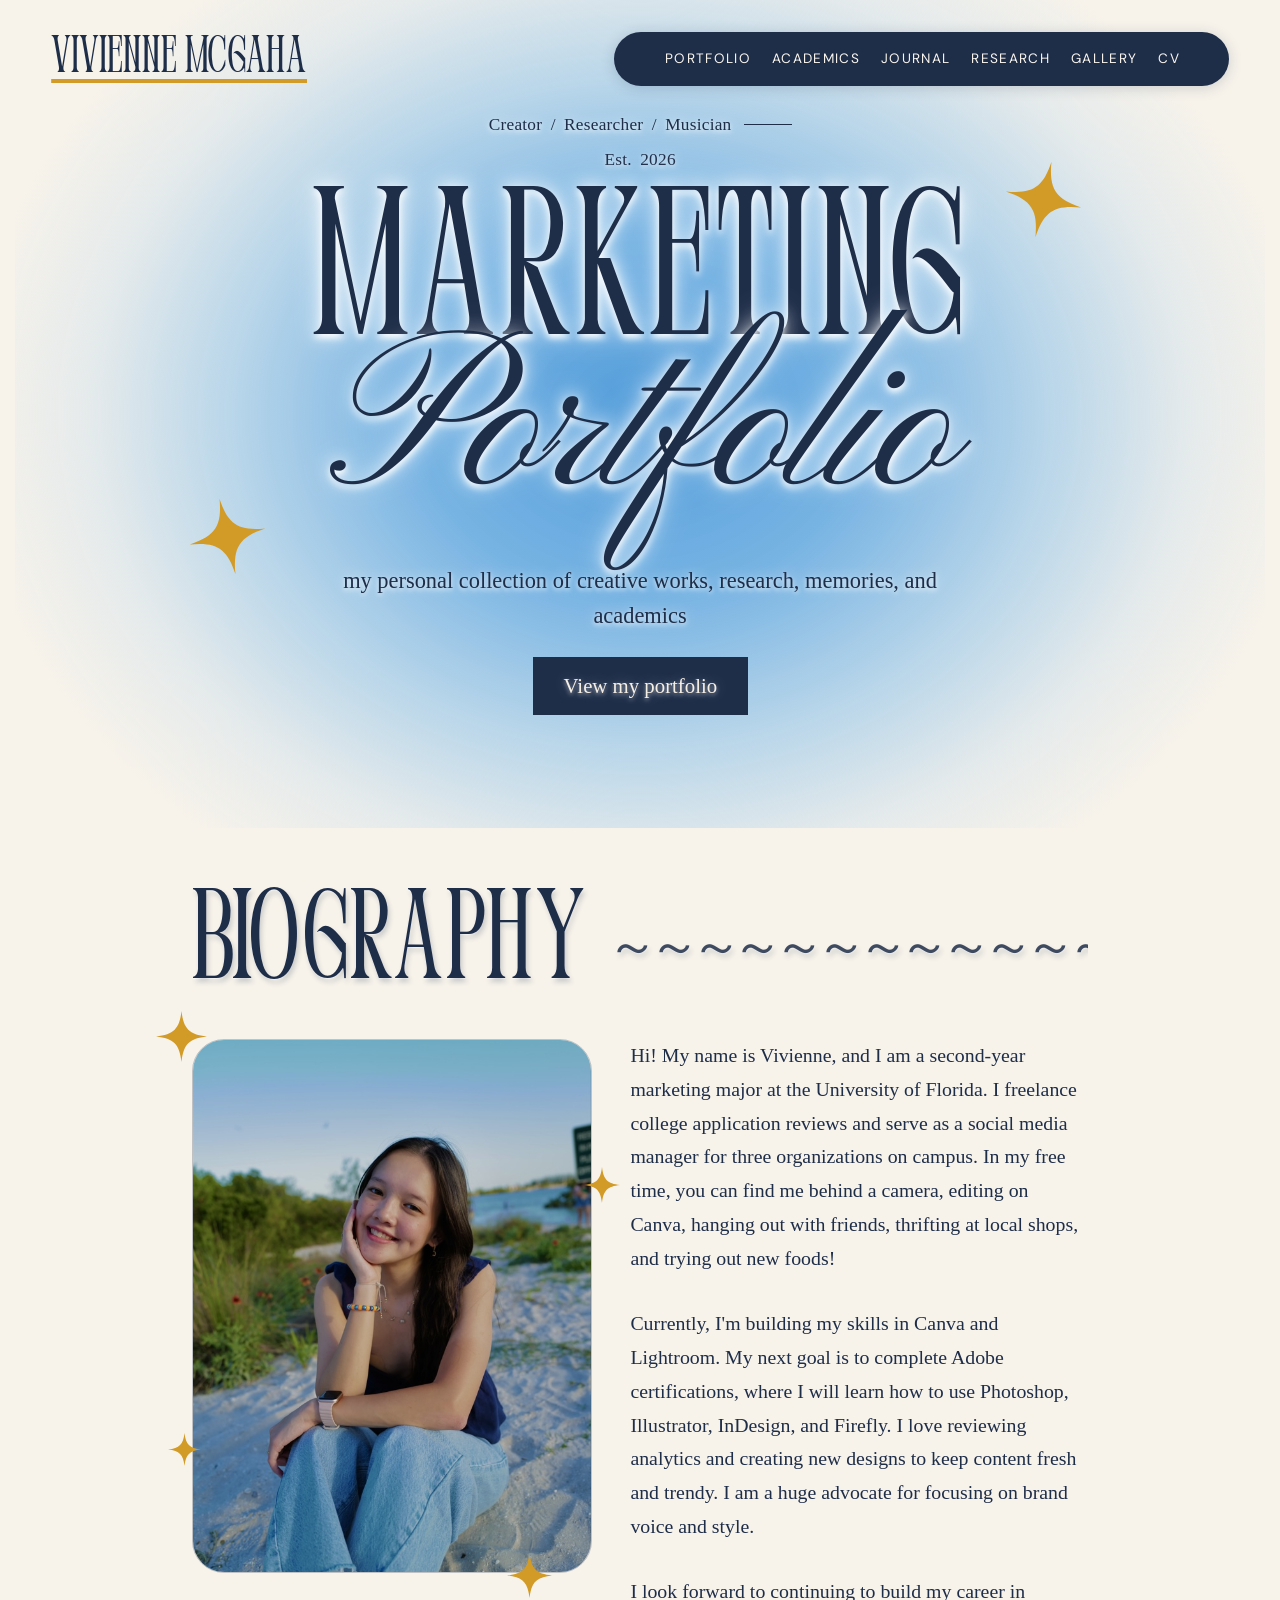
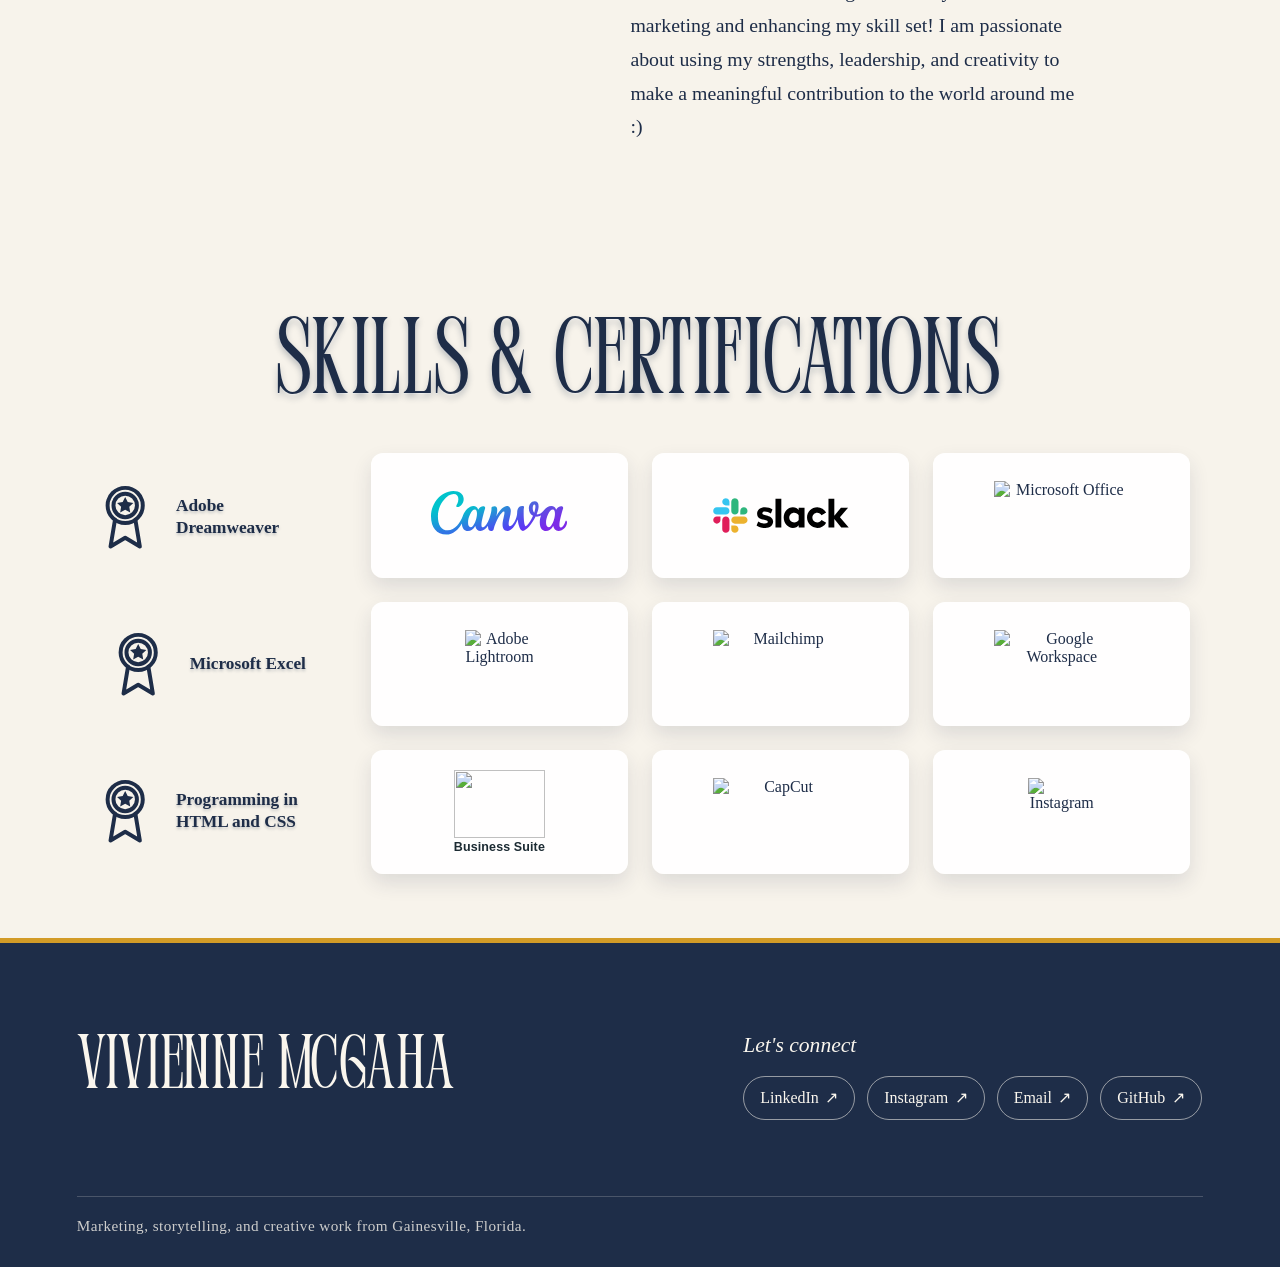
==== commit 5a7392f2: "Update home and portfolio design with animated accents and media frames" ====
--- a/index.html
+++ b/index.html
@@ -29,21 +29,14 @@
 
   <main class="marketing-home-main">
     <section class="marketing-section marketing-hero" id="home" aria-labelledby="marketing-portfolio-title">
+      <div class="marketing-hero-cloud" aria-hidden="true"></div>
       <div class="marketing-hero-copy">
+        <img class="marketing-hero-star marketing-hero-star-one" src="images/gold-sparkle.svg" alt="">
+        <img class="marketing-hero-star marketing-hero-star-two" src="images/gold-sparkle.svg" alt="">
         <p class="marketing-eyebrow"><span>Creator / Researcher / Musician</span><span class="marketing-eyebrow-line" aria-hidden="true"></span><span>Est. 2026</span></p>
         <h1 class="marketing-title" id="marketing-portfolio-title"><span class="marketing-title-main">Marketing</span> <span class="marketing-title-script">Portfolio</span></h1>
         <p class="marketing-description">my personal collection of creative works, research, memories, and academics</p>
         <a class="marketing-portfolio-button" href="portfolio.html">View my portfolio</a>
-      </div>
-      <div class="marketing-photo-cluster">
-        <img class="marketing-hero-sparkle marketing-sparkle-one" src="images/hero-single-sparkle.png" alt="">
-        <img class="marketing-hero-sparkle marketing-sparkle-two" src="images/hero-single-sparkle.png" alt="">
-        <img class="marketing-hero-sparkle marketing-sparkle-three" src="images/hero-single-sparkle.png" alt="">
-        <img class="marketing-hero-sparkle marketing-sparkle-four" src="images/hero-single-sparkle.png" alt="">
-        <img class="marketing-hero-sparkle marketing-sparkle-five" src="images/hero-single-sparkle.png" alt="">
-        <div class="marketing-image-frame">
-          <img src="images/new self image.png" alt="Vivienne">
-        </div>
       </div>
     </section>
 
@@ -52,10 +45,10 @@
         <h2 class="marketing-section-title reveal-fall" id="biography-title">Biography <span class="biography-title-wave" aria-hidden="true">～～～～～～～～～～～～～～～～</span></h2>
         <div class="marketing-biography-body">
           <div class="marketing-biography-photo-cluster">
-            <img class="marketing-biography-sparkle marketing-biography-sparkle-one" src="images/hero-single-sparkle.png" alt="">
-            <img class="marketing-biography-sparkle marketing-biography-sparkle-two" src="images/hero-single-sparkle.png" alt="">
-            <img class="marketing-biography-sparkle marketing-biography-sparkle-three" src="images/hero-single-sparkle.png" alt="">
-            <img class="marketing-biography-sparkle marketing-biography-sparkle-four" src="images/hero-single-sparkle.png" alt="">
+            <img class="marketing-biography-sparkle marketing-biography-sparkle-one" src="images/gold-sparkle.svg" alt="">
+            <img class="marketing-biography-sparkle marketing-biography-sparkle-two" src="images/gold-sparkle.svg" alt="">
+            <img class="marketing-biography-sparkle marketing-biography-sparkle-three" src="images/gold-sparkle.svg" alt="">
+            <img class="marketing-biography-sparkle marketing-biography-sparkle-four" src="images/gold-sparkle.svg" alt="">
             <figure class="marketing-biography-image reveal-fall">
               <img src="images/biography image.png" alt="Vivienne smiling while seated outdoors">
             </figure>
@@ -70,7 +63,7 @@
     </section>
 
     <section class="marketing-section marketing-skills" id="skills" aria-labelledby="skills-title">
-      <h2 class="marketing-section-title reveal-fall" id="skills-title">SKILLS &amp; CERTIFICATIONS</h2>
+      <h2 class="marketing-section-title reveal-typewriter" id="skills-title">SKILLS &amp; CERTIFICATIONS</h2>
       <div class="marketing-skills-layout">
         <div class="marketing-skills-grid" role="list" aria-label="Software skills">
         <article class="marketing-skill-card" role="listitem">
--- a/styles.css
+++ b/styles.css
@@ -19,6 +19,27 @@
   --blush:        #E78781;
   --beige:        #E7D9C3;
   --charcoal:     #1A1A1A;
+  --sky-blue:     #6FAFE2;
+  --pale-blue:    #BDD8EC;
+  --heading-blue: var(--space-cadet);
+}
+
+/* Give headings a soft sense of depth throughout the site. */
+:where(h1, h2, h3, h4, h5, h6, .cv-entry-title) {
+  text-shadow: 0 2px 3px rgba(30, 45, 72, 0.24);
+}
+
+:where(.section-title, .marketing-section-title, .portfolio-page-title,
+       .portfolio-section-heading, .cv-doc-name) {
+  text-shadow:
+    0 4px 6px rgba(30, 45, 72, 0.28),
+    0 1px 0 rgba(255, 255, 255, 0.7);
+}
+
+.marketing-biography .marketing-section-title {
+  text-shadow:
+    2px 4px 5px rgba(30, 45, 72, 0.2),
+    0 1px 0 rgba(255, 255, 255, 0.7);
 }
 
 
@@ -27,6 +48,10 @@
    Academics, Journal, Research, Gallery, and CV
    ============================================================ */
 .unified-page {
+  --olive: var(--heading-blue);
+  --caput: var(--space-cadet);
+  --coffee: var(--space-cadet);
+  --slate-gray: #526B83;
   background: #f7f3eb;
   color: var(--space-cadet);
   font-family: 'Times New Roman', Times, serif;
@@ -42,10 +67,7 @@
   min-height: 0;
   padding: 2rem clamp(1.5rem, 4vw, 4rem) 1.25rem;
   justify-content: space-between;
-  background:
-    linear-gradient(90deg, rgba(79, 90, 58, 0.06) 1px, transparent 1px),
-    linear-gradient(rgba(79, 90, 58, 0.06) 1px, transparent 1px),
-    #f7f3eb;
+  background: #f7f3eb;
   background-size: 42px 42px;
 }
 
@@ -56,7 +78,7 @@
 .unified-page .nav-links,
 .unified-page .nav-toggle {
   background-color: var(--space-cadet);
-  box-shadow: 0 2px 14px rgba(30, 45, 72, 0.38);
+  box-shadow: 0 2px 14px rgba(30, 45, 72, 0.18);
 }
 
 .unified-page .nav-links {
@@ -67,10 +89,7 @@
 .unified-page .academics-main {
   min-height: calc(100vh - 112px);
   padding: clamp(3rem, 5.5vw, 5.75rem) clamp(1.5rem, 7vw, 7rem) clamp(6rem, 9vw, 9rem);
-  background:
-    linear-gradient(90deg, rgba(79, 90, 58, 0.06) 1px, transparent 1px),
-    linear-gradient(rgba(79, 90, 58, 0.06) 1px, transparent 1px),
-    #f7f3eb;
+  background: #f7f3eb;
   background-size: 42px 42px;
 }
 
@@ -91,7 +110,7 @@
 .unified-page .page-main .section-title,
 .unified-page .academics-main .section-title {
   margin: 0;
-  color: var(--space-cadet);
+  color: var(--heading-blue);
   font-family: 'Perandory', 'Playfair Display', serif;
   font-size: clamp(4rem, 8vw, 7.5rem) !important;
   font-style: italic;
@@ -157,7 +176,7 @@
 }
 
 .unified-page .cv-doc-heading {
-  color: var(--space-cadet);
+  color: var(--heading-blue);
   font-family: 'Perandory', 'Playfair Display', serif;
   font-size: clamp(2rem, 3.5vw, 3rem);
   font-weight: 400;
@@ -361,7 +380,7 @@
 
 .academics-page .high-school-summary h3,
 .academics-page .academic-section-heading h3 {
-  color: var(--space-cadet);
+  color: var(--heading-blue);
   font-size: clamp(2.5rem, 4.5vw, 4.5rem);
   line-height: 1;
 }
@@ -837,7 +856,7 @@
 .marketing-home-page .nav-links,
 .marketing-home-page .nav-toggle {
   background-color: var(--space-cadet);
-  box-shadow: 0 2px 14px rgba(30, 45, 72, 0.38);
+  box-shadow: 0 2px 14px rgba(30, 45, 72, 0.18);
 }
 
 .marketing-home-page .nav-links {
@@ -859,24 +878,125 @@
   align-items: center;
 }
 
-.marketing-hero {
+.marketing-home-page .marketing-hero {
   display: grid;
-  grid-template-columns: minmax(0, 1fr) minmax(280px, 0.82fr);
-  gap: clamp(2rem, 7vw, 8rem);
+  grid-template-columns: minmax(0, 1fr);
+  place-items: center;
+  gap: 0;
   min-height: 92vh;
   min-height: 92svh;
+  padding: clamp(5rem, 8vw, 8rem) 1.25rem;
+  isolation: isolate;
   background: #f7f3eb;
-  text-align: left;
-}
-
-.marketing-hero-copy {
+  text-align: center;
+}
+
+.marketing-hero-cloud {
+  position: absolute;
+  top: 50%;
+  left: 50%;
+  width: min(115%, 1250px);
+  height: min(125%, 1020px);
+  transform: translate(-50%, -50%);
+  background: radial-gradient(ellipse at center,
+    rgba(83, 157, 218, 1) 0%,
+    rgba(111, 175, 226, 0.95) 25%,
+    rgba(160, 202, 233, 0.72) 46%,
+    rgba(190, 216, 237, 0.32) 62%,
+    rgba(190, 216, 237, 0) 76%);
+  pointer-events: none;
+  z-index: -1;
+}
+
+.marketing-home-page .marketing-hero-copy {
+  position: relative;
   display: flex;
-  width: max-content;
+  width: min(100%, 960px);
   max-width: 100%;
   flex-direction: column;
-  align-items: flex-start;
-  margin-left: clamp(1.5rem, 4vw, 4rem);
-  transform: translateY(-1rem);
+  align-items: center;
+  margin: 0;
+  transform: none;
+  text-shadow:
+    0 2px 4px rgba(255, 255, 255, 0.75),
+    0 0 14px rgba(255, 255, 255, 0.65);
+}
+
+.marketing-hero .marketing-title {
+  text-shadow:
+    0 4px 6px rgba(255, 255, 255, 0.85),
+    0 0 16px rgba(255, 255, 255, 0.9),
+    0 0 32px rgba(255, 255, 255, 0.65);
+}
+
+.marketing-hero-star {
+  position: absolute;
+  width: clamp(2.25rem, 6vw, 5.5rem);
+  pointer-events: none;
+}
+
+.marketing-hero-star-one {
+  top: 8%;
+  right: 4%;
+  rotate: 12deg;
+}
+
+.marketing-hero-star-two {
+  top: 64%;
+  left: 3%;
+  rotate: -12deg;
+}
+
+.marketing-hero .marketing-portfolio-button {
+  text-shadow:
+    0 2px 4px rgba(255, 255, 255, 0.5),
+    0 0 14px rgba(255, 255, 255, 0.35);
+}
+
+.marketing-hero .marketing-eyebrow {
+  width: auto;
+  justify-content: center;
+  flex-wrap: wrap;
+  white-space: normal;
+  font-size: clamp(0.88rem, 1.35vw, 1.3rem);
+}
+
+.marketing-hero .marketing-eyebrow-line {
+  flex: 0 0 clamp(1rem, 4vw, 3rem);
+  min-width: 0;
+}
+
+.marketing-hero .marketing-title {
+  width: 100%;
+  max-width: 100%;
+  font-size: clamp(3.5rem, 12.5vw, 10.5rem);
+}
+
+.marketing-hero .marketing-title-script {
+  position: relative;
+  font-size: 1.4em;
+  margin-top: -0.18em;
+}
+
+.marketing-hero .marketing-description {
+  max-width: 42rem;
+  margin-inline: auto;
+  font-size: clamp(1.12rem, 1.75vw, 1.65rem);
+}
+
+.marketing-hero .marketing-portfolio-button {
+  font-size: clamp(1rem, 1.65vw, 1.3rem);
+}
+
+@media (max-width: 600px) {
+  .marketing-home-page .marketing-hero {
+    min-height: 75svh;
+  }
+
+  .marketing-hero-cloud {
+    width: 155%;
+    height: 125%;
+  }
 }
 
 .marketing-eyebrow {
@@ -944,7 +1064,97 @@
   }
 }
 
+/* Stagger the hero entrance, with a playful swing and a gentle landing. */
+@media (prefers-reduced-motion: no-preference) {
+  .marketing-hero-cloud,
+  .marketing-hero .marketing-eyebrow,
+  .marketing-hero .marketing-title-main,
+  .marketing-hero .marketing-title-script,
+  .marketing-hero .marketing-description,
+  .marketing-hero .marketing-portfolio-button {
+    --entrance-x: 0px;
+    --entrance-y: 0px;
+    --entrance-rotation: -10deg;
+    animation: marketing-dance-in 1.5s cubic-bezier(0.22, 0.7, 0.25, 1) both;
+  }
+
+  .marketing-hero-cloud {
+    --entrance-y: -110vh;
+    --float-distance: -10px;
+    animation:
+      marketing-dance-in 1.9s cubic-bezier(0.22, 0.7, 0.25, 1) both,
+      marketing-hero-float 7s ease-in-out 2.6s infinite;
+  }
+
+  .marketing-home-page .marketing-hero-copy {
+    --float-distance: -7px;
+    animation: marketing-hero-float 5.5s ease-in-out 2.6s infinite;
+  }
+
+  .marketing-hero .marketing-eyebrow {
+    --entrance-y: -110vh;
+    --entrance-rotation: 8deg;
+    animation-delay: 0.15s;
+  }
+
+  .marketing-hero .marketing-title-main {
+    --entrance-x: -110vw;
+    animation-delay: 0.3s;
+  }
+
+  .marketing-hero .marketing-title-script {
+    --entrance-x: 110vw;
+    --entrance-rotation: 12deg;
+    animation-delay: 0.5s;
+  }
+
+  .marketing-hero .marketing-description {
+    --entrance-x: -110vw;
+    --entrance-rotation: -6deg;
+    animation-delay: 0.7s;
+  }
+
+  .marketing-hero .marketing-portfolio-button {
+    --entrance-y: 110vh;
+    --entrance-rotation: 15deg;
+    animation-delay: 0.9s;
+  }
+}
+
+@keyframes marketing-hero-float {
+  0%, 100% { translate: 0 0; }
+  50% { translate: 0 var(--float-distance); }
+}
+
+@keyframes marketing-dance-in {
+  0% {
+    opacity: 0;
+    translate: var(--entrance-x) var(--entrance-y);
+    rotate: var(--entrance-rotation);
+    scale: 0.9;
+  }
+  15% { opacity: 1; }
+  65% {
+    opacity: 1;
+    translate: calc(var(--entrance-x) * -0.018) calc(var(--entrance-y) * -0.018);
+    rotate: calc(var(--entrance-rotation) * -0.3);
+    scale: 1.025;
+  }
+  82% {
+    translate: calc(var(--entrance-x) * 0.006) calc(var(--entrance-y) * 0.006);
+    rotate: calc(var(--entrance-rotation) * 0.12);
+    scale: 0.995;
+  }
+  100% {
+    opacity: 1;
+    translate: 0 0;
+    rotate: 0deg;
+    scale: 1;
+  }
+}
+
 @media (prefers-reduced-motion: reduce) {
+  .marketing-hero-cloud,
   .marketing-title-main,
   .marketing-title-script,
   .marketing-eyebrow,
@@ -1091,11 +1301,11 @@
   min-height: auto;
   align-items: flex-start;
   justify-content: flex-start;
-  padding-inline: clamp(3rem, 11vw, 11rem);
+  padding-inline: clamp(3rem, 15vw, 15rem);
   padding-top: clamp(4rem, 6vw, 6rem);
   padding-bottom: clamp(2.5rem, 4vw, 4rem);
-  background: var(--space-cadet);
-  color: var(--cream);
+  background: #f7f3eb;
+  color: var(--space-cadet);
 }
 
 .marketing-biography-content {
@@ -1105,6 +1315,7 @@
 
 .marketing-biography .marketing-section-title {
   display: flex;
+  color: var(--heading-blue);
   align-items: center;
   width: 100%;
   max-width: none;
@@ -1158,7 +1369,7 @@
   aspect-ratio: 3 / 4;
   margin: 0;
   overflow: hidden;
-  border: 1px solid rgba(245, 239, 230, 0.34);
+  border: 1px solid rgba(30, 45, 72, 0.25);
   border-radius: clamp(1.25rem, 2.5vw, 2rem);
 }
 
@@ -1234,12 +1445,8 @@
   min-height: auto;
   padding-top: clamp(2.5rem, 4vw, 4rem);
   padding-bottom: clamp(3rem, 5vw, 4.5rem);
-  background:
-    linear-gradient(90deg, rgba(79, 90, 58, 0.09) 1px, transparent 1px),
-    linear-gradient(rgba(79, 90, 58, 0.09) 1px, transparent 1px),
-    var(--cream);
-  background-size: 42px 42px;
-  color: var(--olive);
+  background: #f7f3eb;
+  color: var(--space-cadet);
   text-align: center;
 }
 
@@ -1251,6 +1458,21 @@
   letter-spacing: 0.025em;
   word-spacing: normal;
   white-space: nowrap;
+}
+
+@media (prefers-reduced-motion: no-preference) {
+  .reveal-typewriter {
+    opacity: 0;
+  }
+
+  .reveal-typewriter.is-visible {
+    opacity: 1;
+    animation: marketing-typewriter 2s steps(22, end) 0.15s both;
+  }
+}
+
+.marketing-home-page .marketing-skills {
+  padding-top: clamp(4.5rem, 7vw, 7rem);
 }
 
 .marketing-skills-layout {
@@ -1464,14 +1686,11 @@
   display: grid;
   min-height: 92vh;
   min-height: 92svh;
-  padding: clamp(10rem, 15vw, 13rem) clamp(1.5rem, 7vw, 7rem) 5rem;
-  grid-template-columns: minmax(0, 0.8fr) minmax(520px, 1.2fr);
+  padding: clamp(10rem, 15vw, 13rem) clamp(3rem, 17vw, 17rem) 5rem;
+  grid-template-columns: minmax(0, 0.8fr) minmax(0, 1.2fr);
   align-items: start;
   gap: clamp(1.5rem, 2.5vw, 2.75rem);
-  background:
-    linear-gradient(90deg, rgba(79, 90, 58, 0.06) 1px, transparent 1px),
-    linear-gradient(rgba(79, 90, 58, 0.06) 1px, transparent 1px),
-    #f7f3eb;
+  background: #f7f3eb;
   background-size: 42px 42px;
 }
 
@@ -1481,7 +1700,7 @@
   grid-column: 1 / -1;
   width: fit-content;
   margin: 0 auto clamp(0.75rem, 2vw, 1.5rem);
-  color: var(--space-cadet);
+  color: var(--heading-blue);
   font-family: 'Perandory', 'Playfair Display', serif;
   font-size: clamp(4.5rem, 9vw, 8rem);
   font-style: italic;
@@ -1495,10 +1714,87 @@
   min-width: 0;
 }
 
+.portfolio-page-title::after {
+  content: '';
+  display: block;
+  width: 90%;
+  height: clamp(0.65rem, 1.5vw, 1.15rem);
+  margin: -0.08em auto 0;
+  background: url("data:image/svg+xml,%3Csvg xmlns='http://www.w3.org/2000/svg' viewBox='0 0 300 18' preserveAspectRatio='none' fill='none'%3E%3Cpath d='M3 9Q21 0 39 9T75 9T111 9T147 9T183 9T219 9T255 9T297 9' stroke='%236FAFE2' stroke-width='5' stroke-linecap='round'/%3E%3C/svg%3E") center / 100% 100% no-repeat;
+}
+
+.portfolio-section-heading::after {
+  content: '';
+  display: block;
+  width: 100%;
+  height: clamp(0.4rem, 0.8vw, 0.65rem);
+  margin: 0.05em 0 0;
+  background: url("data:image/svg+xml,%3Csvg xmlns='http://www.w3.org/2000/svg' viewBox='0 0 300 18' preserveAspectRatio='none' fill='none'%3E%3Cpath d='M3 9Q21 0 39 9T75 9T111 9T147 9T183 9T219 9T255 9T297 9' stroke='%236FAFE2' stroke-width='5' stroke-linecap='round'/%3E%3C/svg%3E") center / 100% 100% no-repeat;
+}
+
+.portfolio-followup-section .portfolio-section-heading::after {
+  margin-left: auto;
+}
+
+.portfolio-page-title::before {
+  content: '';
+  position: absolute;
+  top: -0.1em;
+  right: -0.5em;
+  width: 0.35em;
+  height: 0.35em;
+  background: url('images/gold-sparkle.svg') center / contain no-repeat;
+  transform: rotate(12deg);
+}
+
+.portfolio-empty-stage,
+.portfolio-followup-section {
+  position: relative;
+}
+
+.portfolio-sparkle {
+  position: absolute;
+  width: clamp(1.5rem, 3.5vw, 3rem);
+  height: auto;
+  pointer-events: none;
+}
+
+.portfolio-sparkle-social {
+  left: 8%;
+  top: 65%;
+  transform: rotate(-15deg);
+}
+
+.portfolio-sparkle-uiux {
+  right: 9%;
+  top: 12%;
+  transform: rotate(15deg);
+}
+
+@keyframes portfolio-sparkle-spin {
+  to { rotate: 360deg; }
+}
+
+@media (prefers-reduced-motion: no-preference) {
+  .portfolio-sparkle,
+  .portfolio-page-title::before,
+  .marketing-home-page .marketing-hero-star,
+  .marketing-home-page .marketing-biography-sparkle {
+    animation: portfolio-sparkle-spin 12s linear infinite;
+  }
+
+  .portfolio-sparkle-uiux,
+  .marketing-home-page .marketing-hero-star-two,
+  .marketing-home-page .marketing-biography-sparkle-two,
+  .marketing-home-page .marketing-biography-sparkle-four {
+    animation-direction: reverse;
+  }
+}
+
 .portfolio-section-heading {
   width: fit-content;
   margin: 0;
-  color: var(--space-cadet);
+  color: var(--heading-blue);
   font-family: 'Perandory', 'Playfair Display', serif;
   font-size: clamp(3rem, 6vw, 5.5rem);
   font-style: normal;
@@ -1510,11 +1806,12 @@
 }
 
 .portfolio-section-description {
+  color: #000;
   max-width: 48rem;
   margin: 0.75rem 0 0;
   font-family: 'Times New Roman', Times, serif;
   font-size: clamp(1.2rem, 1.55vw, 1.5rem);
-  line-height: 42px;
+  line-height: 1.3;
 }
 
 .portfolio-section-description + .portfolio-section-description {
@@ -1523,37 +1820,70 @@
 
 .portfolio-social-gallery {
   display: grid;
-  width: min(58vw, 60rem);
+  width: min(100%, 60rem);
   max-width: none;
   justify-self: start;
   grid-template-columns: repeat(4, minmax(0, 1fr));
   gap: clamp(0.5rem, 1vw, 0.9rem);
 }
 
-.portfolio-social-gallery img {
+.portfolio-device {
+  position: relative;
+  min-width: 0;
+  align-self: start;
+  background: #182338;
+  border: 1px solid #465064;
+  box-shadow: 0 0.7rem 1.5rem rgba(30, 45, 72, 0.18);
+}
+
+.portfolio-device-phone {
+  padding: 18% 5% 12%;
+  border-radius: clamp(0.6rem, 2vw, 1.5rem);
+}
+
+.portfolio-device-phone::before {
+  content: '';
+  position: absolute;
+  top: 3%;
+  left: 35%;
+  width: 30%;
+  height: 2%;
+  border-radius: 99px;
+  background: #070d18;
+}
+
+.portfolio-device-phone::after {
+  content: '';
+  position: absolute;
+  bottom: 2%;
+  left: 34%;
+  width: 32%;
+  height: 1%;
+  border-radius: 99px;
+  background: #bdc4cf;
+}
+
+.portfolio-social-gallery .portfolio-device img {
   display: block;
   width: 100%;
   height: auto;
-  border-radius: 0.65rem;
-  box-shadow: 0 0.7rem 1.5rem rgba(30, 45, 72, 0.12);
-}
-
-.portfolio-social-gallery img:nth-child(even) {
+  border-radius: clamp(0.25rem, 1vw, 0.6rem);
+  box-shadow: none;
+}
+
+.portfolio-social-gallery .portfolio-device:nth-child(even) {
   transform: translateY(168px);
 }
 
 .portfolio-followup-section {
   display: grid;
   min-height: 72vh;
-  padding: clamp(5rem, 8vw, 8rem) clamp(1.5rem, 4vw, 4rem);
+  padding: clamp(5rem, 8vw, 8rem) clamp(3rem, 17vw, 17rem);
   padding-top: clamp(2rem, 4vw, 3.5rem);
   grid-template-columns: minmax(0, 1.35fr) minmax(320px, 0.65fr);
   align-items: center;
   gap: clamp(2.5rem, 4vw, 4rem);
-  background:
-    linear-gradient(90deg, rgba(79, 90, 58, 0.06) 1px, transparent 1px),
-    linear-gradient(rgba(79, 90, 58, 0.06) 1px, transparent 1px),
-    #f7f3eb;
+  background: #f7f3eb;
   background-size: 42px 42px;
 }
 
@@ -1572,11 +1902,41 @@
   gap: 1.5rem;
 }
 
-.portfolio-uiux-gallery img {
+.portfolio-device-laptop {
+  padding: 5% 3% 3%;
+  margin: 0 3% 6%;
+  border-radius: clamp(0.3rem, 0.8vw, 0.7rem) clamp(0.3rem, 0.8vw, 0.7rem) 0.15rem 0.15rem;
+}
+
+.portfolio-device-laptop::before {
+  content: '';
+  position: absolute;
+  top: 2%;
+  left: calc(50% - 2px);
+  width: 4px;
+  height: 4px;
+  border-radius: 50%;
+  background: #8393a8;
+}
+
+.portfolio-device-laptop::after {
+  content: '';
+  position: absolute;
+  top: 100%;
+  left: -5%;
+  width: 110%;
+  height: clamp(0.3rem, 0.8vw, 0.65rem);
+  border-radius: 0 0 50% 50% / 0 0 100% 100%;
+  background: linear-gradient(to right, #9aa6b5, #dce1e7 35%, #aeb9c7 50%, #dce1e7 65%, #9aa6b5);
+  box-shadow: 0 0.4rem 0.6rem rgba(30, 45, 72, 0.12);
+}
+
+.portfolio-uiux-gallery .portfolio-device img {
   display: block;
   width: 100%;
-  border-radius: 0.65rem;
-  box-shadow: 0 0.85rem 2rem rgba(30, 45, 72, 0.16);
+  height: auto;
+  border-radius: 0.1rem;
+  box-shadow: none;
 }
 
 .portfolio-uiux-copy {
@@ -1591,11 +1951,12 @@
 }
 
 .portfolio-uiux-description {
+  color: #000;
   max-width: 48rem;
   margin: 1rem 0 0 auto;
   font-family: 'Times New Roman', Times, serif;
   font-size: clamp(1.2rem, 1.55vw, 1.5rem);
-  line-height: 42px;
+  line-height: 1.3;
   text-align: right;
 }
 
@@ -1633,10 +1994,7 @@
   grid-template-columns: minmax(0, 1.15fr) minmax(300px, 0.75fr);
   align-items: center;
   gap: clamp(3rem, 8vw, 8rem);
-  background:
-    linear-gradient(90deg, rgba(79, 90, 58, 0.06) 1px, transparent 1px),
-    linear-gradient(rgba(79, 90, 58, 0.06) 1px, transparent 1px),
-    #f7f3eb;
+  background: #f7f3eb;
   background-size: 42px 42px;
 }
 
@@ -1918,6 +2276,20 @@
 
 .nav-links a:hover {
   color: var(--tan);
+}
+
+:is(.marketing-home-page, .unified-page) .nav-links a {
+  color: var(--off-white);
+}
+
+:is(.marketing-home-page, .unified-page) .nav-links a:hover,
+:is(.marketing-home-page, .unified-page) .nav-links a:focus-visible {
+  background: var(--off-white);
+  color: var(--space-cadet);
+}
+
+:is(.marketing-home-page, .unified-page) .nav-toggle span {
+  background: var(--off-white);
 }
 
 .nav-links a[aria-current='page'] {
@@ -3460,26 +3832,26 @@
   line-height: 1.6;
 }
 
-.journal-card-blue { background-color: #d2aa45 !important; color: var(--space-cadet); }
+.journal-card-blue { background-color: var(--pale-blue) !important; color: var(--space-cadet); }
 .journal-card-blue .journal-future-season,
 .journal-card-blue .journal-future-text { color: var(--space-cadet); }
 
-.journal-card-sage { background-color: #68764f !important; color: var(--off-white); }
+.journal-card-sage { background-color: var(--off-white) !important; color: var(--space-cadet); }
 .journal-card-sage .journal-future-season,
-.journal-card-sage .journal-future-text { color: var(--off-white); }
-
-.journal-card-beige { background-color: #925955 !important; color: var(--off-white); }
+.journal-card-sage .journal-future-text { color: var(--space-cadet); }
+
+.journal-card-beige { background-color: var(--pale-blue) !important; color: var(--space-cadet); }
 .journal-card-beige .journal-future-season,
-.journal-card-beige .journal-future-text { color: var(--off-white); }
+.journal-card-beige .journal-future-text { color: var(--space-cadet); }
 
 .journal-card-navy {
-  background-color: var(--slate-gray) !important;
+  background-color: var(--space-cadet) !important;
   color: var(--off-white);
 }
 .journal-card-navy .journal-index-title,
 .journal-card-navy .journal-index-list li { color: var(--off-white); }
 
-.journal-card-kraft { background-color: #c79c43 !important; color: var(--space-cadet); }
+.journal-card-kraft { background-color: var(--off-white) !important; color: var(--space-cadet); }
 .journal-card-kraft .journal-band-title { color: #1E2D48; }
 
 .journal-card-kraft .journal-index-list,
@@ -3489,7 +3861,7 @@
 }
 
 .journal-page .washi-caput {
-  background-color: rgba(104, 45, 45, 0.78);
+  background-color: rgba(111, 175, 226, 0.8);
 }
 
 .journal-page .washi-tan {
@@ -3558,9 +3930,9 @@
   font-weight: 500;
   letter-spacing: 0.08em;
   text-transform: uppercase;
-  color: var(--caput);
-  background: rgba(99, 32, 36, 0.08);
-  border: 1px solid rgba(99, 32, 36, 0.22);
+  color: var(--space-cadet);
+  background: var(--pale-blue);
+  border: 1px solid rgba(49, 121, 173, 0.3);
   border-radius: 20px;
   padding: 0.2rem 0.65rem;
   margin: 0;
@@ -4348,12 +4720,12 @@
 }
 
 .gallery-page .washi-caput {
-  background-color: rgba(104, 45, 45, 0.84);
+  background-color: rgba(111, 175, 226, 0.84);
 }
 
 .gallery-page .washi-tan {
   border-color: rgba(30, 45, 72, 0.16);
-  background-color: rgba(79, 90, 58, 0.82);
+  background-color: rgba(189, 216, 236, 0.9);
 }
 
 .gallery-item-1 { transform: rotate(-1.5deg); }
@@ -5342,10 +5714,7 @@
 
   .portfolio-page .navbar,
   .unified-page .navbar {
-    background:
-      linear-gradient(90deg, rgba(79, 90, 58, 0.06) 1px, transparent 1px),
-      linear-gradient(rgba(79, 90, 58, 0.06) 1px, transparent 1px),
-      #f7f3eb;
+    background: #f7f3eb;
     background-size: 42px 42px;
   }
 
@@ -5573,7 +5942,7 @@
   .portfolio-uiux-description {
     max-width: none;
     font-size: 1.1rem;
-    line-height: 1.58;
+    line-height: 1.3;
   }
 
   .portfolio-section-description + .portfolio-section-description {
@@ -5587,7 +5956,7 @@
     gap: 0.8rem;
   }
 
-  .portfolio-social-gallery img:nth-child(even) {
+  .portfolio-social-gallery .portfolio-device:nth-child(even) {
     transform: none;
   }
 
@@ -5856,8 +6225,8 @@
   .marketing-sparkle-five { width: clamp(1.2rem, 2.8vw, 2rem); }
 
   .marketing-biography {
-    padding-right: clamp(0.75rem, 3vw, 1.5rem);
-    padding-left: clamp(0.75rem, 3vw, 1.5rem);
+    padding-right: clamp(1.5rem, 5vw, 3rem);
+    padding-left: clamp(1.5rem, 5vw, 3rem);
   }
 
   .marketing-biography-body {
@@ -5973,7 +6342,7 @@
 
   .portfolio-empty-stage {
     min-height: auto;
-    padding: clamp(3rem, 7vw, 5rem) clamp(0.75rem, 3vw, 1.5rem) clamp(3.5rem, 7vw, 5rem);
+    padding: clamp(3rem, 7vw, 5rem) clamp(1.5rem, 10vw, 5.5rem) clamp(3.5rem, 7vw, 5rem);
     grid-template-columns: minmax(0, 0.82fr) minmax(0, 1.18fr);
     align-items: start;
     gap: clamp(0.75rem, 2.5vw, 1.5rem);
@@ -5993,7 +6362,7 @@
   .portfolio-section-description,
   .portfolio-uiux-description {
     font-size: clamp(0.7rem, 1.85vw, 1.1rem);
-    line-height: 1.45;
+    line-height: 1.3;
   }
 
   .portfolio-section-description + .portfolio-section-description {
@@ -6009,13 +6378,13 @@
     gap: clamp(0.25rem, 1vw, 0.6rem);
   }
 
-  .portfolio-social-gallery img:nth-child(even) {
+  .portfolio-social-gallery .portfolio-device:nth-child(even) {
     transform: translateY(clamp(2.5rem, 10vw, 6rem));
   }
 
   .portfolio-followup-section {
     min-height: auto;
-    padding: clamp(3.5rem, 8vw, 5.5rem) clamp(0.75rem, 3vw, 1.5rem);
+    padding: clamp(3.5rem, 8vw, 5.5rem) clamp(1.5rem, 10vw, 5.5rem);
     grid-template-columns: minmax(0, 1.35fr) minmax(115px, 0.65fr);
     align-items: center;
     gap: clamp(0.75rem, 2.5vw, 1.5rem);
@@ -6457,3 +6826,186 @@
   .gallery-item-4 { transform: rotate(1.5deg); }
   .gallery-item-5 { transform: rotate(-0.7deg); }
 }
+
+/* Social work: one iPhone mockup with supporting photos to the right. */
+.portfolio-page .portfolio-social-gallery {
+  grid-template-columns: minmax(0, 1fr) minmax(0, 1.65fr);
+  align-items: start;
+  gap: clamp(0.6rem, 1.5vw, 1.5rem);
+}
+
+.portfolio-social-gallery .portfolio-device-phone {
+  display: flex;
+  width: 100%;
+  justify-self: center;
+  aspect-ratio: 9 / 19.5;
+  padding: 10% 4% 9%;
+  border: 2px solid #72777e;
+  border-radius: clamp(0.85rem, 2.6vw, 2.3rem);
+  background: #101216;
+  box-shadow: inset 0 0 0 2px #030405, 0 0.8rem 1.5rem rgba(30, 45, 72, 0.2);
+}
+
+.portfolio-social-gallery .portfolio-device-phone::before {
+  top: 2.5%;
+  left: 32%;
+  width: 36%;
+  height: 3%;
+  background: radial-gradient(circle at 85% 50%, #263b53 0 7%, transparent 9%), #030405;
+  box-shadow: 0 0 0 1px #22262c;
+}
+
+.portfolio-social-gallery .portfolio-device-phone::after {
+  bottom: 2.2%;
+  height: 0.8%;
+  background: #f0f0f2;
+}
+
+.portfolio-social-gallery .portfolio-device-phone img,
+.portfolio-social-gallery .portfolio-device-phone video {
+  display: block;
+  width: 100%;
+  height: 100%;
+  min-height: 0;
+  object-fit: contain;
+  background: #fff;
+  border-radius: clamp(0.3rem, 1.5vw, 1.1rem);
+}
+
+.portfolio-social-gallery .portfolio-device-phone video {
+  object-fit: cover;
+  background: #080808;
+}
+
+.portfolio-social-photos {
+  display: grid;
+  margin-top: -1.5rem;
+  width: 82%;
+  justify-self: start;
+  grid-template-columns: repeat(2, minmax(0, 1fr));
+  align-items: start;
+  gap: clamp(0.4rem, 1vw, 1rem);
+  padding-top: 0;
+}
+
+.portfolio-social-photos img {
+  display: block;
+  width: 100%;
+  height: auto;
+  border-radius: 0.3rem;
+  box-shadow: 0 0.5rem 1rem rgba(30, 45, 72, 0.12);
+}
+
+.portfolio-social-photos img:nth-child(2) {
+  margin-top: 25%;
+}
+
+.portfolio-social-photos img:nth-child(3) {
+  grid-column: 1;
+  width: 85%;
+  justify-self: center;
+}
+
+.portfolio-uiux-column > img {
+  display: block;
+  width: 100%;
+  height: auto;
+  border-radius: 0.3rem;
+  box-shadow: 0 0.5rem 1.25rem rgba(30, 45, 72, 0.12);
+}
+
+.portfolio-device-desktop {
+  display: block;
+  cursor: pointer;
+  padding: 2% 2% 12%;
+  margin-bottom: 26%;
+  border: 1px solid #a9adb2;
+  border-radius: clamp(0.4rem, 1vw, 0.85rem);
+  background: #c9cbce;
+}
+
+.portfolio-device-desktop:hover,
+.portfolio-device-desktop:focus-visible {
+  box-shadow: 0 1rem 2rem rgba(30, 45, 72, 0.25);
+}
+
+.portfolio-device-desktop:focus-visible {
+  outline: 3px solid #6FAFE2;
+  outline-offset: 5px;
+}
+
+@media (prefers-reduced-motion: no-preference) {
+  .portfolio-device-desktop {
+    transition: box-shadow 0.2s ease;
+  }
+}
+
+.portfolio-desktop-screen {
+  padding: 0;
+  background: #f5f5f5;
+  border-radius: 0.25rem;
+  overflow: hidden;
+}
+
+.portfolio-device-desktop::before {
+  content: none;
+}
+
+.portfolio-desktop-stand {
+  display: block;
+  position: absolute;
+  top: 100%;
+  left: 37%;
+  width: 26%;
+  height: 24%;
+  background: linear-gradient(to bottom, #85888d, #a1a4a9);
+  clip-path: polygon(8% 0, 92% 0, 92% 40%, 100% 100%, 0 100%, 8% 40%);
+}
+
+.portfolio-pc-cursor {
+  position: absolute;
+  right: -0.6rem;
+  bottom: 15%;
+  z-index: 2;
+  width: clamp(1.5rem, 3.5vw, 2.75rem);
+  height: auto;
+  pointer-events: none;
+  filter: drop-shadow(0 2px 3px rgba(30, 45, 72, 0.18));
+}
+
+@keyframes portfolio-cursor-click {
+  0%, 100% { translate: 65% 45%; scale: 1; }
+  30%, 45% { translate: -45% -35%; scale: 1; }
+  50% { translate: -45% -35%; scale: 0.88; }
+  57%, 65% { translate: -45% -35%; scale: 1; }
+  85% { translate: 65% 45%; scale: 1; }
+}
+
+@media (prefers-reduced-motion: no-preference) {
+  .portfolio-pc-cursor {
+    animation: portfolio-cursor-click 4s ease-in-out infinite;
+  }
+}
+
+.portfolio-device-desktop::after {
+  content: '';
+  position: absolute;
+  top: 123%;
+  left: 36%;
+  width: 28%;
+  height: 3%;
+  border-radius: 0 0 0.25rem 0.25rem;
+  background: #96999e;
+  box-shadow: 0 0.3rem 0.35rem rgba(30, 45, 72, 0.3), 0 0.55rem 0.85rem rgba(30, 45, 72, 0.22);
+}
+
+.portfolio-page .portfolio-uiux-gallery {
+  grid-template-columns: minmax(0, 2.5fr) minmax(0, 1fr);
+  align-items: start;
+  gap: clamp(0.75rem, 1.5vw, 1.5rem);
+}
+
+.portfolio-uiux-thumbnails {
+  padding-top: 12%;
+  gap: clamp(0.75rem, 1.5vw, 1.5rem);
+}
